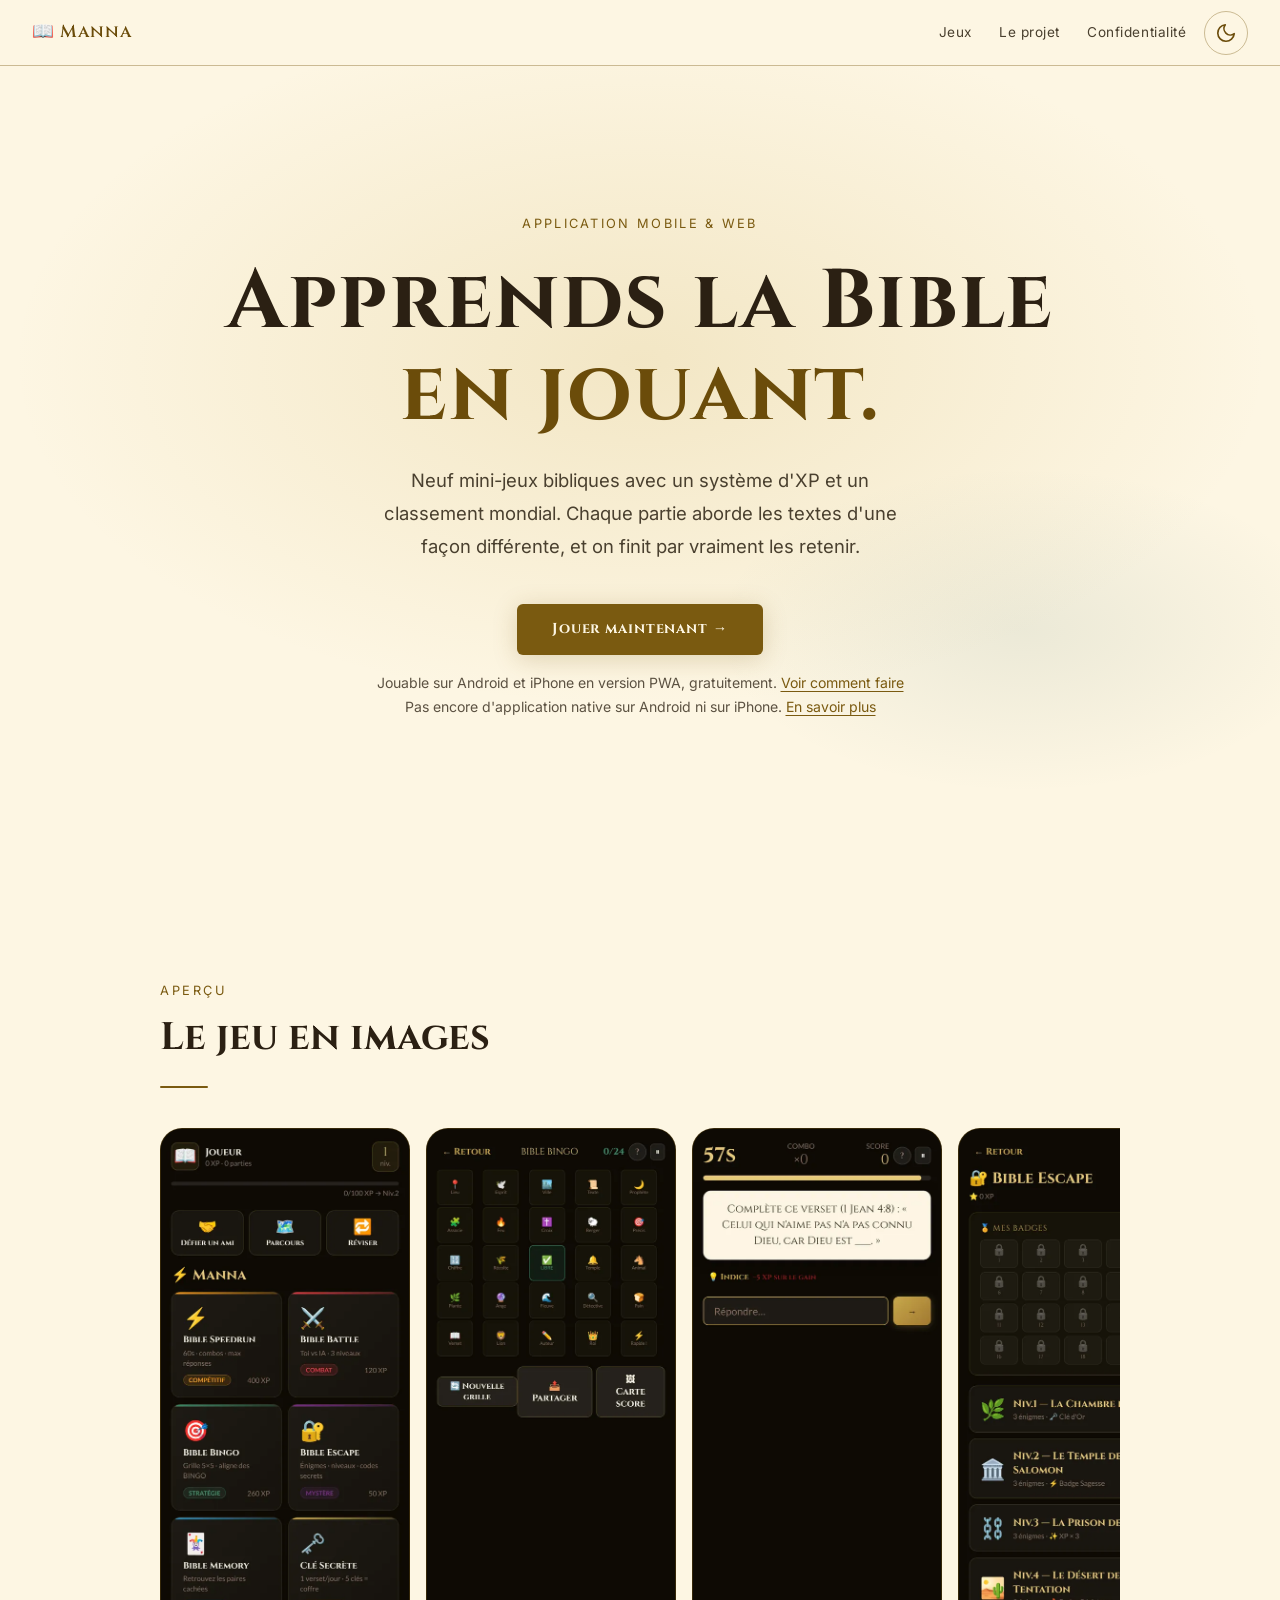
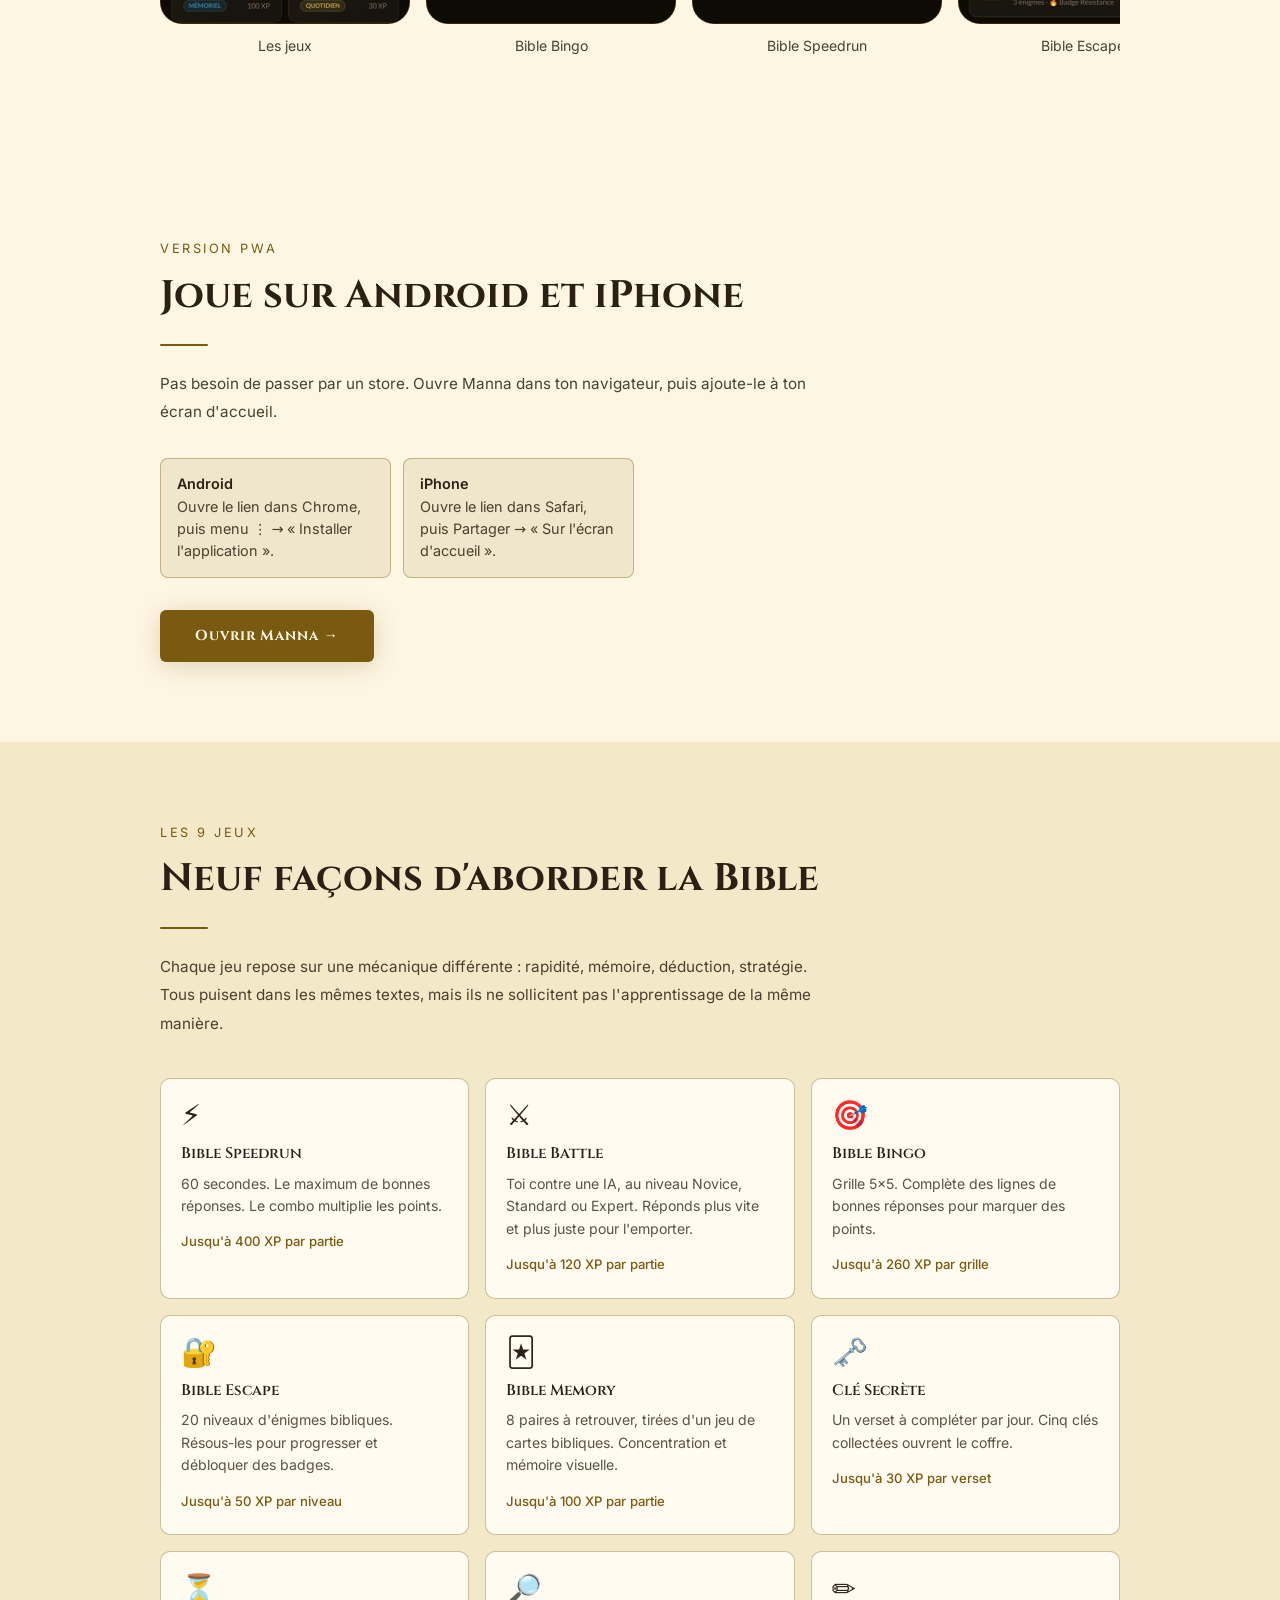
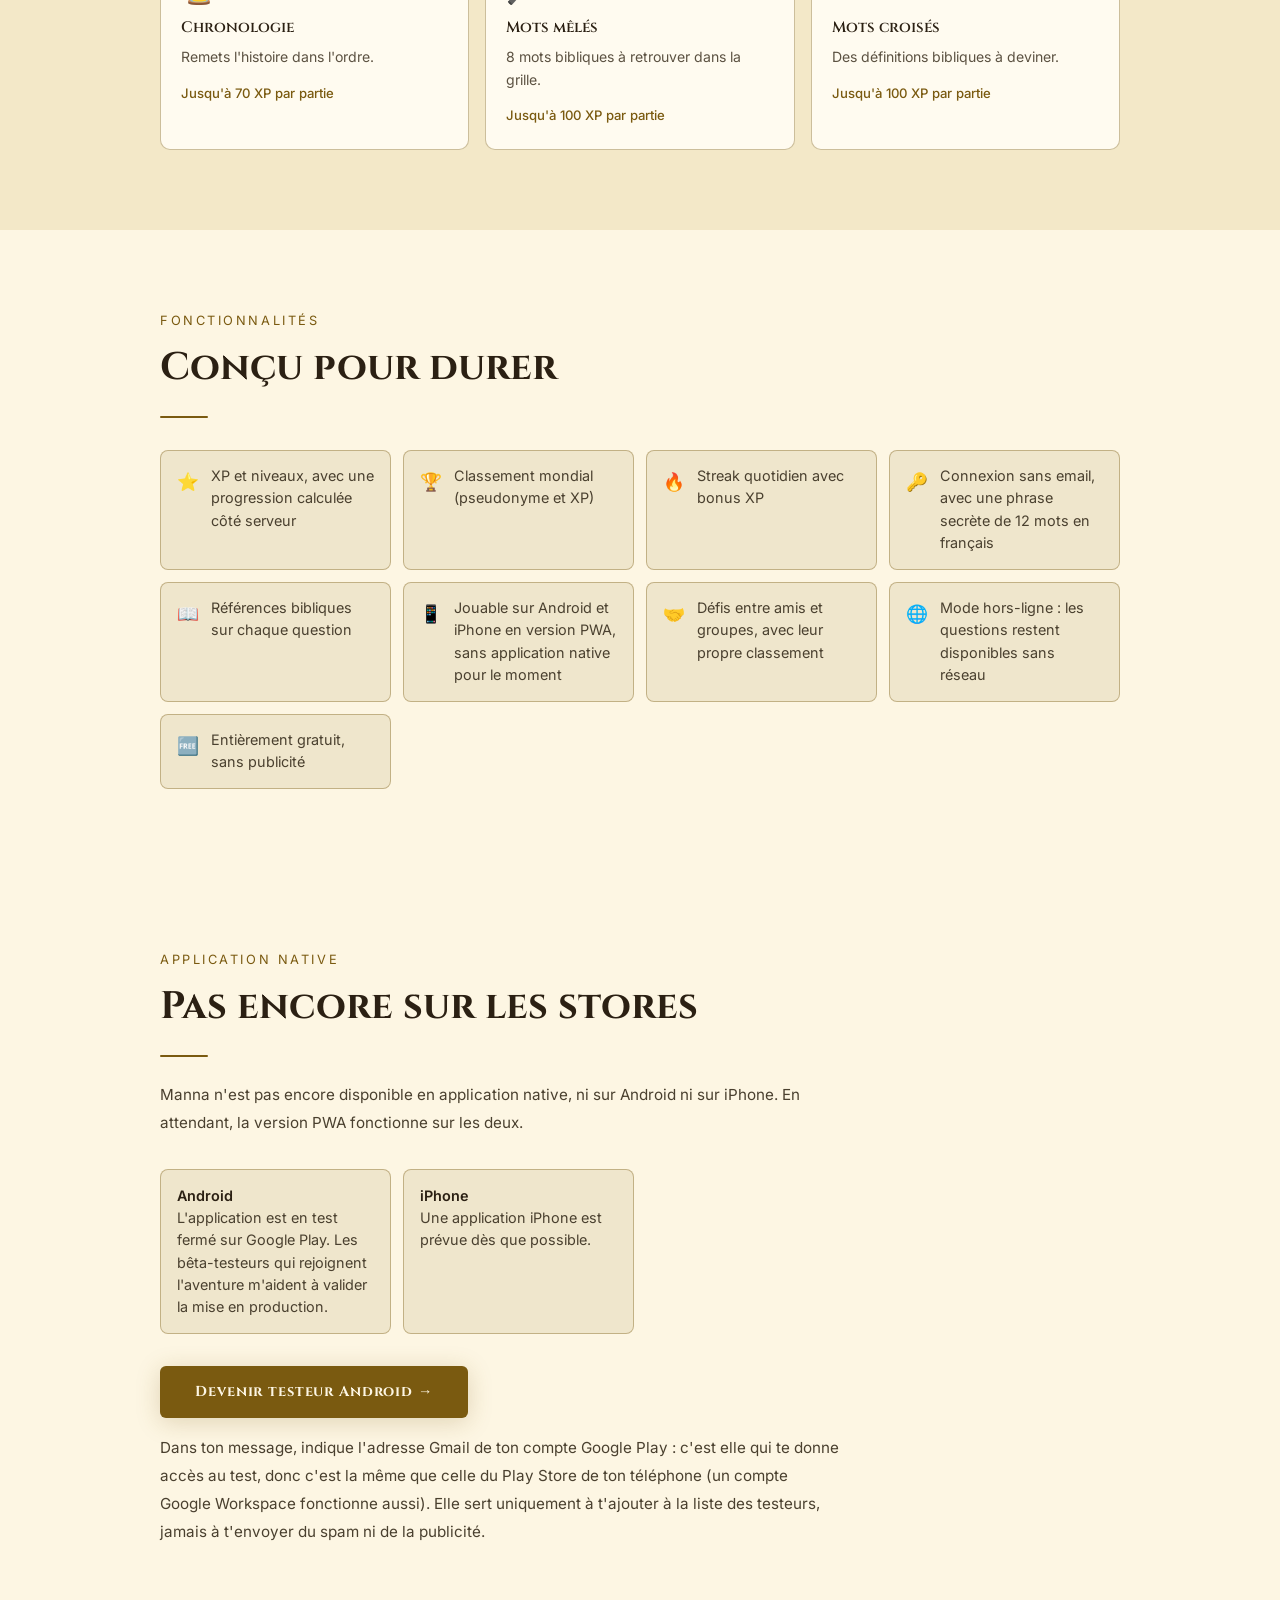
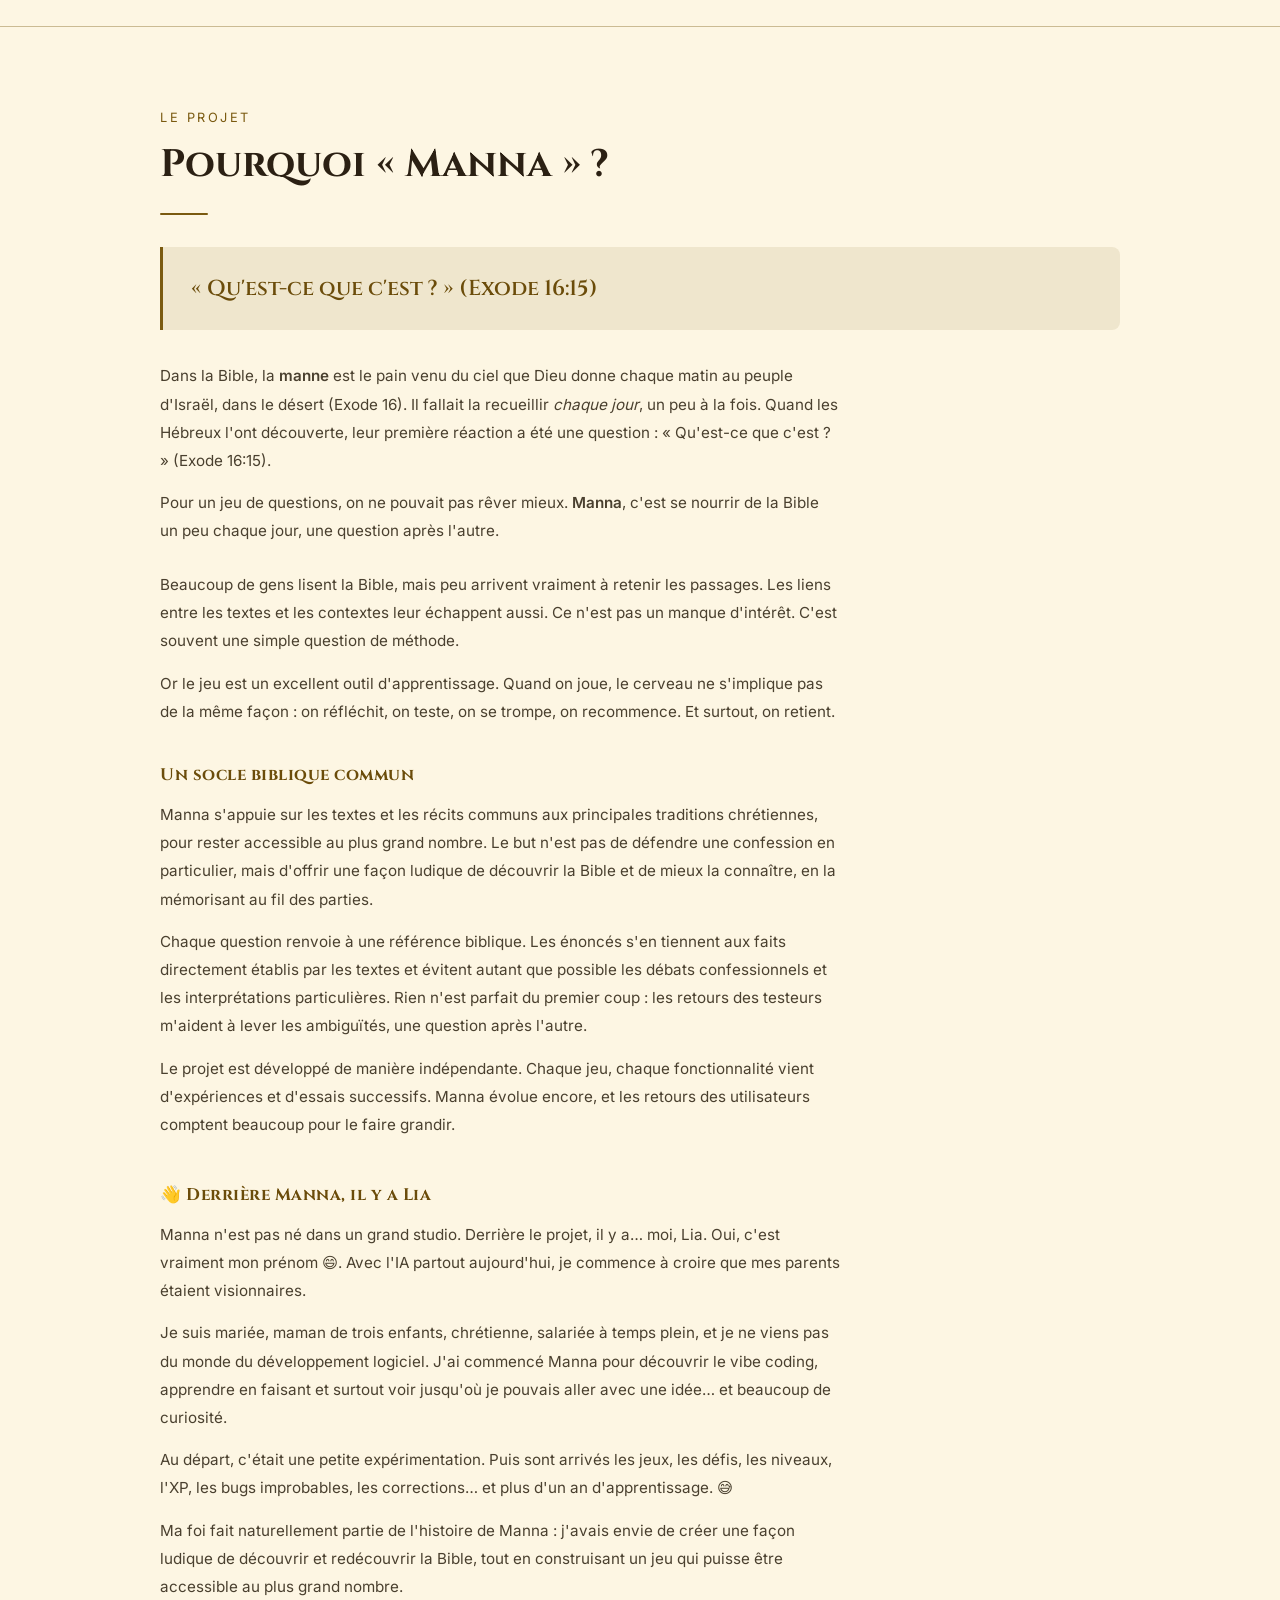
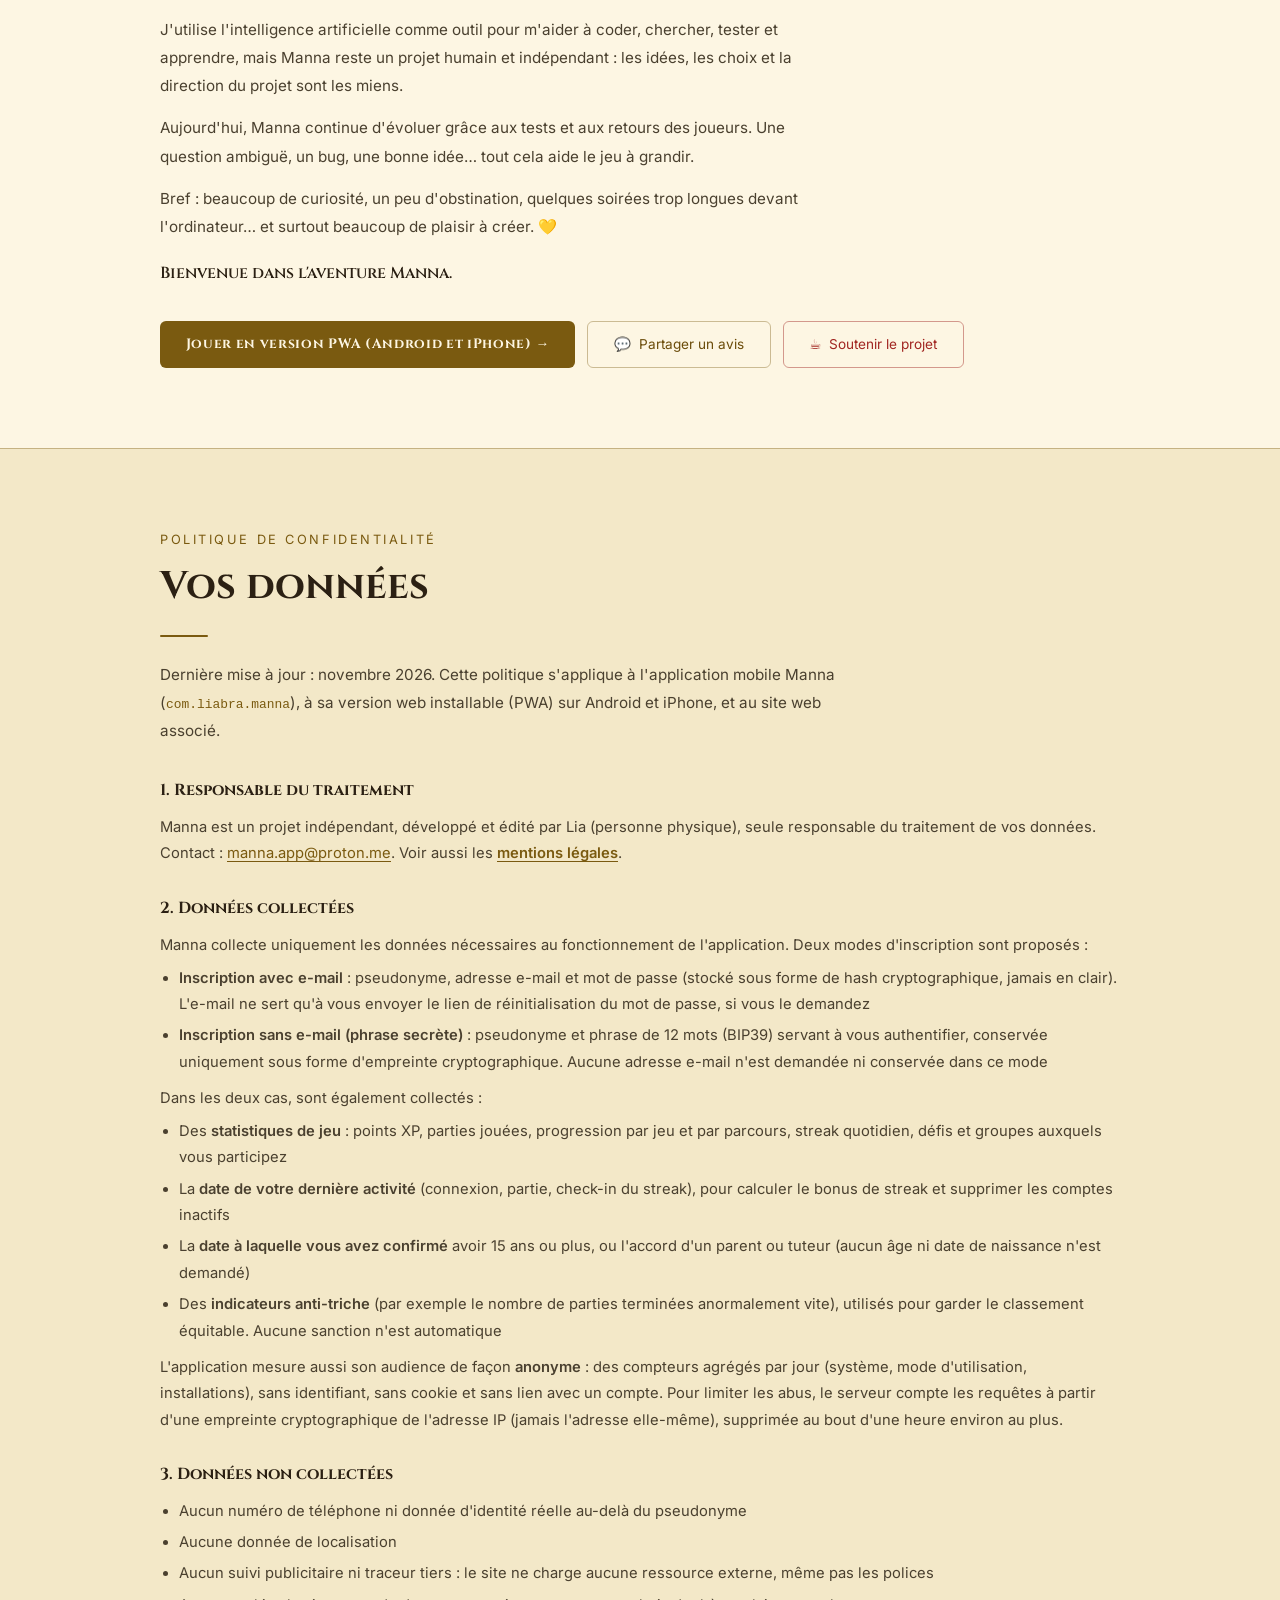
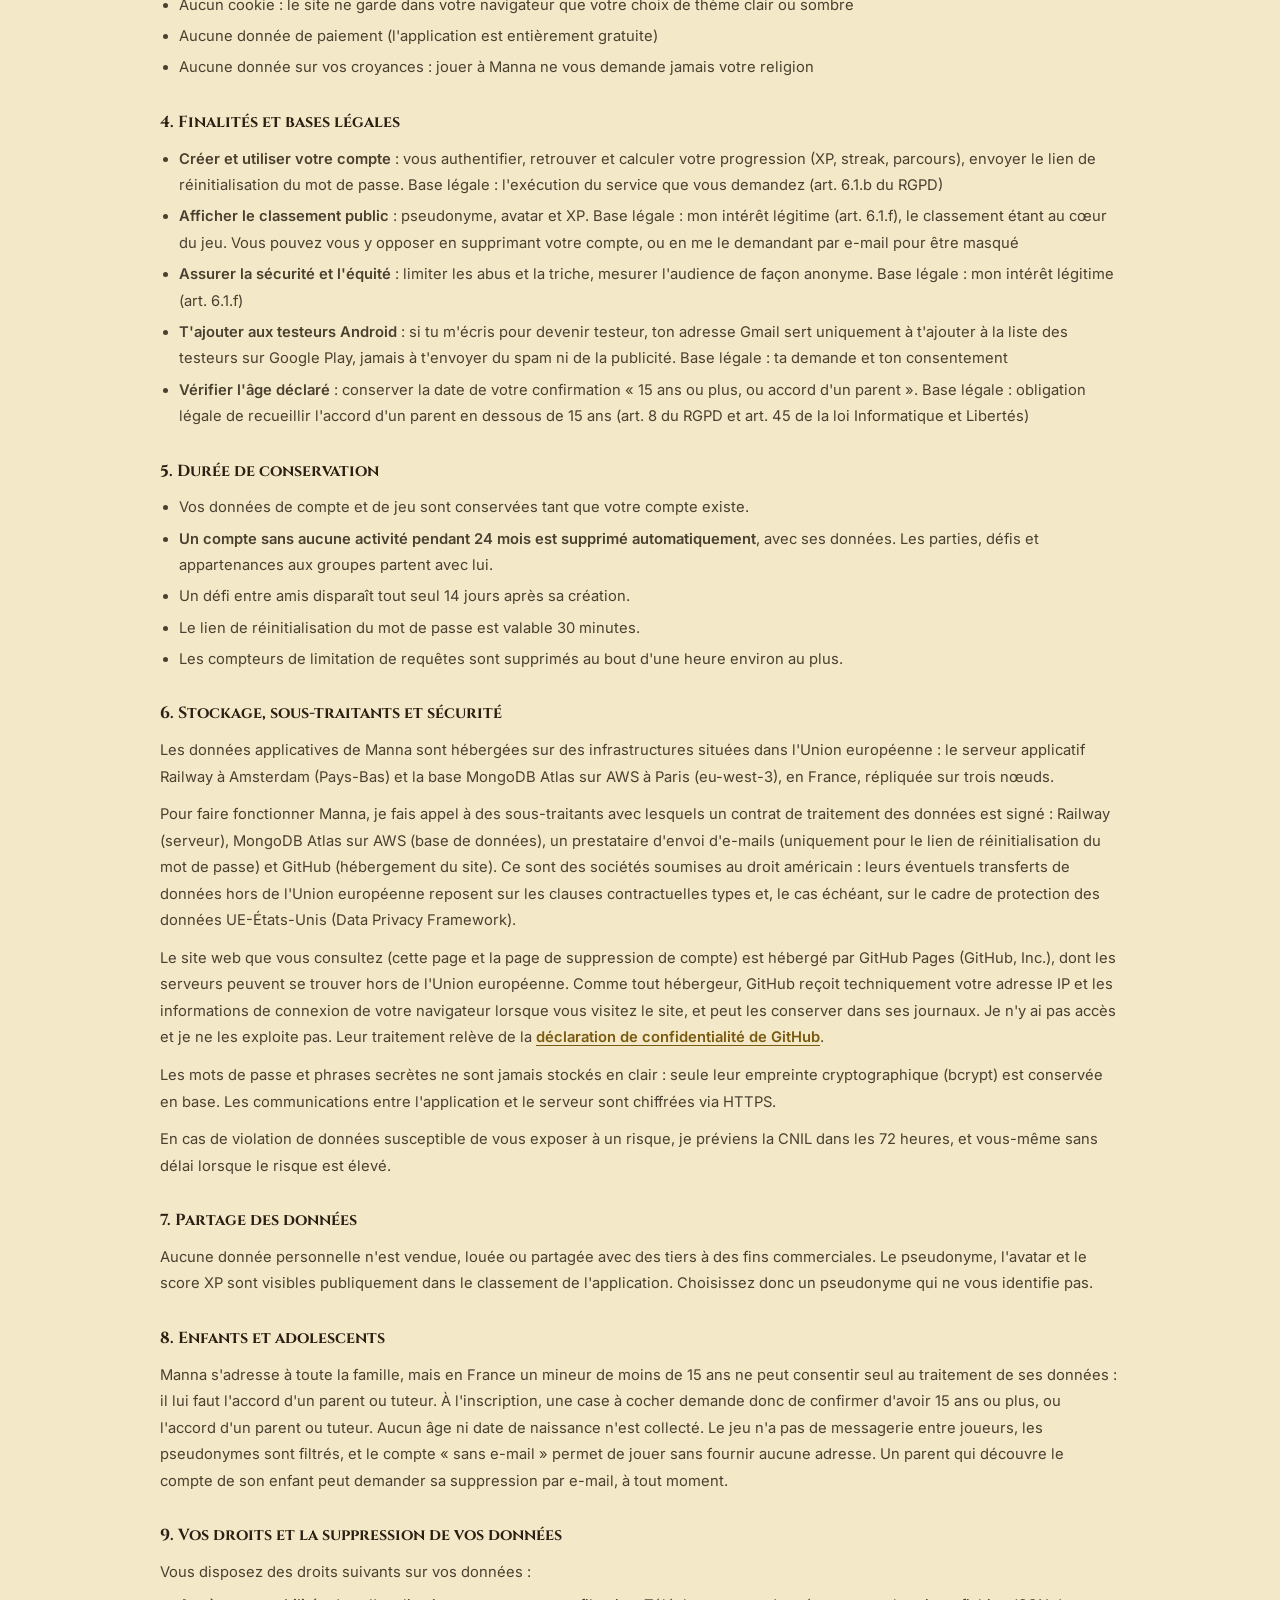
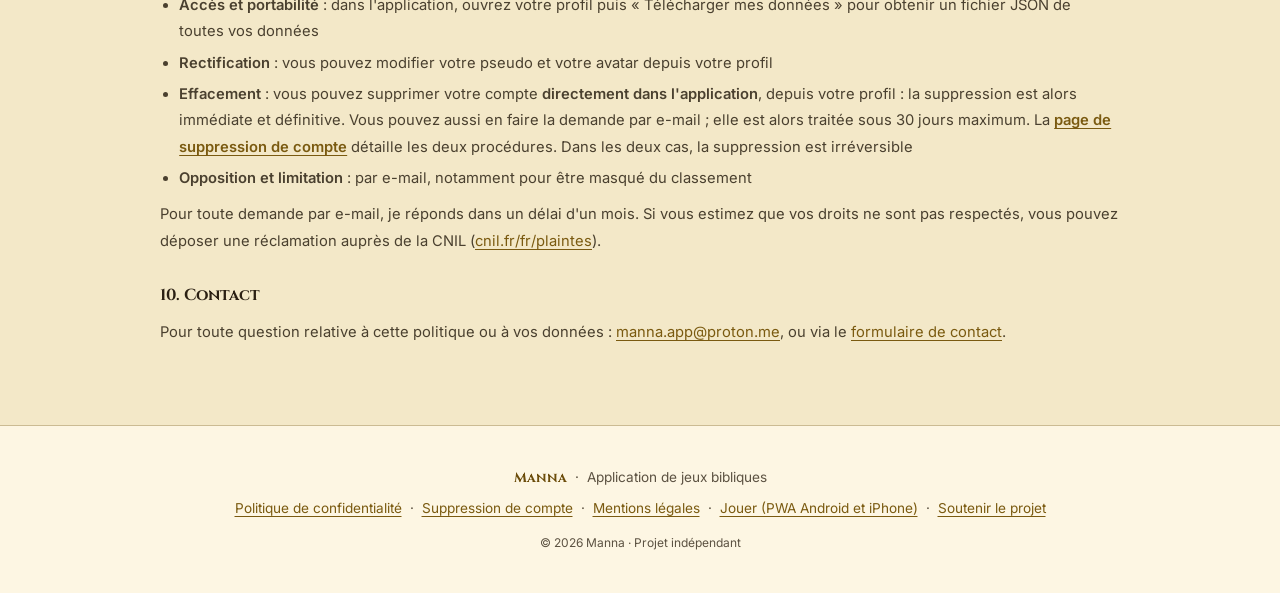
==== index.html @ a9ac5fd6 "docs(site): texte testeurs plus participatif, précision Gmail et engagement anti-spam" ====
<!DOCTYPE html>
<html lang="fr">
<head>
  <meta charset="UTF-8" />
  <meta name="viewport" content="width=device-width, initial-scale=1.0" />
  <!-- Aucune ressource externe n'est chargée : tout vient de ce site. -->
  <meta http-equiv="Content-Security-Policy" content="default-src 'none'; img-src 'self'; font-src 'self'; style-src 'self' 'unsafe-inline'; script-src 'self'; base-uri 'none'; form-action 'none'" />
  <title>Manna : Apprends la Bible en jouant</title>
  <meta name="description" content="Manna est une application de jeux bibliques : Bible Speedrun, Bible Battle, Bible Bingo, Bible Escape, Bible Memory, Clé Secrète, Chronologie, Mots mêlés, Mots croisés. XP, classement, progression. Jouable sur Android et iPhone en version PWA." />
  <meta name="color-scheme" content="dark light" />
  <meta name="theme-color" content="#2b2013" media="(prefers-color-scheme: dark)" />
  <meta name="theme-color" content="#FDF6E3" media="(prefers-color-scheme: light)" />
  <link rel="canonical" href="https://liabra.github.io/bibleduo-site/" />

  <link rel="icon" href="favicon.ico" sizes="any" />
  <link rel="icon" type="image/png" sizes="192x192" href="icon-192.png" />
  <link rel="apple-touch-icon" href="apple-touch-icon.png" />

  <!-- Aperçu lors du partage (WhatsApp, Telegram, Facebook…) : les URL d'image doivent être absolues. -->
  <meta property="og:type" content="website" />
  <meta property="og:site_name" content="Manna" />
  <meta property="og:locale" content="fr_FR" />
  <meta property="og:url" content="https://liabra.github.io/bibleduo-site/" />
  <meta property="og:title" content="Manna : apprends la Bible en jouant" />
  <meta property="og:description" content="Quiz, défis et jeux bibliques. Gratuit, jouable sur Android et iPhone sans passer par un store." />
  <meta property="og:image" content="https://liabra.github.io/bibleduo-site/og-image.jpg" />
  <meta property="og:image:type" content="image/jpeg" />
  <meta property="og:image:width" content="1200" />
  <meta property="og:image:height" content="630" />
  <meta property="og:image:alt" content="Manna, apprends la Bible en jouant : un livre ouvert et des cartes de quiz dorées" />
  <meta name="twitter:card" content="summary_large_image" />

  <link rel="preload" href="assets/fonts/cinzel-latin-700-normal.woff2" as="font" type="font/woff2" crossorigin />
  <link rel="preload" href="assets/fonts/inter-latin-400-normal.woff2" as="font" type="font/woff2" crossorigin />
  <link rel="stylesheet" href="assets/fonts.css" />
  <script src="assets/theme.js"></script>
  <style>
    *, *::before, *::after { box-sizing: border-box; margin: 0; padding: 0; }

    :root {
      color-scheme: dark;
      --gold: #C9A84C;
      --gold-light: #E8C96A;
      --gold-dim: rgba(201,168,76,.15);
      --gold-border: rgba(201,168,76,.25);
      --ink: #2b2013;
      --ink-mid: #3a2c1a;
      --ink-card: #33261a;
      --parch: #FDF6E3;
      --gray: #AEA494;
      --gray-light: #CFC6B7;
      --sage: #52796F;
      --nav-bg: rgba(43,32,19,.88);
      --glow: rgba(201,168,76,.10);
      --glow-2: rgba(82,121,111,.08);
      --kofi: #ff8a87;
      --kofi-border: rgba(255,94,91,.35);
      --focus: #E8C96A;
      --cta-shadow: rgba(201,168,76,.25);
    }
    :root[data-theme="light"] {
      color-scheme: light;
      --gold: #7A5A10;
      --gold-light: #6B4C0A;
      --gold-dim: rgba(122,90,16,.10);
      --gold-border: rgba(122,90,16,.38);
      --ink: #FDF6E3;
      --ink-mid: #F3E8C8;
      --ink-card: #FFFBF0;
      --parch: #2b2013;
      --gray: #5C5242;
      --gray-light: #4A402F;
      --sage: #2F5D52;
      --nav-bg: rgba(253,246,227,.92);
      --glow: rgba(201,168,76,.20);
      --glow-2: rgba(82,121,111,.10);
      --kofi: #A12622;
      --kofi-border: rgba(161,38,34,.45);
      --focus: #6B4C0A;
      --cta-shadow: rgba(122,90,16,.22);
    }
    @media (prefers-color-scheme: light) {
      :root:not([data-theme="dark"]) {
        color-scheme: light;
        --gold: #7A5A10;
        --gold-light: #6B4C0A;
        --gold-dim: rgba(122,90,16,.10);
        --gold-border: rgba(122,90,16,.38);
        --ink: #FDF6E3;
        --ink-mid: #F3E8C8;
        --ink-card: #FFFBF0;
        --parch: #2b2013;
        --gray: #5C5242;
        --gray-light: #4A402F;
        --sage: #2F5D52;
        --nav-bg: rgba(253,246,227,.92);
        --glow: rgba(201,168,76,.20);
        --glow-2: rgba(82,121,111,.10);
        --kofi: #A12622;
        --kofi-border: rgba(161,38,34,.45);
        --focus: #6B4C0A;
        --cta-shadow: rgba(122,90,16,.22);
      }
    }

    html { scroll-padding-top: 4.5rem; }
    @media (prefers-reduced-motion: no-preference) {
      html { scroll-behavior: smooth; }
    }

    body {
      font-family: 'Inter', system-ui, -apple-system, 'Segoe UI', sans-serif;
      background: var(--ink);
      color: var(--parch);
      line-height: 1.7;
      overflow-x: hidden;
    }

    /* ── ACCESSIBILITE ── */
    .skip-link {
      position: absolute; left: .75rem; top: -5rem; z-index: 300;
      background: var(--gold); color: var(--ink);
      font-weight: 600; font-size: .95rem;
      padding: .7rem 1.1rem; border-radius: 6px; text-decoration: none;
    }
    .skip-link:focus { top: .75rem; }
    :focus-visible { outline: 3px solid var(--focus); outline-offset: 3px; border-radius: 4px; }
    main:focus { outline: none; }
    .section-body a, .privacy-block a, .hero-note a { text-decoration: underline; text-underline-offset: .2em; }
    @media (prefers-reduced-motion: reduce) {
      *, *::before, *::after { transition-duration: .01ms !important; animation-duration: .01ms !important; }
      .game-card:hover, .hero-cta:hover { transform: none; }
    }

    /* ── NAV ── */
    nav {
      position: fixed; top: 0; left: 0; right: 0; z-index: 100;
      display: flex; align-items: center; justify-content: space-between;
      padding: .5rem 2rem;
      background: var(--nav-bg);
      -webkit-backdrop-filter: blur(12px);
      backdrop-filter: blur(12px);
      border-bottom: 1px solid var(--gold-border);
    }
    .nav-logo {
      font-family: 'Cinzel', Georgia, serif;
      font-size: 1.1rem; letter-spacing: .06em;
      color: var(--gold-light);
      text-decoration: none;
      display: inline-block; padding: .6rem 0; white-space: nowrap;
    }
    .nav-right { display: flex; align-items: center; gap: .75rem; }
    .nav-links { display: flex; gap: 1rem; }
    .nav-links a {
      display: inline-block; padding: .65rem .35rem; white-space: nowrap;
      font-size: .85rem; color: var(--gray-light);
      text-decoration: none; letter-spacing: .04em;
      transition: color .2s;
    }
    .nav-links a:hover { color: var(--gold-light); text-decoration: underline; text-underline-offset: .25em; }
    .theme-toggle {
      display: none; align-items: center; justify-content: center;
      width: 44px; height: 44px; border-radius: 50%;
      background: transparent; color: var(--gold-light);
      border: 1px solid var(--gold-border); cursor: pointer;
    }
    .theme-toggle:hover { background: var(--gold-dim); }
    .js .theme-toggle { display: inline-flex; }
    .theme-toggle svg { width: 22px; height: 22px; fill: none; stroke: currentColor; stroke-width: 1.8; stroke-linecap: round; stroke-linejoin: round; }
    .theme-toggle .icon-moon { display: none; }
    .theme-toggle[data-mode="light"] .icon-sun { display: none; }
    .theme-toggle[data-mode="light"] .icon-moon { display: block; }

    /* ── HERO ── */
    .hero {
      min-height: 100vh;
      display: flex; flex-direction: column;
      align-items: center; justify-content: center;
      text-align: center;
      padding: 6rem 1.5rem 4rem;
      position: relative;
      overflow: hidden;
    }
    .hero::before {
      content: '';
      position: absolute; inset: 0;
      background:
        radial-gradient(ellipse 70% 55% at 50% 40%, var(--glow) 0%, transparent 70%),
        radial-gradient(ellipse 40% 30% at 80% 70%, var(--glow-2) 0%, transparent 60%);
      pointer-events: none;
    }
    .hero > * { position: relative; }
    .hero-eyebrow {
      font-size: .8rem; letter-spacing: .18em; text-transform: uppercase;
      color: var(--gold); margin-bottom: 1.4rem;
    }
    .hero h1 {
      font-family: 'Cinzel', Georgia, serif;
      font-size: clamp(2.8rem, 7vw, 5.2rem);
      font-weight: 700; line-height: 1.1;
      letter-spacing: .02em;
      color: var(--parch);
      margin-bottom: 1.5rem;
    }
    .hero h1 span { color: var(--gold-light); }
    .hero-sub {
      font-size: clamp(.95rem, 2.2vw, 1.15rem);
      color: var(--gray-light); max-width: 560px;
      margin: 0 auto 2.5rem; line-height: 1.8;
    }
    .hero-cta {
      display: inline-flex; align-items: center; gap: .6rem;
      background: var(--gold); color: var(--ink);
      font-family: 'Cinzel', Georgia, serif; font-weight: 700;
      font-size: .9rem; letter-spacing: .06em;
      padding: .85rem 2.2rem; border-radius: 6px;
      text-decoration: none;
      transition: background .2s, transform .15s;
      box-shadow: 0 4px 24px var(--cta-shadow);
    }
    .hero-cta:hover { background: var(--gold-light); transform: translateY(-2px); }
    .actions { margin-top: 2rem; display: flex; gap: .75rem; flex-wrap: wrap; }
    .btn {
      display: inline-flex; align-items: center; justify-content: center; gap: .5rem;
      text-align: center; text-wrap: balance;
      font-size: .85rem; padding: .7rem 1.6rem; border-radius: 6px;
      text-decoration: none; min-height: 44px; box-sizing: border-box; max-width: 100%;
    }
    .btn-primary { background: var(--gold); color: var(--ink); font-family: 'Cinzel', serif; font-weight: 700; letter-spacing: .05em; }
    .btn-primary:hover { background: var(--gold-light); }
    .btn-ghost { background: transparent; color: var(--gold-light); border: 1px solid var(--gold-border); }
    .nowrap { white-space: nowrap; }
    .hero-note {
      margin-top: 1rem;
      font-size: .88rem; color: var(--gray);
    }

    /* ── SECTION BASE ── */
    section { padding: 5rem 1.5rem; }
    .container { max-width: 960px; margin: 0 auto; }
    .section-label {
      font-size: .8rem; letter-spacing: .2em; text-transform: uppercase;
      color: var(--gold); margin-bottom: .75rem;
    }
    .section-title {
      font-family: 'Cinzel', Georgia, serif;
      font-size: clamp(1.6rem, 3.5vw, 2.4rem);
      color: var(--parch); margin-bottom: 1rem; line-height: 1.25;
    }
    .section-body {
      color: var(--gray-light); font-size: .95rem; line-height: 1.85;
      max-width: 680px;
    }
    .section-body + .section-body { margin-top: .9rem; }

    /* ── DIVIDER ── */
    .divider {
      width: 48px; height: 2px;
      background: var(--gold);
      margin: 1.5rem 0;
      border-radius: 1px;
    }

    /* ── APERCU (captures) ── */
    .screens {
      display: flex; gap: 1rem; margin-top: 2rem;
      padding: .5rem .25rem 1.25rem;
      overflow-x: auto; scroll-snap-type: x proximity;
    }
    .screens figure { flex: 0 0 min(250px, 68vw); scroll-snap-align: start; }
    .screens img {
      display: block; width: 100%; height: auto;
      border-radius: 22px; border: 1px solid var(--gold-border);
      background: #0d0a05;
    }
    .screens figcaption { margin-top: .6rem; font-size: .88rem; color: var(--gray-light); text-align: center; }

    /* ── GAMES GRID ── */
    #jeux { background: var(--ink-mid); }
    .games-grid {
      display: grid;
      grid-template-columns: repeat(auto-fill, minmax(260px, 1fr));
      gap: 1rem; margin-top: 2.5rem;
    }
    .game-card {
      background: var(--ink-card);
      border: 1px solid var(--gold-border);
      border-radius: 10px; padding: 1.4rem 1.25rem;
      transition: border-color .2s, transform .15s;
    }
    .game-card:hover { border-color: var(--gold); transform: translateY(-3px); }
    .game-icon { font-size: 1.8rem; margin-bottom: .7rem; line-height: 1; }
    .game-name {
      font-family: 'Cinzel', Georgia, serif; font-size: .95rem; font-weight: 600;
      color: var(--parch); margin-bottom: .35rem;
    }
    .game-desc { font-size: .88rem; color: var(--gray); line-height: 1.6; }
    .game-xp {
      margin-top: .8rem; font-size: .82rem;
      color: var(--gold); font-weight: 500;
    }

    /* ── FEATURES ── */
    .features-list {
      display: grid;
      grid-template-columns: repeat(auto-fill, minmax(220px, 1fr));
      gap: .75rem; margin-top: 2rem;
    }
    .feature-item {
      display: flex; gap: .75rem; align-items: flex-start;
      padding: .9rem 1rem;
      background: var(--gold-dim);
      border: 1px solid var(--gold-border);
      border-radius: 8px;
    }
    .feature-icon { font-size: 1.1rem; flex-shrink: 0; margin-top: .1rem; }
    .feature-text { font-size: .9rem; color: var(--gray-light); line-height: 1.55; }

    /* ── PHILOSOPHY ── */
    #philosophie { border-top: 1px solid var(--gold-border); }
    .pull-quote {
      font-family: 'Cinzel', Georgia, serif;
      font-size: clamp(1.05rem, 2.2vw, 1.35rem);
      color: var(--gold-light);
      line-height: 1.65;
      padding: 1.5rem 1.75rem;
      border-left: 3px solid var(--gold);
      margin: 2rem 0;
      background: var(--gold-dim);
      border-radius: 0 8px 8px 0;
    }

    /* ── PRIVACY ── */
    #confidentialite {
      background: var(--ink-mid);
      border-top: 1px solid var(--gold-border);
    }
    .privacy-block { margin-top: 2rem; }
    .privacy-block h3 {
      font-family: 'Cinzel', Georgia, serif; font-size: 1rem;
      color: var(--parch); margin-bottom: .6rem;
    }
    .privacy-block p, .privacy-block li {
      font-size: .92rem; color: var(--gray-light); line-height: 1.8;
    }
    .privacy-block ul { padding-left: 1.2rem; margin-top: .4rem; }
    .privacy-block li { margin-bottom: .3rem; }
    .privacy-block + .privacy-block { margin-top: 1.75rem; }

    /* ── FOOTER ── */
    footer {
      text-align: center; padding: 2.5rem 1.5rem;
      border-top: 1px solid var(--gold-border);
      font-size: .85rem; color: var(--gray);
    }
    footer a { color: var(--gold); text-decoration: underline; text-underline-offset: .2em; }
    footer a:hover { color: var(--gold-light); }

    /* ── MOBILE ── */
    @media (max-width: 600px) {
      /* Deux lignes : logo + bouton de thème en haut, les trois liens en dessous, bien alignés. */
      nav {
        display: grid; grid-template-columns: 1fr auto;
        grid-template-areas: "logo toggle" "links links";
        align-items: center; padding: .25rem 1rem 0;
      }
      .nav-right { display: contents; }
      .nav-logo { grid-area: logo; }
      .theme-toggle { grid-area: toggle; }
      .nav-links {
        grid-area: links; justify-content: space-between; gap: .25rem;
        border-top: 1px solid var(--gold-border);
      }
      .nav-links a { flex: 1; text-align: center; }
      html { scroll-padding-top: 7.5rem; }
      .hero { padding-top: 8.5rem; }
      .btn { flex: 1 1 100%; }
      section { padding: 3.5rem 1.2rem; }
    }
    /* Sous ~380 px, logo + 3 liens + bouton de thème dépassaient la largeur de l'écran. */
    @media (max-width: 400px) {
      nav { padding: .35rem .7rem; }
      .nav-logo { font-size: .95rem; letter-spacing: .02em; }
      .nav-right { gap: .2rem; }
      .nav-links { gap: .1rem; }
      .nav-links a { font-size: .8rem; letter-spacing: 0; padding: .65rem .3rem; }
      .theme-toggle { width: 40px; height: 40px; }
    }
  </style>
</head>
<body>

<a class="skip-link" href="#contenu">Aller au contenu</a>

<!-- NAV -->
<header>
<nav aria-label="Navigation principale">
  <a href="#" class="nav-logo"><span aria-hidden="true">📖</span> Manna</a>
  <div class="nav-right">
    <div class="nav-links">
      <a href="#jeux">Jeux</a>
      <a href="#philosophie">Le projet</a>
      <a href="#confidentialite">Confidentialité</a>
    </div>
    <button type="button" class="theme-toggle" data-theme-toggle aria-label="Changer de thème" title="Changer de thème">
      <svg class="icon-sun" viewBox="0 0 24 24" aria-hidden="true" focusable="false"><circle cx="12" cy="12" r="4"/><path d="M12 2v2M12 20v2M4.9 4.9l1.4 1.4M17.7 17.7l1.4 1.4M2 12h2M20 12h2M4.9 19.1l1.4-1.4M17.7 6.3l1.4-1.4"/></svg>
      <svg class="icon-moon" viewBox="0 0 24 24" aria-hidden="true" focusable="false"><path d="M21 12.8A9 9 0 1 1 11.2 3a7 7 0 0 0 9.8 9.8z"/></svg>
    </button>
  </div>
</nav>
</header>

<main id="contenu" tabindex="-1">

<!-- HERO -->
<section class="hero" aria-labelledby="titre-accueil">
  <p class="hero-eyebrow">Application mobile &amp; web</p>
  <h1 id="titre-accueil">Apprends la Bible<br /><span>en jouant.</span></h1>
  <p class="hero-sub">
    Neuf mini-jeux bibliques avec un système d'XP et un classement mondial.
    Chaque partie aborde les textes d'une façon différente, et on finit par vraiment les retenir.
  </p>
  <a href="https://bibleduo-game-production.up.railway.app" target="_blank" rel="noopener" class="hero-cta">
    Jouer maintenant →
  </a>
  <p class="hero-note">
    Jouable sur Android et iPhone en version PWA, gratuitement.
    <a href="#installer" style="color:var(--gold);">Voir comment faire</a><br />
    Pas encore d'application native sur Android ni sur iPhone.
    <a href="#application" style="color:var(--gold);">En savoir plus</a>
  </p>
</section>

<!-- APERCU -->
<section id="apercu" aria-labelledby="titre-apercu">
  <div class="container">
    <p class="section-label">Aperçu</p>
    <h2 class="section-title" id="titre-apercu">Le jeu en images</h2>
    <div class="divider"></div>
    <div class="screens" role="region" aria-label="Captures d'écran du jeu" tabindex="0">
      <figure>
        <img src="assets/img/ecran-accueil.webp" width="520" height="1037" loading="lazy" decoding="async"
          alt="Écran d'accueil de Manna : le profil du joueur et la liste des jeux" />
        <figcaption>Les jeux</figcaption>
      </figure>
      <figure>
        <img src="assets/img/ecran-bingo.webp" width="520" height="1037" loading="lazy" decoding="async"
          alt="Bible Bingo : une grille de cinq cases par cinq" />
        <figcaption>Bible Bingo</figcaption>
      </figure>
      <figure>
        <img src="assets/img/ecran-speedrun.webp" width="520" height="1037" loading="lazy" decoding="async"
          alt="Bible Speedrun : un verset à compléter, avec le chrono, le combo et le score" />
        <figcaption>Bible Speedrun</figcaption>
      </figure>
      <figure>
        <img src="assets/img/ecran-escape.webp" width="520" height="1037" loading="lazy" decoding="async"
          alt="Bible Escape : les vingt badges à débloquer et la liste des niveaux" />
        <figcaption>Bible Escape</figcaption>
      </figure>
    </div>
  </div>
</section>

<!-- INSTALLER (PWA) -->
<section id="installer" aria-labelledby="titre-installer">
  <div class="container">
    <p class="section-label">Version PWA</p>
    <h2 class="section-title" id="titre-installer">Joue sur Android et iPhone</h2>
    <div class="divider"></div>
    <p class="section-body">
      Pas besoin de passer par un store. Ouvre Manna dans ton navigateur,
      puis ajoute-le à ton écran d'accueil.
    </p>
    <div class="features-list">
      <div class="feature-item">
        <span class="feature-text"><strong style="color:var(--parch);">Android</strong><br />
          Ouvre le lien dans Chrome, puis menu ⋮ → « Installer l'application ».</span>
      </div>
      <div class="feature-item">
        <span class="feature-text"><strong style="color:var(--parch);">iPhone</strong><br />
          Ouvre le lien dans Safari, puis Partager → « Sur l'écran d'accueil ».</span>
      </div>
    </div>
    <div style="margin-top:2rem;">
      <a href="https://bibleduo-game-production.up.railway.app" target="_blank" rel="noopener" class="hero-cta">
        Ouvrir Manna →
      </a>
    </div>
  </div>
</section>

<!-- JEUX -->
<section id="jeux" aria-labelledby="titre-jeux">
  <div class="container">
    <p class="section-label">Les 9 jeux</p>
    <h2 class="section-title" id="titre-jeux">Neuf façons d'aborder la Bible</h2>
    <div class="divider"></div>
    <p class="section-body">
      Chaque jeu repose sur une mécanique différente : rapidité, mémoire, déduction, stratégie.
      Tous puisent dans les mêmes textes, mais ils ne sollicitent pas l'apprentissage de la même manière.
    </p>

    <div class="games-grid">
      <div class="game-card">
        <div class="game-icon" aria-hidden="true">⚡</div>
        <h3 class="game-name">Bible Speedrun</h3>
        <div class="game-desc">60 secondes. Le maximum de bonnes réponses. Le combo multiplie les points.</div>
        <div class="game-xp">Jusqu'à 400 XP par partie</div>
      </div>
      <div class="game-card">
        <div class="game-icon" aria-hidden="true">⚔️</div>
        <h3 class="game-name">Bible Battle</h3>
        <div class="game-desc">Toi contre une IA, au niveau Novice, Standard ou Expert. Réponds plus vite et plus juste pour l'emporter.</div>
        <div class="game-xp">Jusqu'à 120 XP par partie</div>
      </div>
      <div class="game-card">
        <div class="game-icon" aria-hidden="true">🎯</div>
        <h3 class="game-name">Bible Bingo</h3>
        <div class="game-desc">Grille 5×5. Complète des lignes de bonnes réponses pour marquer des points.</div>
        <div class="game-xp">Jusqu'à 260 XP par grille</div>
      </div>
      <div class="game-card">
        <div class="game-icon" aria-hidden="true">🔐</div>
        <h3 class="game-name">Bible Escape</h3>
        <div class="game-desc">20 niveaux d'énigmes bibliques. Résous-les pour progresser et débloquer des badges.</div>
        <div class="game-xp">Jusqu'à 50 XP par niveau</div>
      </div>
      <div class="game-card">
        <div class="game-icon" aria-hidden="true">🃏</div>
        <h3 class="game-name">Bible Memory</h3>
        <div class="game-desc">8 paires à retrouver, tirées d'un jeu de cartes bibliques. Concentration et mémoire visuelle.</div>
        <div class="game-xp">Jusqu'à 100 XP par partie</div>
      </div>
      <div class="game-card">
        <div class="game-icon" aria-hidden="true">🗝️</div>
        <h3 class="game-name">Clé Secrète</h3>
        <div class="game-desc">Un verset à compléter par jour. Cinq clés collectées ouvrent le coffre.</div>
        <div class="game-xp">Jusqu'à 30 XP par verset</div>
      </div>
      <div class="game-card">
        <div class="game-icon" aria-hidden="true">⏳</div>
        <h3 class="game-name">Chronologie</h3>
        <div class="game-desc">Remets l'histoire dans l'ordre.</div>
        <div class="game-xp">Jusqu'à 70 XP par partie</div>
      </div>
      <div class="game-card">
        <div class="game-icon" aria-hidden="true">🔎</div>
        <h3 class="game-name">Mots mêlés</h3>
        <div class="game-desc">8 mots bibliques à retrouver dans la grille.</div>
        <div class="game-xp">Jusqu'à 100 XP par partie</div>
      </div>
      <div class="game-card">
        <div class="game-icon" aria-hidden="true">✏️</div>
        <h3 class="game-name">Mots croisés</h3>
        <div class="game-desc">Des définitions bibliques à deviner.</div>
        <div class="game-xp">Jusqu'à 100 XP par partie</div>
      </div>
    </div>
  </div>
</section>

<!-- FONCTIONNALITÉS -->
<section id="fonctionnalites" aria-labelledby="titre-fonctionnalites">
  <div class="container">
    <p class="section-label">Fonctionnalités</p>
    <h2 class="section-title" id="titre-fonctionnalites">Conçu pour durer</h2>
    <div class="divider"></div>
    <div class="features-list">
      <div class="feature-item">
        <span class="feature-icon" aria-hidden="true">⭐</span>
        <span class="feature-text">XP et niveaux, avec une progression calculée côté serveur</span>
      </div>
      <div class="feature-item">
        <span class="feature-icon" aria-hidden="true">🏆</span>
        <span class="feature-text">Classement mondial (pseudonyme et XP)</span>
      </div>
      <div class="feature-item">
        <span class="feature-icon" aria-hidden="true">🔥</span>
        <span class="feature-text">Streak quotidien avec bonus XP</span>
      </div>
      <div class="feature-item">
        <span class="feature-icon" aria-hidden="true">🔑</span>
        <span class="feature-text">Connexion sans email, avec une phrase secrète de 12 mots en français</span>
      </div>
      <div class="feature-item">
        <span class="feature-icon" aria-hidden="true">📖</span>
        <span class="feature-text">Références bibliques sur chaque question</span>
      </div>
      <div class="feature-item">
        <span class="feature-icon" aria-hidden="true">📱</span>
        <span class="feature-text">Jouable sur Android et iPhone en version PWA, sans application native pour le moment</span>
      </div>
      <div class="feature-item">
        <span class="feature-icon" aria-hidden="true">🤝</span>
        <span class="feature-text">Défis entre amis et groupes, avec leur propre classement</span>
      </div>
      <div class="feature-item">
        <span class="feature-icon" aria-hidden="true">🌐</span>
        <span class="feature-text">Mode hors-ligne : les questions restent disponibles sans réseau</span>
      </div>
      <div class="feature-item">
        <span class="feature-icon" aria-hidden="true">🆓</span>
        <span class="feature-text">Entièrement gratuit, sans publicité</span>
      </div>
    </div>
  </div>
</section>

<!-- APPLICATION NATIVE / TESTEURS -->
<section id="application" aria-labelledby="titre-application">
  <div class="container">
    <p class="section-label">Application native</p>
    <h2 class="section-title" id="titre-application">Pas encore sur les stores</h2>
    <div class="divider"></div>
    <p class="section-body">
      Manna n'est pas encore disponible en application native, ni sur Android ni sur iPhone.
      En attendant, la version PWA fonctionne sur les deux.
    </p>
    <div class="features-list">
      <div class="feature-item">
        <span class="feature-text"><strong style="color:var(--parch);">Android</strong><br />
          L'application est en test fermé sur Google Play. Les bêta-testeurs qui rejoignent l'aventure m'aident à valider la mise en production.</span>
      </div>
      <div class="feature-item">
        <span class="feature-text"><strong style="color:var(--parch);">iPhone</strong><br />
          Une application iPhone est prévue dès que possible.</span>
      </div>
    </div>
    <div style="margin-top:2rem;">
      <a href="mailto:manna.app@proton.me?subject=Devenir%20testeur%20Android%20Manna&amp;body=Bonjour%2C%0A%0AJe%20souhaite%20devenir%20testeur%20de%20Manna%20sur%20Android.%0A%0AAdresse%20Gmail%20de%20mon%20compte%20Google%20Play%20%3A%20" class="hero-cta">
        Devenir testeur Android →
      </a>
    </div>
    <p class="section-body" style="margin-top:1rem;">
      Dans ton message, indique l'adresse Gmail de ton compte Google Play : c'est elle qui te donne
      accès au test, donc c'est la même que celle du Play Store de ton téléphone (un compte Google
      Workspace fonctionne aussi). Elle sert uniquement à t'ajouter à la liste des testeurs, jamais à
      t'envoyer du spam ni de la publicité.
    </p>
  </div>
</section>

<!-- PHILOSOPHIE -->
<section id="philosophie" aria-labelledby="titre-philosophie">
  <div class="container">
    <p class="section-label">Le projet</p>
    <h2 class="section-title" id="titre-philosophie">Pourquoi « Manna » ?</h2>
    <div class="divider"></div>

    <div class="pull-quote">
      « Qu'est-ce que c'est ? » (Exode 16:15)
    </div>

    <p class="section-body">
      Dans la Bible, la <strong>manne</strong> est le pain venu du ciel que Dieu donne chaque
      matin au peuple d'Israël, dans le désert (Exode 16). Il fallait la recueillir
      <em>chaque jour</em>, un peu à la fois. Quand les Hébreux l'ont découverte, leur première
      réaction a été une question : « Qu'est-ce que c'est ? » (Exode 16:15).
    </p>
    <p class="section-body" style="margin-top:.9rem;">
      Pour un jeu de questions, on ne pouvait pas rêver mieux. <strong>Manna</strong>, c'est se
      nourrir de la Bible un peu chaque jour, une question après l'autre.
    </p>

    <p class="section-body" style="margin-top:1.6rem;">
      Beaucoup de gens lisent la Bible, mais peu arrivent vraiment à retenir les passages.
      Les liens entre les textes et les contextes leur échappent aussi.
      Ce n'est pas un manque d'intérêt. C'est souvent une simple question de méthode.
    </p>
    <p class="section-body">
      Or le jeu est un excellent outil d'apprentissage.
      Quand on joue, le cerveau ne s'implique pas de la même façon : on réfléchit, on teste,
      on se trompe, on recommence. Et surtout, on retient.
    </p>
    <h3 style="font-family:'Cinzel',serif;color:var(--gold-light);font-size:1.05rem;letter-spacing:.03em;margin-top:2.2rem;margin-bottom:.7rem;">
      Un socle biblique commun
    </h3>
    <p class="section-body">
      Manna s'appuie sur les textes et les récits communs aux principales traditions
      chrétiennes, pour rester accessible au plus grand nombre. Le but n'est pas de
      défendre une confession en particulier, mais d'offrir une façon ludique de
      découvrir la Bible et de mieux la connaître, en la mémorisant au fil des parties.
    </p>
    <p class="section-body" style="margin-top:.9rem;">
      Chaque question renvoie à une référence biblique. Les énoncés s'en tiennent aux
      faits directement établis par les textes et évitent autant que possible les
      débats confessionnels et les interprétations particulières. Rien n'est parfait du
      premier coup : les retours des testeurs m'aident à lever les ambiguïtés, une
      question après l'autre.
    </p>

    <p class="section-body" style="margin-top:.9rem;">
      Le projet est développé de manière indépendante. Chaque jeu, chaque fonctionnalité
      vient d'expériences et d'essais successifs. Manna évolue encore, et les retours
      des utilisateurs comptent beaucoup pour le faire grandir.
    </p>


    <!-- Presentation de la creatrice : information personnelle sur l'autrice,
         pas une regle editoriale. Le bloc « socle biblique commun » ci-dessus
         reste le positionnement du jeu. -->
    <h3 style="font-family:'Cinzel',serif;color:var(--gold-light);font-size:1.05rem;letter-spacing:.03em;margin-top:2.6rem;margin-bottom:.7rem;">
      👋 Derrière Manna, il y a Lia
    </h3>
    <p class="section-body">
      Manna n'est pas né dans un grand studio. Derrière le projet, il y a… moi, Lia.
      Oui, c'est vraiment mon prénom 😄. Avec l'IA partout aujourd'hui, je commence à
      croire que mes parents étaient visionnaires.
    </p>
    <p class="section-body">
      Je suis mariée, maman de trois enfants, chrétienne, salariée à temps plein, et je ne
      viens pas du monde du développement logiciel. J'ai commencé Manna pour découvrir le
      vibe coding, apprendre en faisant et surtout voir jusqu'où je pouvais aller avec une
      idée… et beaucoup de curiosité.
    </p>
    <p class="section-body">
      Au départ, c'était une petite expérimentation. Puis sont arrivés les jeux, les défis,
      les niveaux, l'XP, les bugs improbables, les corrections… et plus d'un an
      d'apprentissage. 😅
    </p>
    <p class="section-body">
      Ma foi fait naturellement partie de l'histoire de Manna : j'avais envie de créer une
      façon ludique de découvrir et redécouvrir la Bible, tout en construisant un jeu qui
      puisse être accessible au plus grand nombre.
    </p>
    <p class="section-body">
      J'utilise l'intelligence artificielle comme outil pour m'aider à coder, chercher,
      tester et apprendre, mais Manna reste un projet humain et indépendant : les idées,
      les choix et la direction du projet sont les miens.
    </p>
    <p class="section-body">
      Aujourd'hui, Manna continue d'évoluer grâce aux tests et aux retours des joueurs.
      Une question ambiguë, un bug, une bonne idée… tout cela aide le jeu à grandir.
    </p>
    <p class="section-body">
      Bref : beaucoup de curiosité, un peu d'obstination, quelques soirées trop longues
      devant l'ordinateur… et surtout beaucoup de plaisir à créer. 💛
    </p>
    <p class="section-body" style="margin-top:1.1rem;color:var(--parch);font-family:'Cinzel',serif;font-size:1rem;">
      Bienvenue dans l'aventure Manna.
    </p>

    <div class="actions">
      <a href="https://bibleduo-game-production.up.railway.app" target="_blank" rel="noopener" class="btn btn-primary">
        <span><span class="nowrap">Jouer en version PWA</span> <span class="nowrap">(Android et iPhone) →</span></span>
      </a>
      <a href="https://forms.gle/PLQSfC26NsA3Gn6d9" target="_blank" rel="noopener" class="btn btn-ghost">
        <span aria-hidden="true">💬</span> Partager un avis
      </a>
      <a href="https://ko-fi.com/liabalagnaranin" target="_blank" rel="noopener" class="btn btn-ghost"
        style="color:var(--kofi);border-color:var(--kofi-border);">
        <span aria-hidden="true">☕</span> Soutenir le projet
      </a>
    </div>
  </div>
</section>

<!-- CONFIDENTIALITÉ -->
<section id="confidentialite" aria-labelledby="titre-confidentialite">
  <div class="container">
    <p class="section-label">Politique de confidentialité</p>
    <h2 class="section-title" id="titre-confidentialite">Vos données</h2>
    <div class="divider"></div>
    <p class="section-body">
      Dernière mise à jour : novembre 2026. Cette politique s'applique à l'application mobile
      Manna (<code style="color:var(--gold);font-size:.85em;">com.liabra.manna</code>),
      à sa version web installable (PWA) sur Android et iPhone, et au site web associé.
    </p>

    <div class="privacy-block">
      <h3>1. Responsable du traitement</h3>
      <p>
        Manna est un projet indépendant, développé et édité par Lia (personne physique), seule
        responsable du traitement de vos données. Contact :
        <a href="mailto:manna.app@proton.me" style="color:var(--gold);">manna.app@proton.me</a>.
        Voir aussi les <a href="mentions-legales.html" style="color:var(--gold);font-weight:600;">mentions légales</a>.
      </p>
    </div>

    <div class="privacy-block">
      <h3>2. Données collectées</h3>
      <p>Manna collecte uniquement les données nécessaires au fonctionnement de l'application. Deux modes d'inscription sont proposés :</p>
      <ul>
        <li>
          <strong>Inscription avec e-mail</strong> : pseudonyme, adresse e-mail et mot de passe
          (stocké sous forme de hash cryptographique, jamais en clair). L'e-mail ne sert qu'à vous
          envoyer le lien de réinitialisation du mot de passe, si vous le demandez
        </li>
        <li>
          <strong>Inscription sans e-mail (phrase secrète)</strong> : pseudonyme et phrase de 12 mots (BIP39)
          servant à vous authentifier, conservée uniquement sous forme d'empreinte cryptographique. Aucune adresse e-mail n'est demandée ni conservée dans ce mode
        </li>
      </ul>
      <p style="margin-top:.6rem;">Dans les deux cas, sont également collectés :</p>
      <ul>
        <li>Des <strong>statistiques de jeu</strong> : points XP, parties jouées, progression par jeu et par parcours, streak quotidien, défis et groupes auxquels vous participez</li>
        <li>La <strong>date de votre dernière activité</strong> (connexion, partie, check-in du streak), pour calculer le bonus de streak et supprimer les comptes inactifs</li>
        <li>La <strong>date à laquelle vous avez confirmé</strong> avoir 15 ans ou plus, ou l'accord d'un parent ou tuteur (aucun âge ni date de naissance n'est demandé)</li>
        <li>Des <strong>indicateurs anti-triche</strong> (par exemple le nombre de parties terminées anormalement vite), utilisés pour garder le classement équitable. Aucune sanction n'est automatique</li>
      </ul>
      <p style="margin-top:.6rem;">
        L'application mesure aussi son audience de façon <strong>anonyme</strong> : des compteurs agrégés par jour
        (système, mode d'utilisation, installations), sans identifiant, sans cookie et sans lien avec un compte.
        Pour limiter les abus, le serveur compte les requêtes à partir d'une empreinte cryptographique de
        l'adresse IP (jamais l'adresse elle-même), supprimée au bout d'une heure environ au plus.
      </p>
    </div>

    <div class="privacy-block">
      <h3>3. Données non collectées</h3>
      <ul>
        <li>Aucun numéro de téléphone ni donnée d'identité réelle au-delà du pseudonyme</li>
        <li>Aucune donnée de localisation</li>
        <li>Aucun suivi publicitaire ni traceur tiers : le site ne charge aucune ressource externe, même pas les polices</li>
        <li>Aucun cookie : le site ne garde dans votre navigateur que votre choix de thème clair ou sombre</li>
        <li>Aucune donnée de paiement (l'application est entièrement gratuite)</li>
        <li>Aucune donnée sur vos croyances : jouer à Manna ne vous demande jamais votre religion</li>
      </ul>
    </div>

    <div class="privacy-block">
      <h3>4. Finalités et bases légales</h3>
      <ul>
        <li>
          <strong>Créer et utiliser votre compte</strong> : vous authentifier, retrouver et calculer votre
          progression (XP, streak, parcours), envoyer le lien de réinitialisation du mot de passe.
          Base légale : l'exécution du service que vous demandez (art. 6.1.b du RGPD)
        </li>
        <li>
          <strong>Afficher le classement public</strong> : pseudonyme, avatar et XP. Base légale :
          mon intérêt légitime (art. 6.1.f), le classement étant au cœur du jeu. Vous pouvez vous y
          opposer en supprimant votre compte, ou en me le demandant par e-mail pour être masqué
        </li>
        <li>
          <strong>Assurer la sécurité et l'équité</strong> : limiter les abus et la triche, mesurer l'audience
          de façon anonyme. Base légale : mon intérêt légitime (art. 6.1.f)
        </li>
        <li>
          <strong>T'ajouter aux testeurs Android</strong> : si tu m'écris pour devenir testeur, ton adresse
          Gmail sert uniquement à t'ajouter à la liste des testeurs sur Google Play, jamais à t'envoyer du
          spam ni de la publicité. Base légale : ta demande et ton consentement
        </li>
        <li>
          <strong>Vérifier l'âge déclaré</strong> : conserver la date de votre confirmation « 15 ans ou plus,
          ou accord d'un parent ». Base légale : obligation légale de recueillir l'accord d'un parent en
          dessous de 15 ans (art. 8 du RGPD et art. 45 de la loi Informatique et Libertés)
        </li>
      </ul>
    </div>

    <div class="privacy-block">
      <h3>5. Durée de conservation</h3>
      <ul>
        <li>Vos données de compte et de jeu sont conservées tant que votre compte existe.</li>
        <li>
          <strong>Un compte sans aucune activité pendant 24 mois est supprimé automatiquement</strong>,
          avec ses données. Les parties, défis et appartenances aux groupes partent avec lui.
        </li>
        <li>Un défi entre amis disparaît tout seul 14 jours après sa création.</li>
        <li>Le lien de réinitialisation du mot de passe est valable 30 minutes.</li>
        <li>Les compteurs de limitation de requêtes sont supprimés au bout d'une heure environ au plus.</li>
      </ul>
    </div>

    <div class="privacy-block">
      <h3>6. Stockage, sous-traitants et sécurité</h3>
      <p>
        Les données applicatives de Manna sont hébergées sur des infrastructures situées
        dans l'Union européenne : le serveur applicatif Railway à Amsterdam (Pays-Bas)
        et la base MongoDB Atlas sur AWS à Paris (eu-west-3), en France, répliquée sur
        trois nœuds.
      </p>
      <p style="margin-top:.7rem;">
        Pour faire fonctionner Manna, je fais appel à des sous-traitants avec lesquels un contrat de
        traitement des données est signé : Railway (serveur), MongoDB Atlas sur AWS (base de données),
        un prestataire d'envoi d'e-mails (uniquement pour le lien de réinitialisation du mot de passe) et
        GitHub (hébergement du site). Ce sont des sociétés soumises au droit américain : leurs éventuels
        transferts de données hors de l'Union européenne reposent sur les clauses contractuelles types
        et, le cas échéant, sur le cadre de protection des données UE-États-Unis (Data Privacy Framework).
      </p>
      <p style="margin-top:.7rem;">
        Le site web que vous consultez (cette page et la page de suppression de compte) est
        hébergé par GitHub Pages (GitHub, Inc.), dont les serveurs peuvent se trouver hors de
        l'Union européenne. Comme tout hébergeur, GitHub reçoit techniquement votre adresse IP
        et les informations de connexion de votre navigateur lorsque vous visitez le site, et
        peut les conserver dans ses journaux. Je n'y ai pas accès et je ne les exploite pas.
        Leur traitement relève de la
        <a href="https://docs.github.com/fr/site-policy/privacy-policies/github-general-privacy-statement" rel="noopener noreferrer" style="color:var(--gold);font-weight:600;">déclaration de confidentialité de GitHub</a>.
      </p>
      <p style="margin-top:.7rem;">
        Les mots de passe et phrases secrètes ne sont jamais stockés en clair : seule leur empreinte cryptographique (bcrypt) est conservée en base. Les communications entre l'application et le serveur sont chiffrées via HTTPS.
      </p>
      <p style="margin-top:.7rem;">
        En cas de violation de données susceptible de vous exposer à un risque, je préviens la CNIL
        dans les 72 heures, et vous-même sans délai lorsque le risque est élevé.
      </p>
    </div>

    <div class="privacy-block">
      <h3>7. Partage des données</h3>
      <p>
        Aucune donnée personnelle n'est vendue, louée ou partagée avec des tiers à des fins commerciales.
        Le pseudonyme, l'avatar et le score XP sont visibles publiquement dans le classement de l'application.
        Choisissez donc un pseudonyme qui ne vous identifie pas.
      </p>
    </div>

    <div class="privacy-block">
      <h3>8. Enfants et adolescents</h3>
      <p>
        Manna s'adresse à toute la famille, mais en France un mineur de moins de 15 ans ne peut
        consentir seul au traitement de ses données : il lui faut l'accord d'un parent ou tuteur.
        À l'inscription, une case à cocher demande donc de confirmer d'avoir 15 ans ou plus, ou
        l'accord d'un parent ou tuteur. Aucun âge ni date de naissance n'est collecté. Le jeu n'a
        pas de messagerie entre joueurs, les pseudonymes sont filtrés, et le compte « sans e-mail »
        permet de jouer sans fournir aucune adresse. Un parent qui découvre le compte de son enfant
        peut demander sa suppression par e-mail, à tout moment.
      </p>
    </div>

    <div class="privacy-block">
      <h3>9. Vos droits et la suppression de vos données</h3>
      <p>Vous disposez des droits suivants sur vos données :</p>
      <ul>
        <li>
          <strong>Accès et portabilité</strong> : dans l'application, ouvrez votre profil puis
          « Télécharger mes données » pour obtenir un fichier JSON de toutes vos données
        </li>
        <li><strong>Rectification</strong> : vous pouvez modifier votre pseudo et votre avatar depuis votre profil</li>
        <li>
          <strong>Effacement</strong> : vous pouvez supprimer votre compte <strong>directement dans l'application</strong>,
          depuis votre profil : la suppression est alors immédiate et définitive. Vous pouvez
          aussi en faire la demande par e-mail ; elle est alors traitée sous 30 jours maximum.
          La <a href="suppression-compte.html" style="color:var(--gold);font-weight:600;">page de suppression de compte</a>
          détaille les deux procédures. Dans les deux cas, la suppression est irréversible
        </li>
        <li><strong>Opposition et limitation</strong> : par e-mail, notamment pour être masqué du classement</li>
      </ul>
      <p style="margin-top:.6rem;">
        Pour toute demande par e-mail, je réponds dans un délai d'un mois. Si vous estimez que vos
        droits ne sont pas respectés, vous pouvez déposer une réclamation auprès de la CNIL
        (<a href="https://www.cnil.fr/fr/plaintes" target="_blank" rel="noopener noreferrer" style="color:var(--gold);">cnil.fr/fr/plaintes</a>).
      </p>
    </div>

    <div class="privacy-block">
      <h3>10. Contact</h3>
      <p>
        Pour toute question relative à cette politique ou à vos données :
        <a href="mailto:manna.app@proton.me" style="color:var(--gold);">manna.app@proton.me</a>,
        ou via le
        <a href="https://forms.gle/PLQSfC26NsA3Gn6d9" target="_blank" rel="noopener"
          style="color:var(--gold);">formulaire de contact</a>.
      </p>
    </div>
  </div>
</section>

</main>

<!-- FOOTER -->
<footer>
  <p style="margin-bottom:.4rem;">
    <strong style="font-family:'Cinzel',serif;color:var(--gold-light);">Manna</strong>
    &nbsp;·&nbsp; Application de jeux bibliques
  </p>
  <p>
    <a href="#confidentialite">Politique de confidentialité</a>
    &nbsp;·&nbsp;
    <a href="suppression-compte.html">Suppression de compte</a>
    &nbsp;·&nbsp;
    <a href="mentions-legales.html">Mentions légales</a>
    &nbsp;·&nbsp;
    <a href="https://bibleduo-game-production.up.railway.app" target="_blank" rel="noopener">Jouer (PWA Android et iPhone)</a>
    &nbsp;·&nbsp;
    <a href="https://ko-fi.com/liabalagnaranin" target="_blank" rel="noopener">Soutenir le projet</a>
  </p>
  <p style="margin-top:.8rem;font-size:.75rem;color:var(--gray);">
    © 2026 Manna · Projet indépendant
  </p>
</footer>

</body>
</html>
---- assets/fonts.css ----
/* Polices hébergées sur le site (aucune requête vers Google Fonts).
   Cinzel et Inter : licence SIL Open Font License, voir les fichiers LICENSE dans assets/fonts/. */

@font-face {
  font-family: 'Cinzel';
  font-style: normal;
  font-weight: 600;
  font-display: swap;
  src: url('fonts/cinzel-latin-600-normal.woff2') format('woff2');
  unicode-range: U+0000-00FF, U+0131, U+0152-0153, U+02BB-02BC, U+02C6, U+02DA, U+02DC, U+0304, U+0308, U+0329, U+2000-206F, U+20AC, U+2122, U+2191, U+2193, U+2212, U+2215, U+FEFF, U+FFFD;
}

@font-face {
  font-family: 'Cinzel';
  font-style: normal;
  font-weight: 700;
  font-display: swap;
  src: url('fonts/cinzel-latin-700-normal.woff2') format('woff2');
  unicode-range: U+0000-00FF, U+0131, U+0152-0153, U+02BB-02BC, U+02C6, U+02DA, U+02DC, U+0304, U+0308, U+0329, U+2000-206F, U+20AC, U+2122, U+2191, U+2193, U+2212, U+2215, U+FEFF, U+FFFD;
}

@font-face {
  font-family: 'Inter';
  font-style: normal;
  font-weight: 400;
  font-display: swap;
  src: url('fonts/inter-latin-400-normal.woff2') format('woff2');
  unicode-range: U+0000-00FF, U+0131, U+0152-0153, U+02BB-02BC, U+02C6, U+02DA, U+02DC, U+0304, U+0308, U+0329, U+2000-206F, U+20AC, U+2122, U+2191, U+2193, U+2212, U+2215, U+FEFF, U+FFFD;
}

@font-face {
  font-family: 'Inter';
  font-style: normal;
  font-weight: 500;
  font-display: swap;
  src: url('fonts/inter-latin-500-normal.woff2') format('woff2');
  unicode-range: U+0000-00FF, U+0131, U+0152-0153, U+02BB-02BC, U+02C6, U+02DA, U+02DC, U+0304, U+0308, U+0329, U+2000-206F, U+20AC, U+2122, U+2191, U+2193, U+2212, U+2215, U+FEFF, U+FFFD;
}

@font-face {
  font-family: 'Inter';
  font-style: normal;
  font-weight: 600;
  font-display: swap;
  src: url('fonts/inter-latin-600-normal.woff2') format('woff2');
  unicode-range: U+0000-00FF, U+0131, U+0152-0153, U+02BB-02BC, U+02C6, U+02DA, U+02DC, U+0304, U+0308, U+0329, U+2000-206F, U+20AC, U+2122, U+2191, U+2193, U+2212, U+2215, U+FEFF, U+FFFD;
}
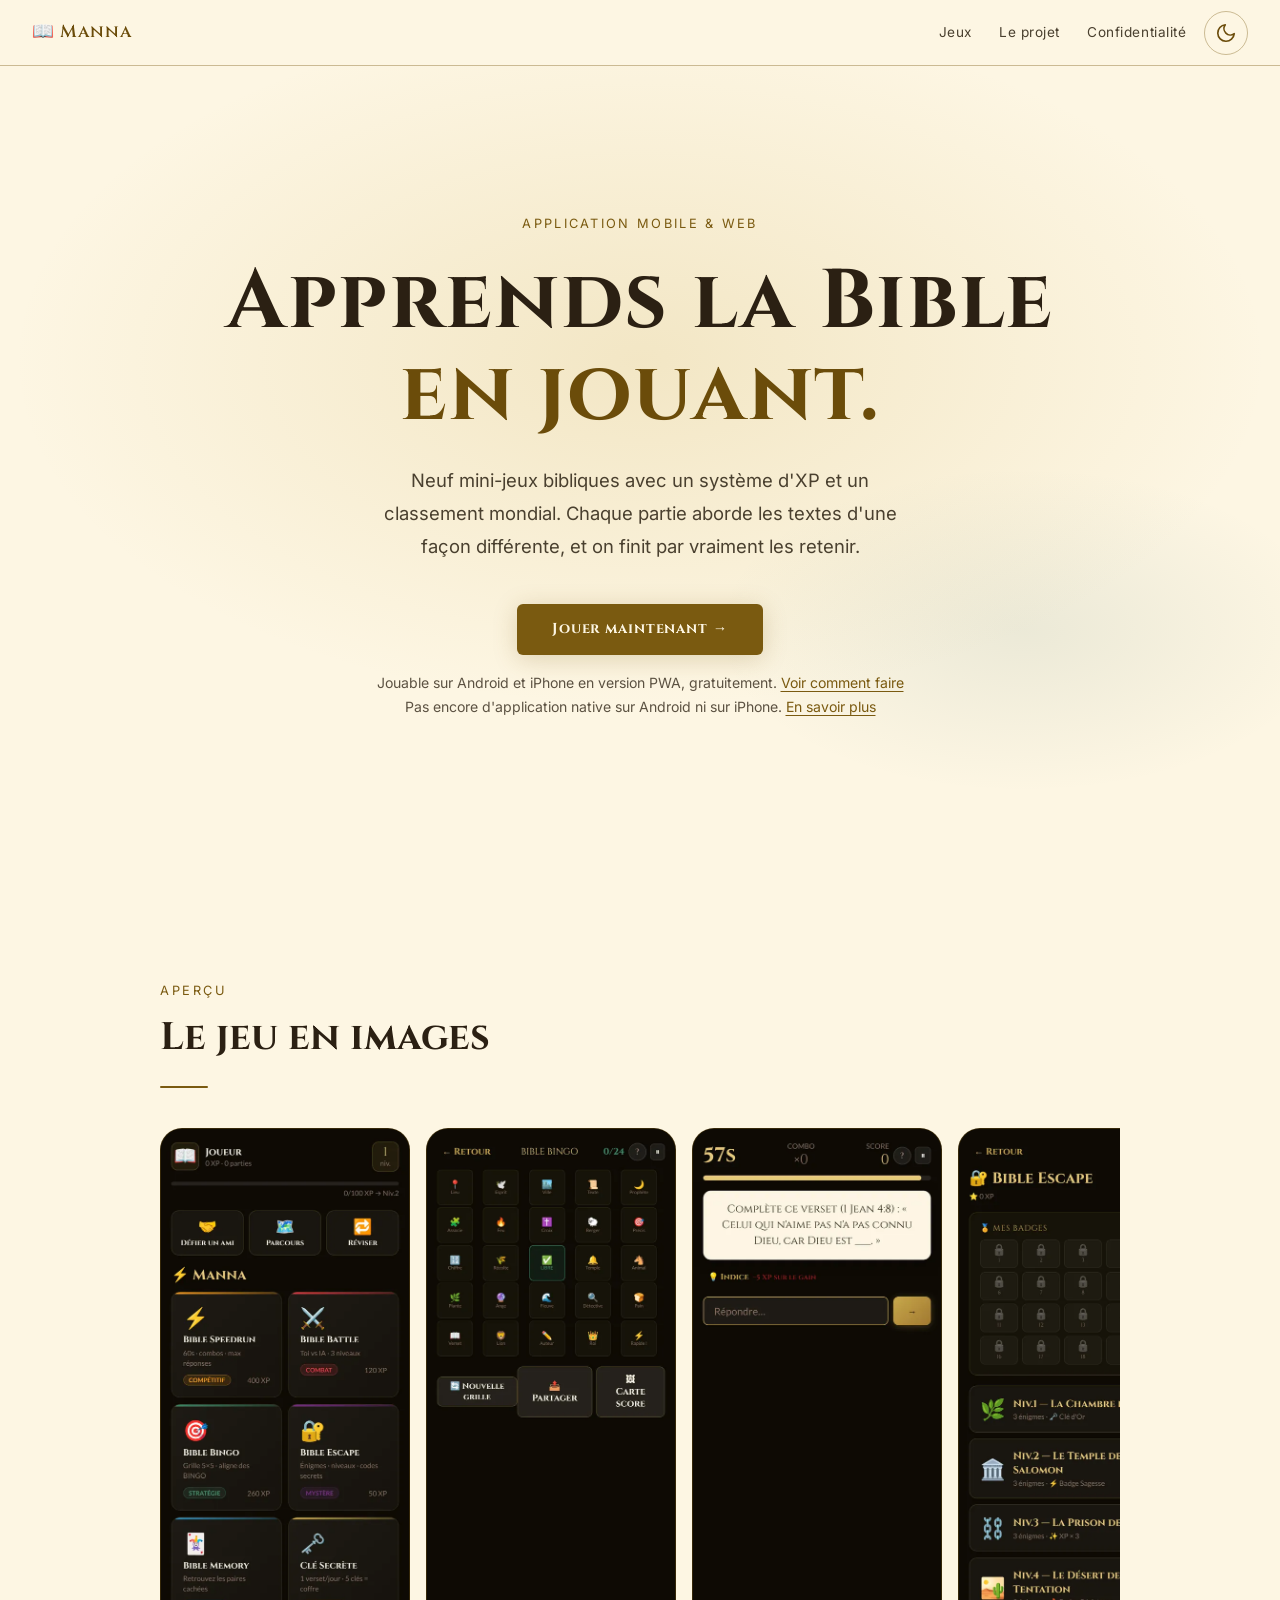
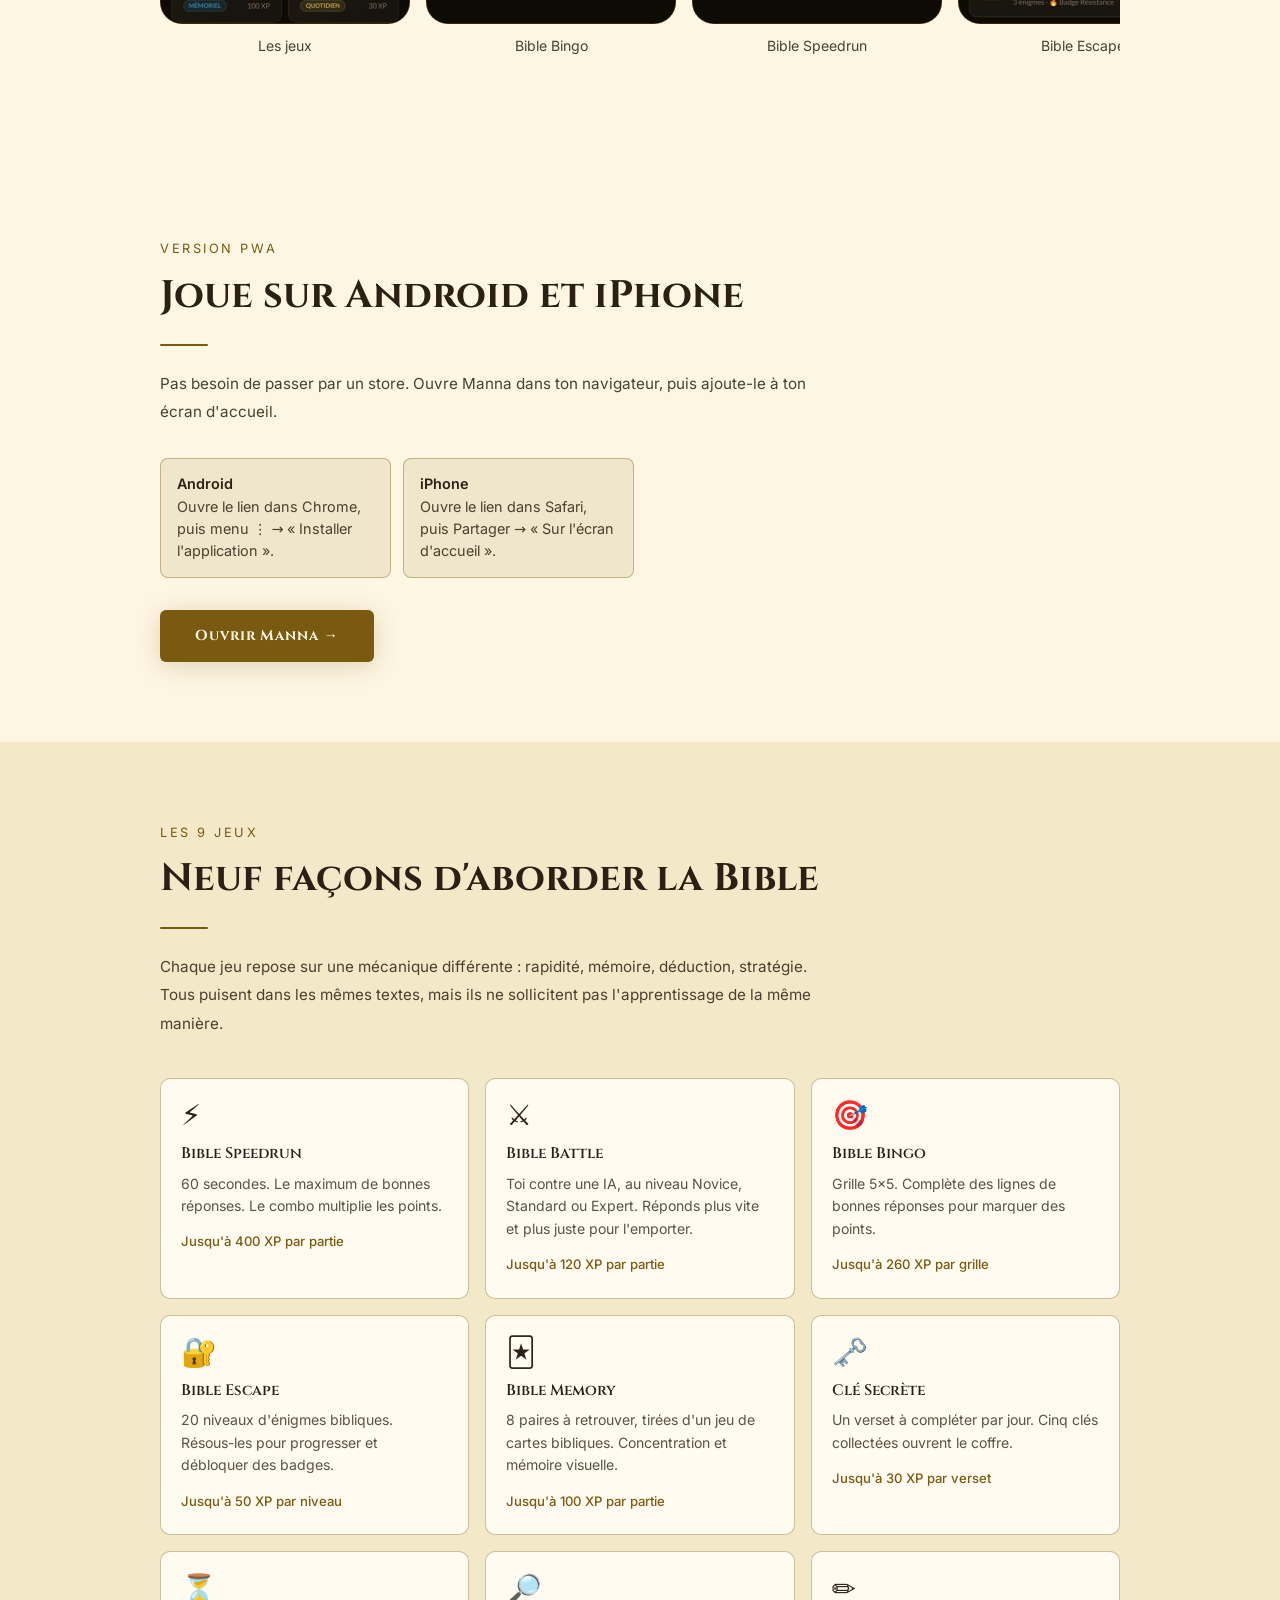
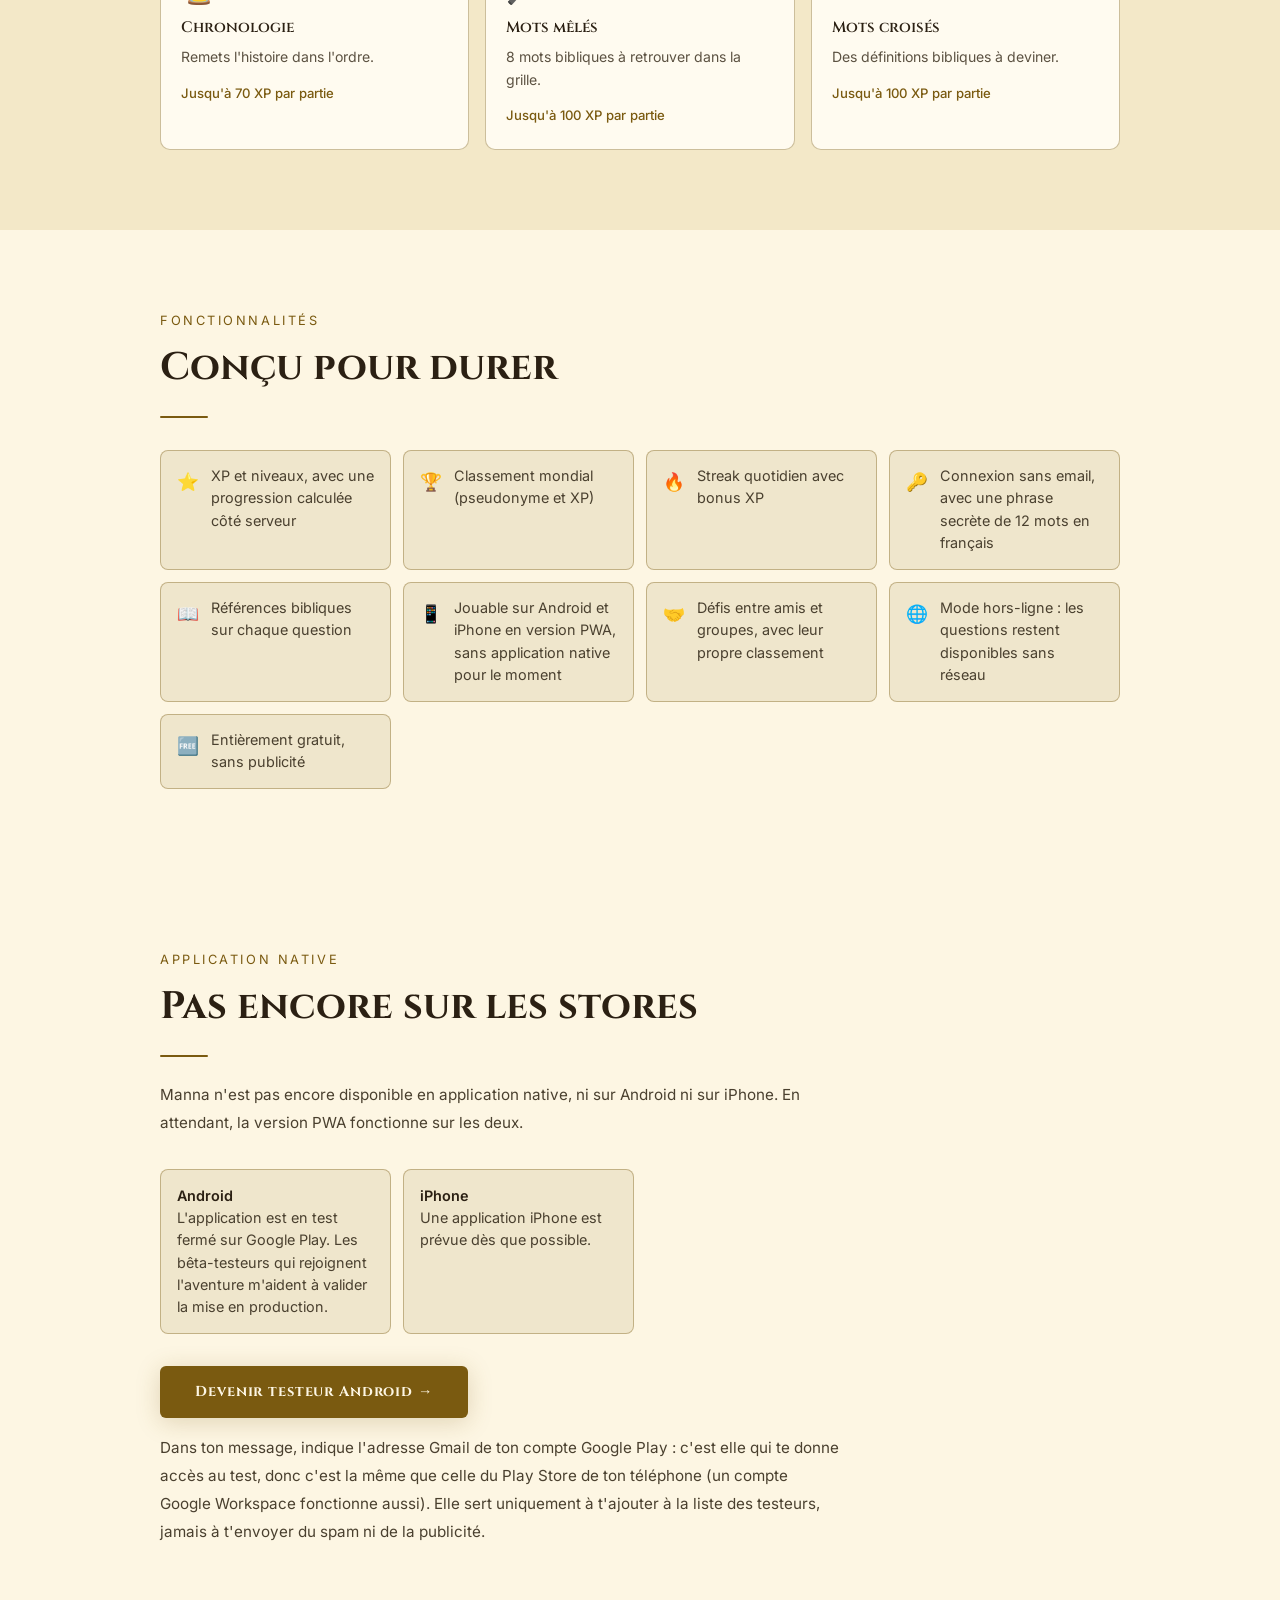
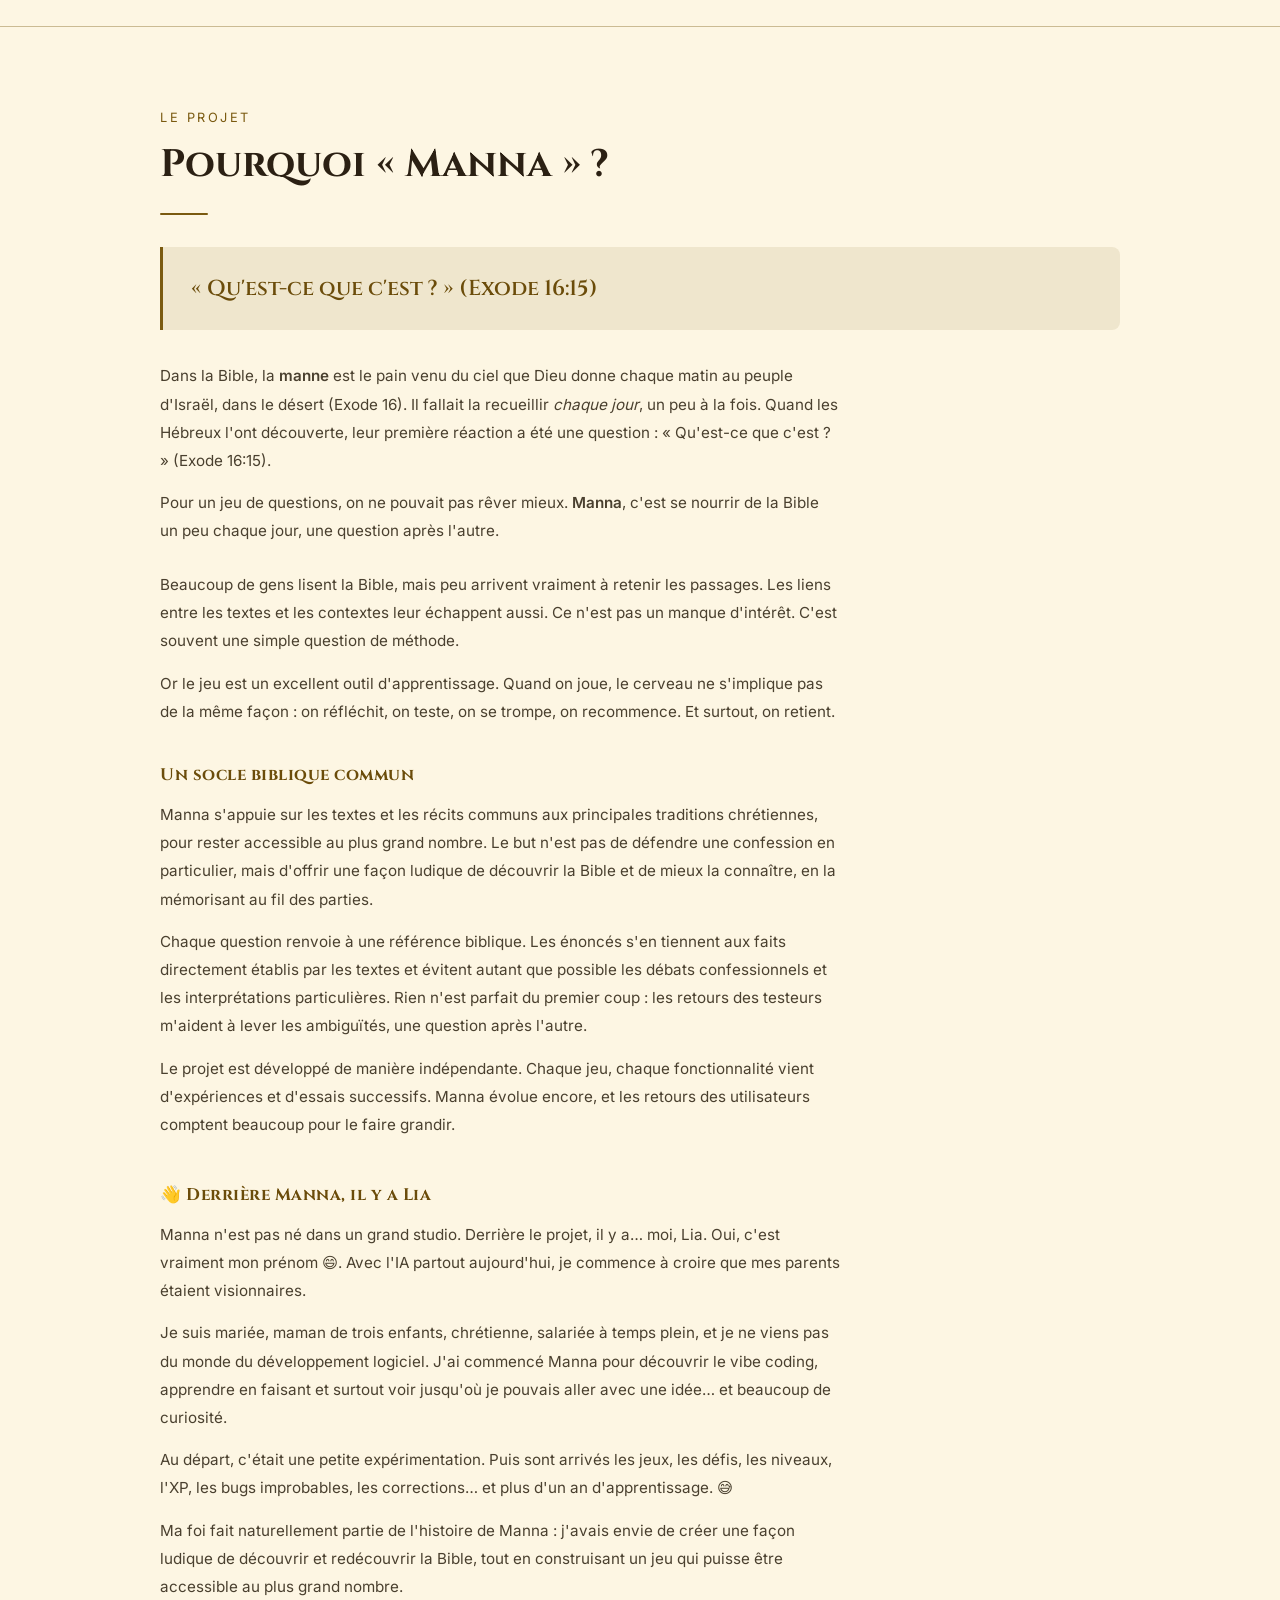
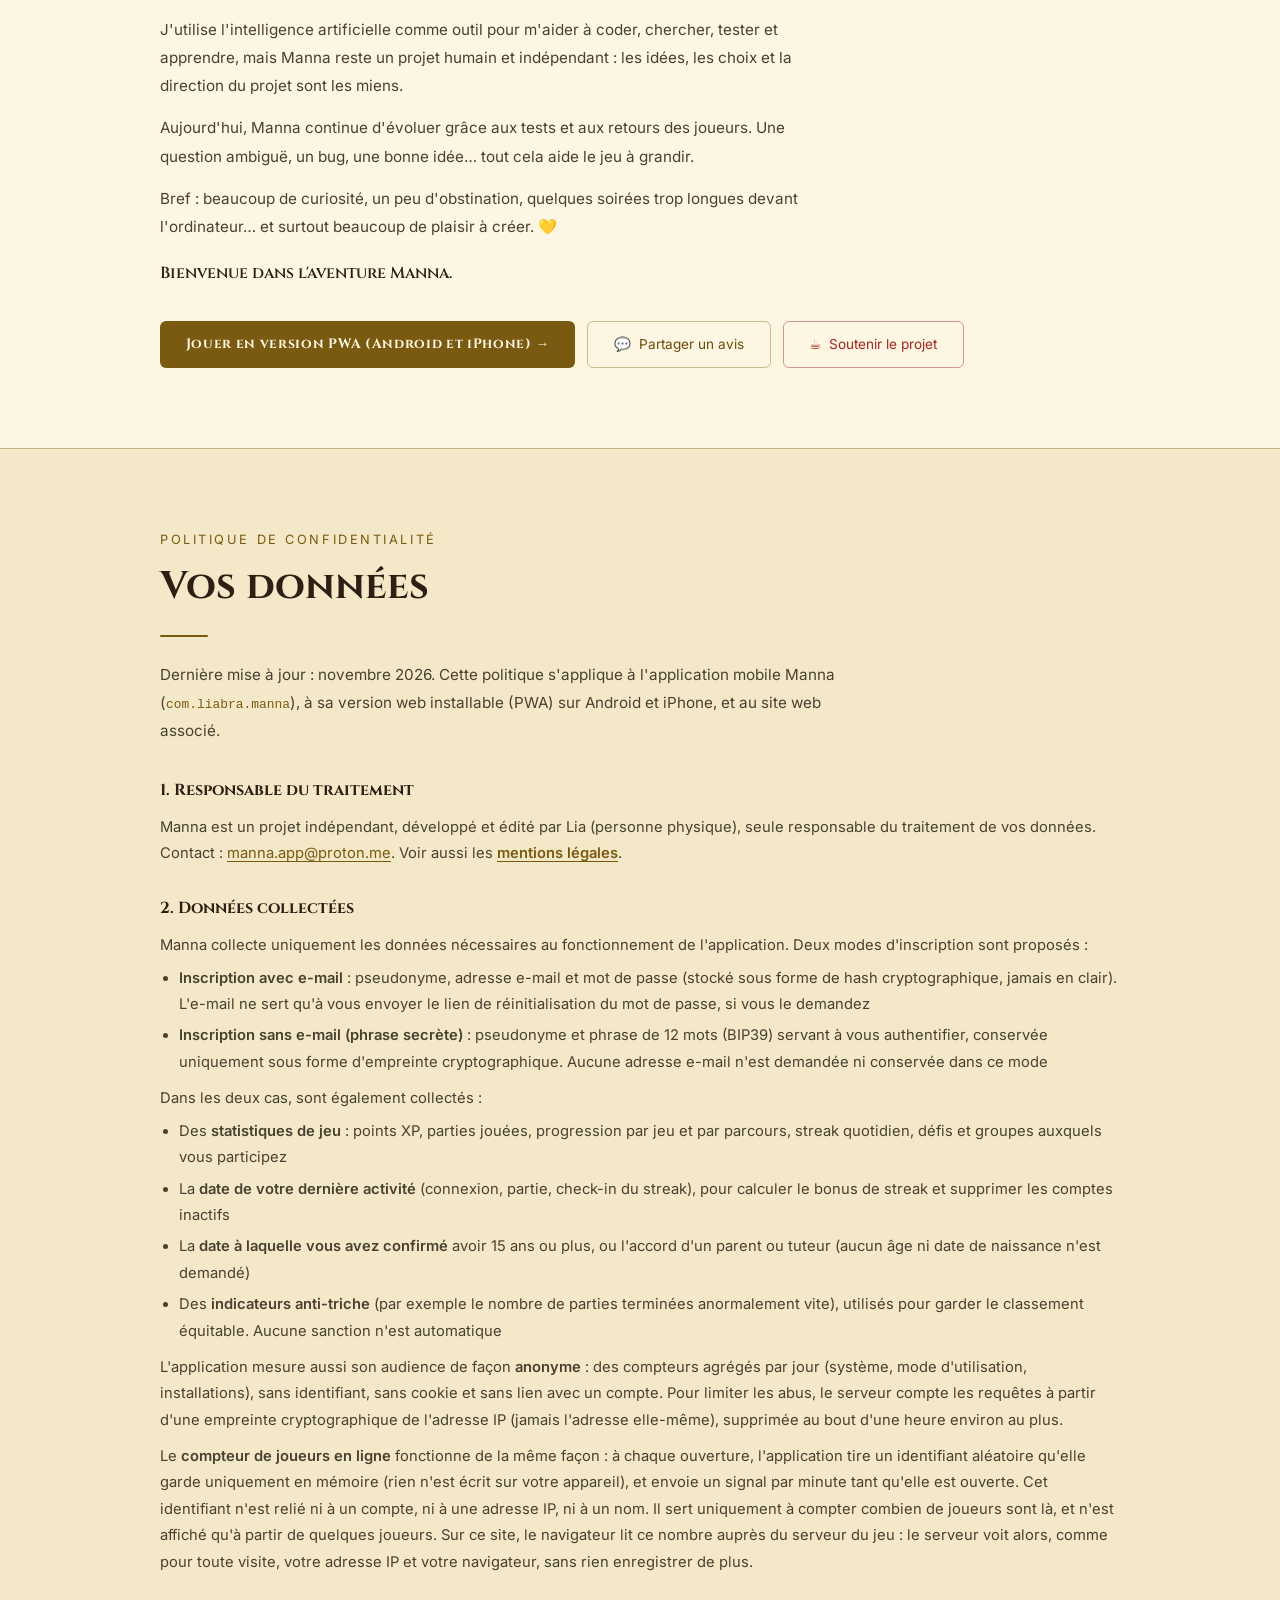
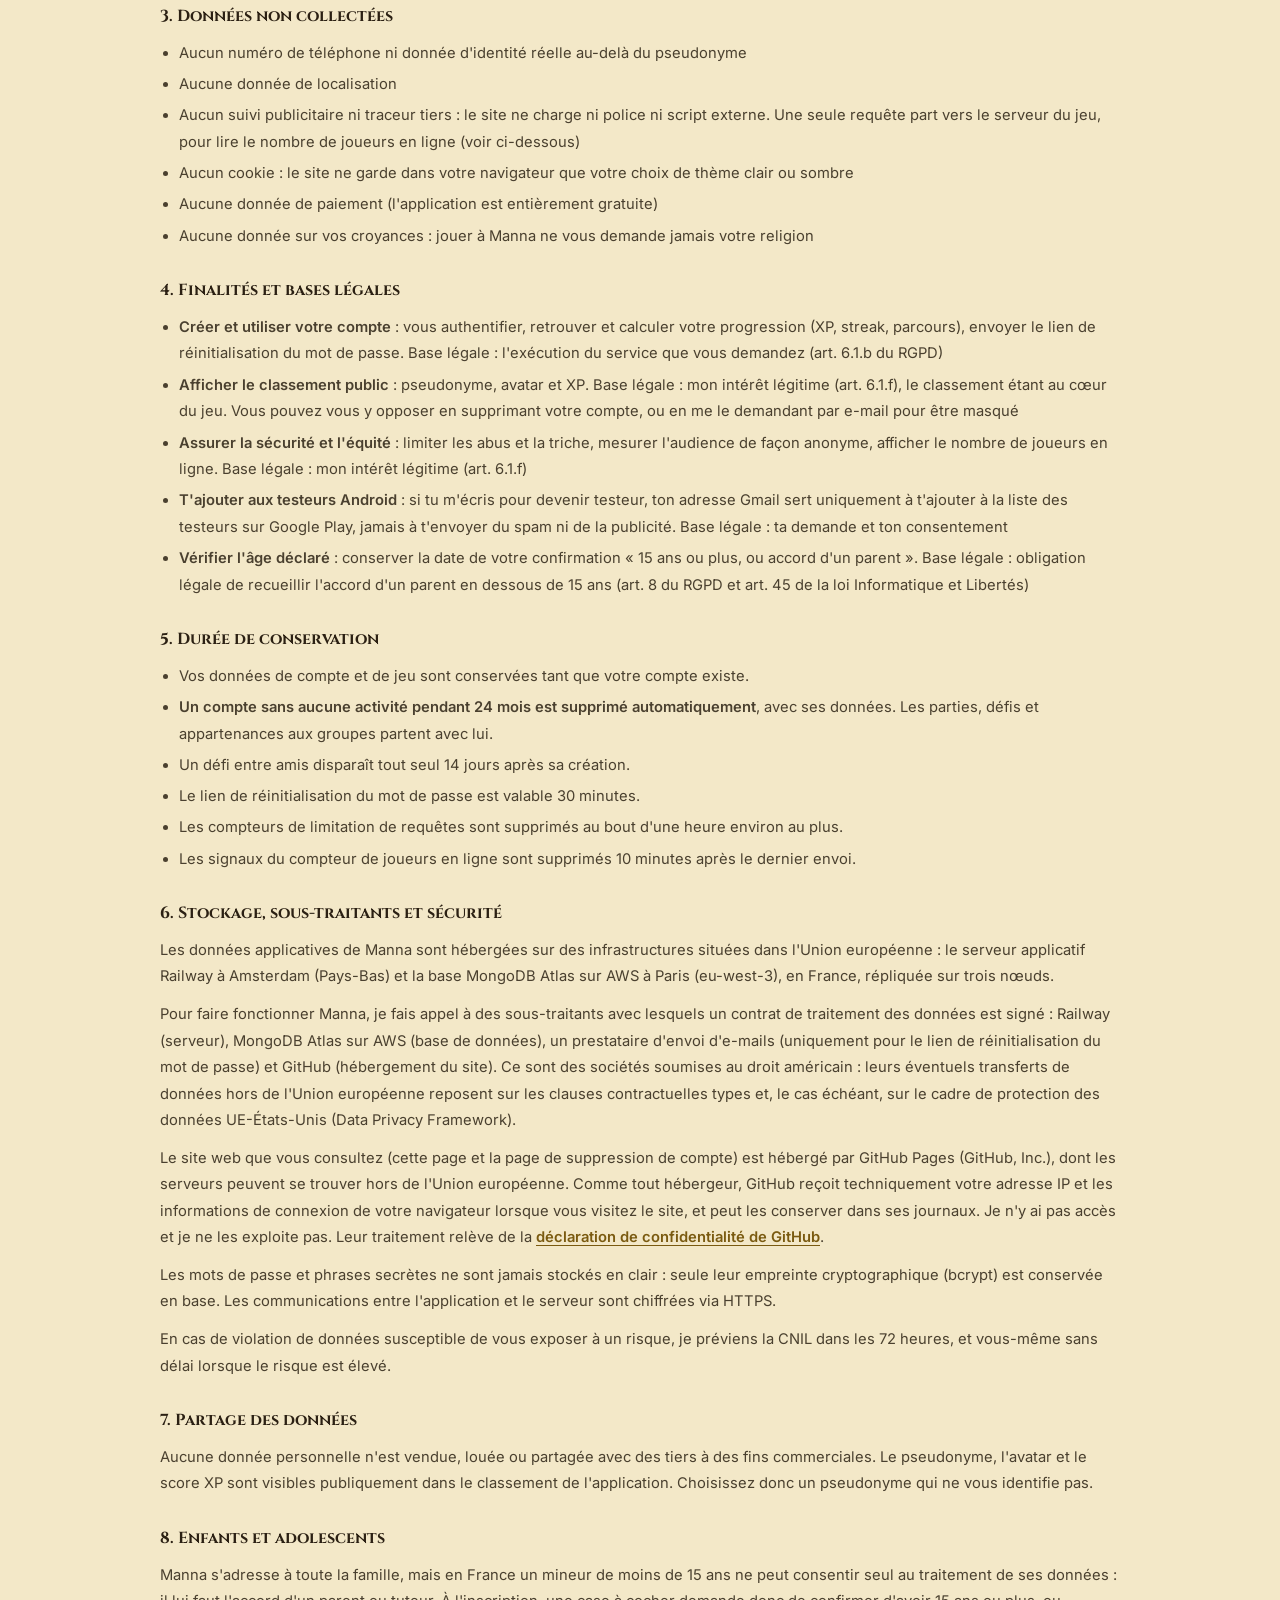
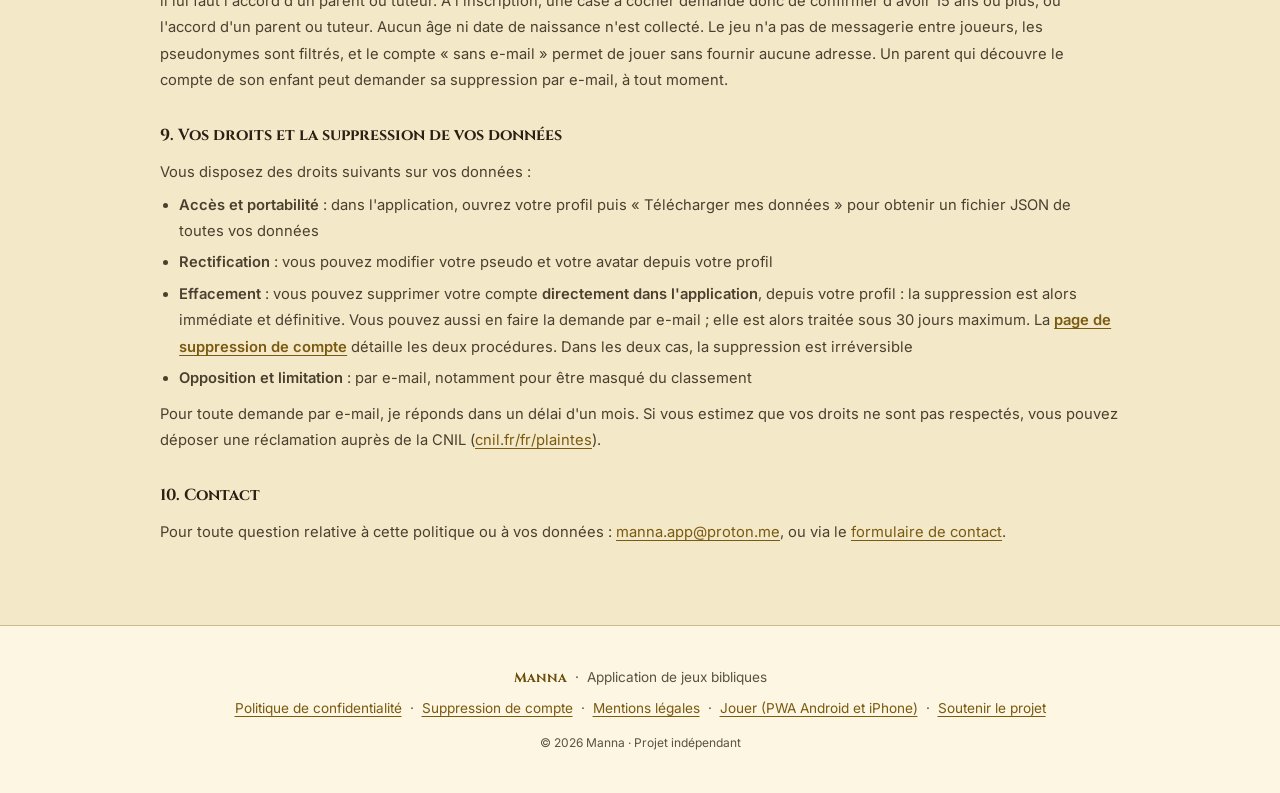
==== commit 65ec011a: "feat: compteur « N joueurs sont en train de jouer, et vous ? » sur l'accueil - assets/live.js : lit " ====
--- a/index.html
+++ b/index.html
@@ -3,8 +3,8 @@
 <head>
   <meta charset="UTF-8" />
   <meta name="viewport" content="width=device-width, initial-scale=1.0" />
-  <!-- Aucune ressource externe n'est chargée : tout vient de ce site. -->
-  <meta http-equiv="Content-Security-Policy" content="default-src 'none'; img-src 'self'; font-src 'self'; style-src 'self' 'unsafe-inline'; script-src 'self'; base-uri 'none'; form-action 'none'" />
+  <!-- Aucune ressource externe n'est chargée. Seule exception : le compteur de joueurs lit un nombre sur le serveur du jeu (assets/live.js). -->
+  <meta http-equiv="Content-Security-Policy" content="default-src 'none'; img-src 'self'; font-src 'self'; style-src 'self' 'unsafe-inline'; script-src 'self'; connect-src https://bibleduo-game-production.up.railway.app; base-uri 'none'; form-action 'none'" />
   <title>Manna : Apprends la Bible en jouant</title>
   <meta name="description" content="Manna est une application de jeux bibliques : Bible Speedrun, Bible Battle, Bible Bingo, Bible Escape, Bible Memory, Clé Secrète, Chronologie, Mots mêlés, Mots croisés. XP, classement, progression. Jouable sur Android et iPhone en version PWA." />
   <meta name="color-scheme" content="dark light" />
@@ -34,6 +34,7 @@
   <link rel="preload" href="assets/fonts/inter-latin-400-normal.woff2" as="font" type="font/woff2" crossorigin />
   <link rel="stylesheet" href="assets/fonts.css" />
   <script src="assets/theme.js"></script>
+  <script src="assets/live.js" defer></script>
   <style>
     *, *::before, *::after { box-sizing: border-box; margin: 0; padding: 0; }
 
@@ -230,6 +231,9 @@
     .btn-primary:hover { background: var(--gold-light); }
     .btn-ghost { background: transparent; color: var(--gold-light); border: 1px solid var(--gold-border); }
     .nowrap { white-space: nowrap; }
+    .live-note { display:flex; width:fit-content; max-width:92%; align-items:center; justify-content:center; gap:.55rem; margin:1.1rem auto 0; padding:.45rem 1rem; border-radius:999px; border:1px solid var(--gold); font-size:.9rem; line-height:1.35; text-align:left; }
+    .live-note[hidden] { display:none; }
+    .live-dot { width:8px; height:8px; border-radius:50%; background:#22c55e; box-shadow:0 0 6px #22c55e; flex:none; }
     .hero-note {
       margin-top: 1rem;
       font-size: .88rem; color: var(--gray);
@@ -423,6 +427,7 @@
   <a href="https://bibleduo-game-production.up.railway.app" target="_blank" rel="noopener" class="hero-cta">
     Jouer maintenant →
   </a>
+  <p class="live-note" id="live-count" role="status" hidden><span class="live-dot" aria-hidden="true"></span><span data-live-text></span></p>
   <p class="hero-note">
     Jouable sur Android et iPhone en version PWA, gratuitement.
     <a href="#installer" style="color:var(--gold);">Voir comment faire</a><br />
@@ -805,6 +810,14 @@
         Pour limiter les abus, le serveur compte les requêtes à partir d'une empreinte cryptographique de
         l'adresse IP (jamais l'adresse elle-même), supprimée au bout d'une heure environ au plus.
       </p>
+      <p style="margin-top:.6rem;">
+        Le <strong>compteur de joueurs en ligne</strong> fonctionne de la même façon : à chaque ouverture, l'application tire un
+        identifiant aléatoire qu'elle garde uniquement en mémoire (rien n'est écrit sur votre appareil), et envoie un signal
+        par minute tant qu'elle est ouverte. Cet identifiant n'est relié ni à un compte, ni à une adresse IP, ni à un nom.
+        Il sert uniquement à compter combien de joueurs sont là, et n'est affiché qu'à partir de quelques joueurs.
+        Sur ce site, le navigateur lit ce nombre auprès du serveur du jeu : le serveur voit alors, comme pour toute visite,
+        votre adresse IP et votre navigateur, sans rien enregistrer de plus.
+      </p>
     </div>
 
     <div class="privacy-block">
@@ -812,7 +825,7 @@
       <ul>
         <li>Aucun numéro de téléphone ni donnée d'identité réelle au-delà du pseudonyme</li>
         <li>Aucune donnée de localisation</li>
-        <li>Aucun suivi publicitaire ni traceur tiers : le site ne charge aucune ressource externe, même pas les polices</li>
+        <li>Aucun suivi publicitaire ni traceur tiers : le site ne charge ni police ni script externe. Une seule requête part vers le serveur du jeu, pour lire le nombre de joueurs en ligne (voir ci-dessous)</li>
         <li>Aucun cookie : le site ne garde dans votre navigateur que votre choix de thème clair ou sombre</li>
         <li>Aucune donnée de paiement (l'application est entièrement gratuite)</li>
         <li>Aucune donnée sur vos croyances : jouer à Manna ne vous demande jamais votre religion</li>
@@ -834,7 +847,7 @@
         </li>
         <li>
           <strong>Assurer la sécurité et l'équité</strong> : limiter les abus et la triche, mesurer l'audience
-          de façon anonyme. Base légale : mon intérêt légitime (art. 6.1.f)
+          de façon anonyme, afficher le nombre de joueurs en ligne. Base légale : mon intérêt légitime (art. 6.1.f)
         </li>
         <li>
           <strong>T'ajouter aux testeurs Android</strong> : si tu m'écris pour devenir testeur, ton adresse
@@ -860,6 +873,7 @@
         <li>Un défi entre amis disparaît tout seul 14 jours après sa création.</li>
         <li>Le lien de réinitialisation du mot de passe est valable 30 minutes.</li>
         <li>Les compteurs de limitation de requêtes sont supprimés au bout d'une heure environ au plus.</li>
+        <li>Les signaux du compteur de joueurs en ligne sont supprimés 10 minutes après le dernier envoi.</li>
       </ul>
     </div>
 
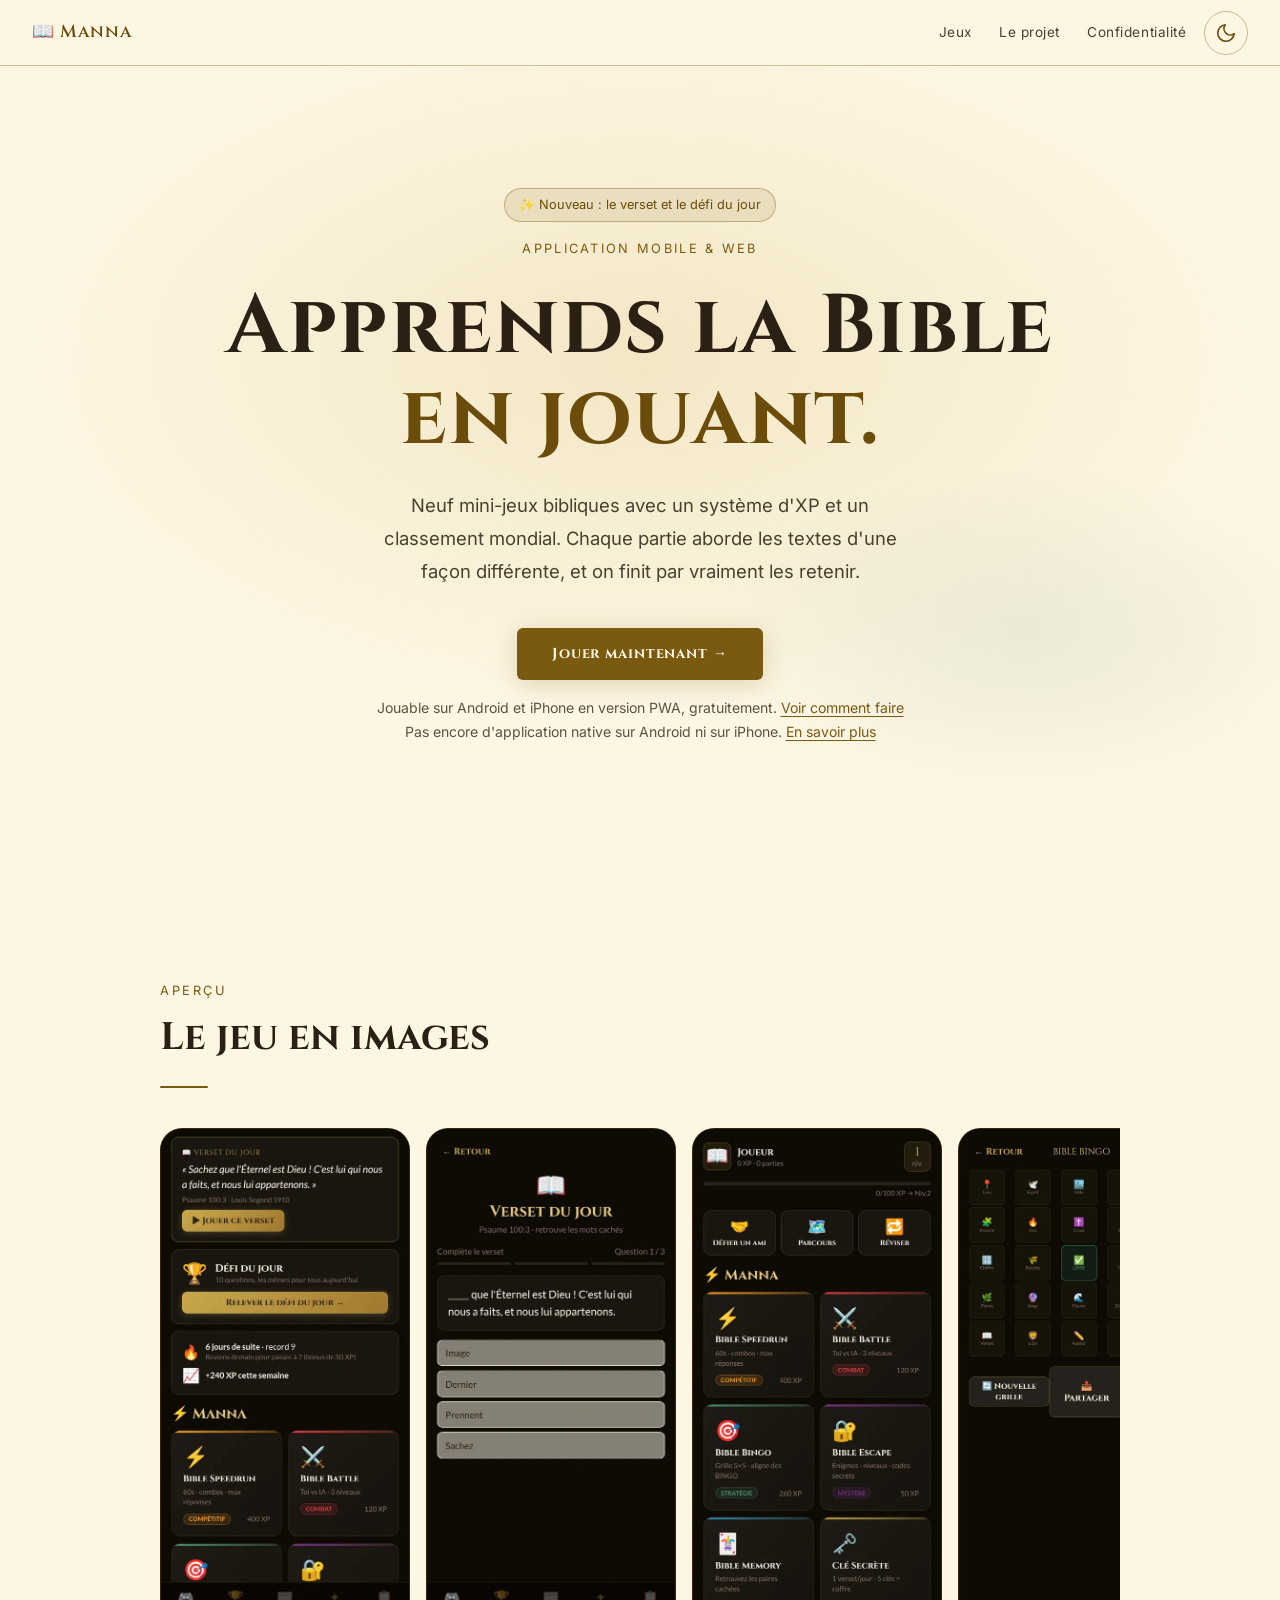
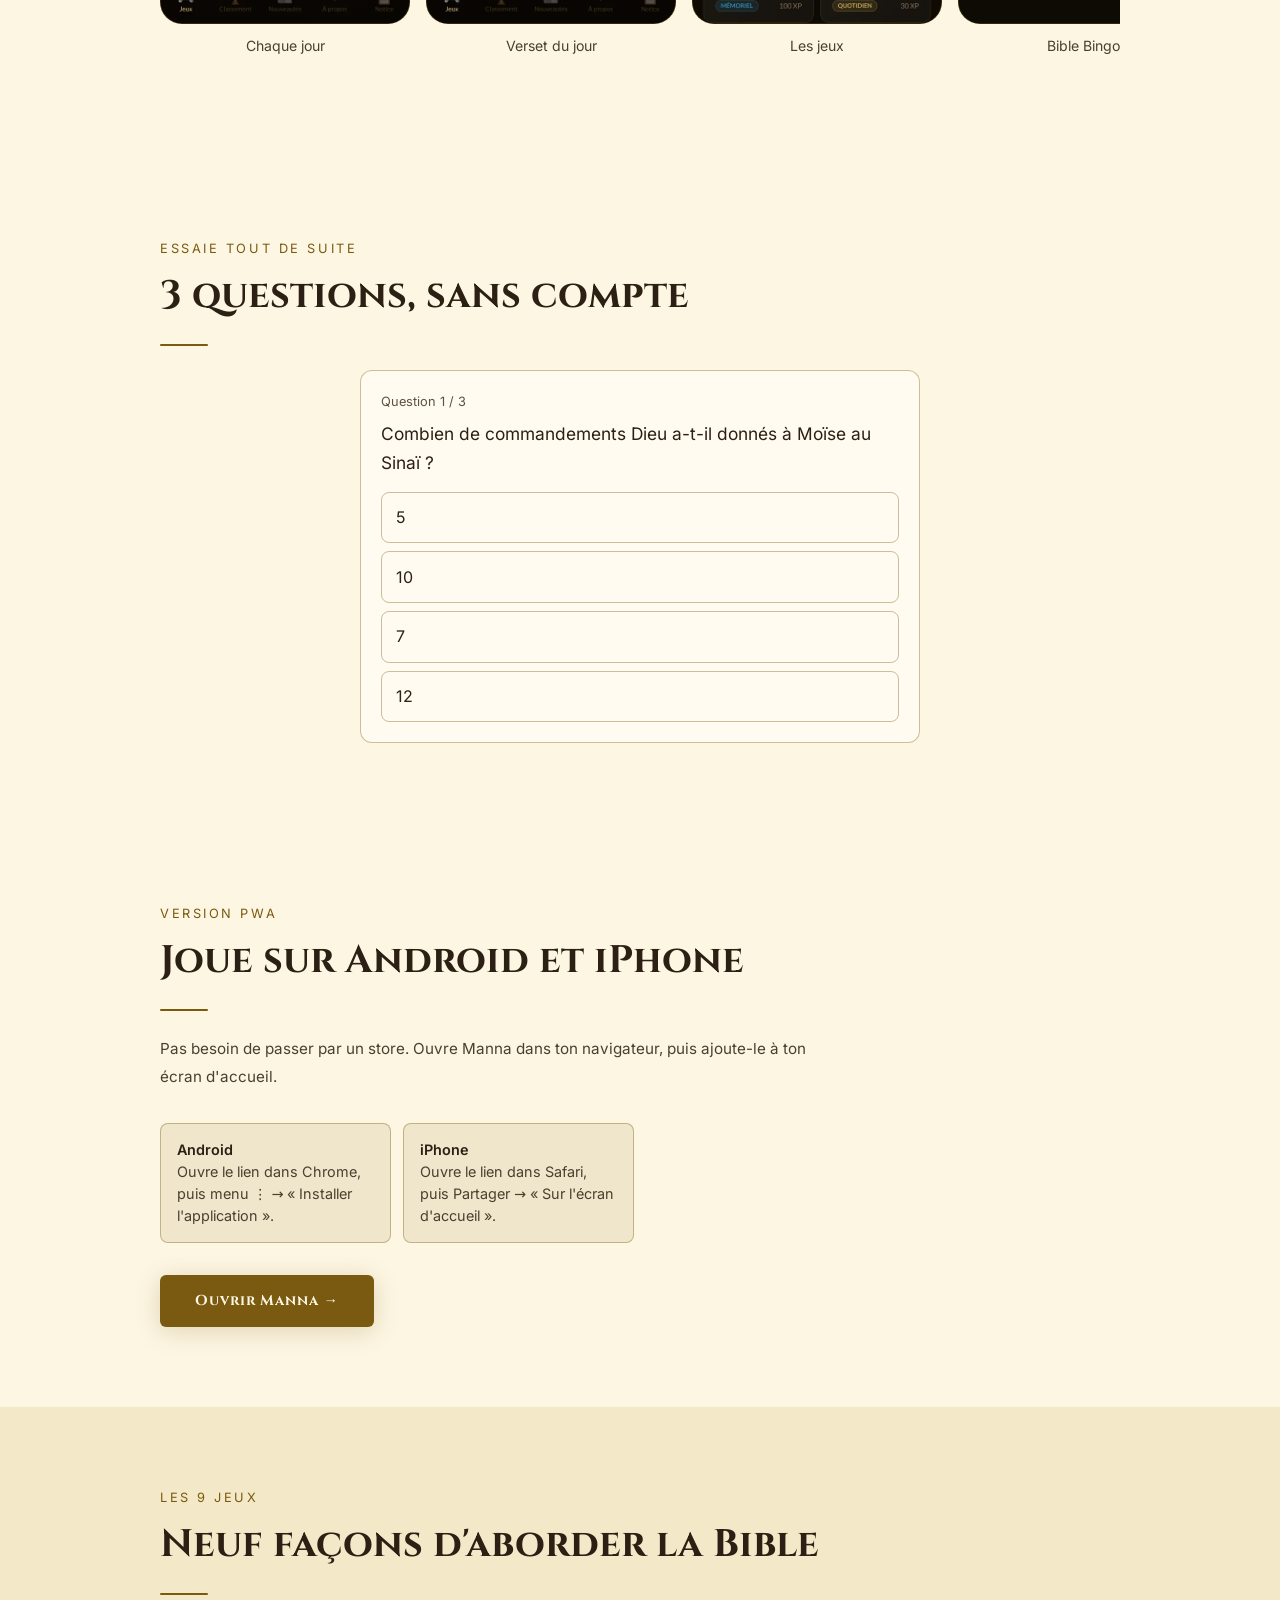
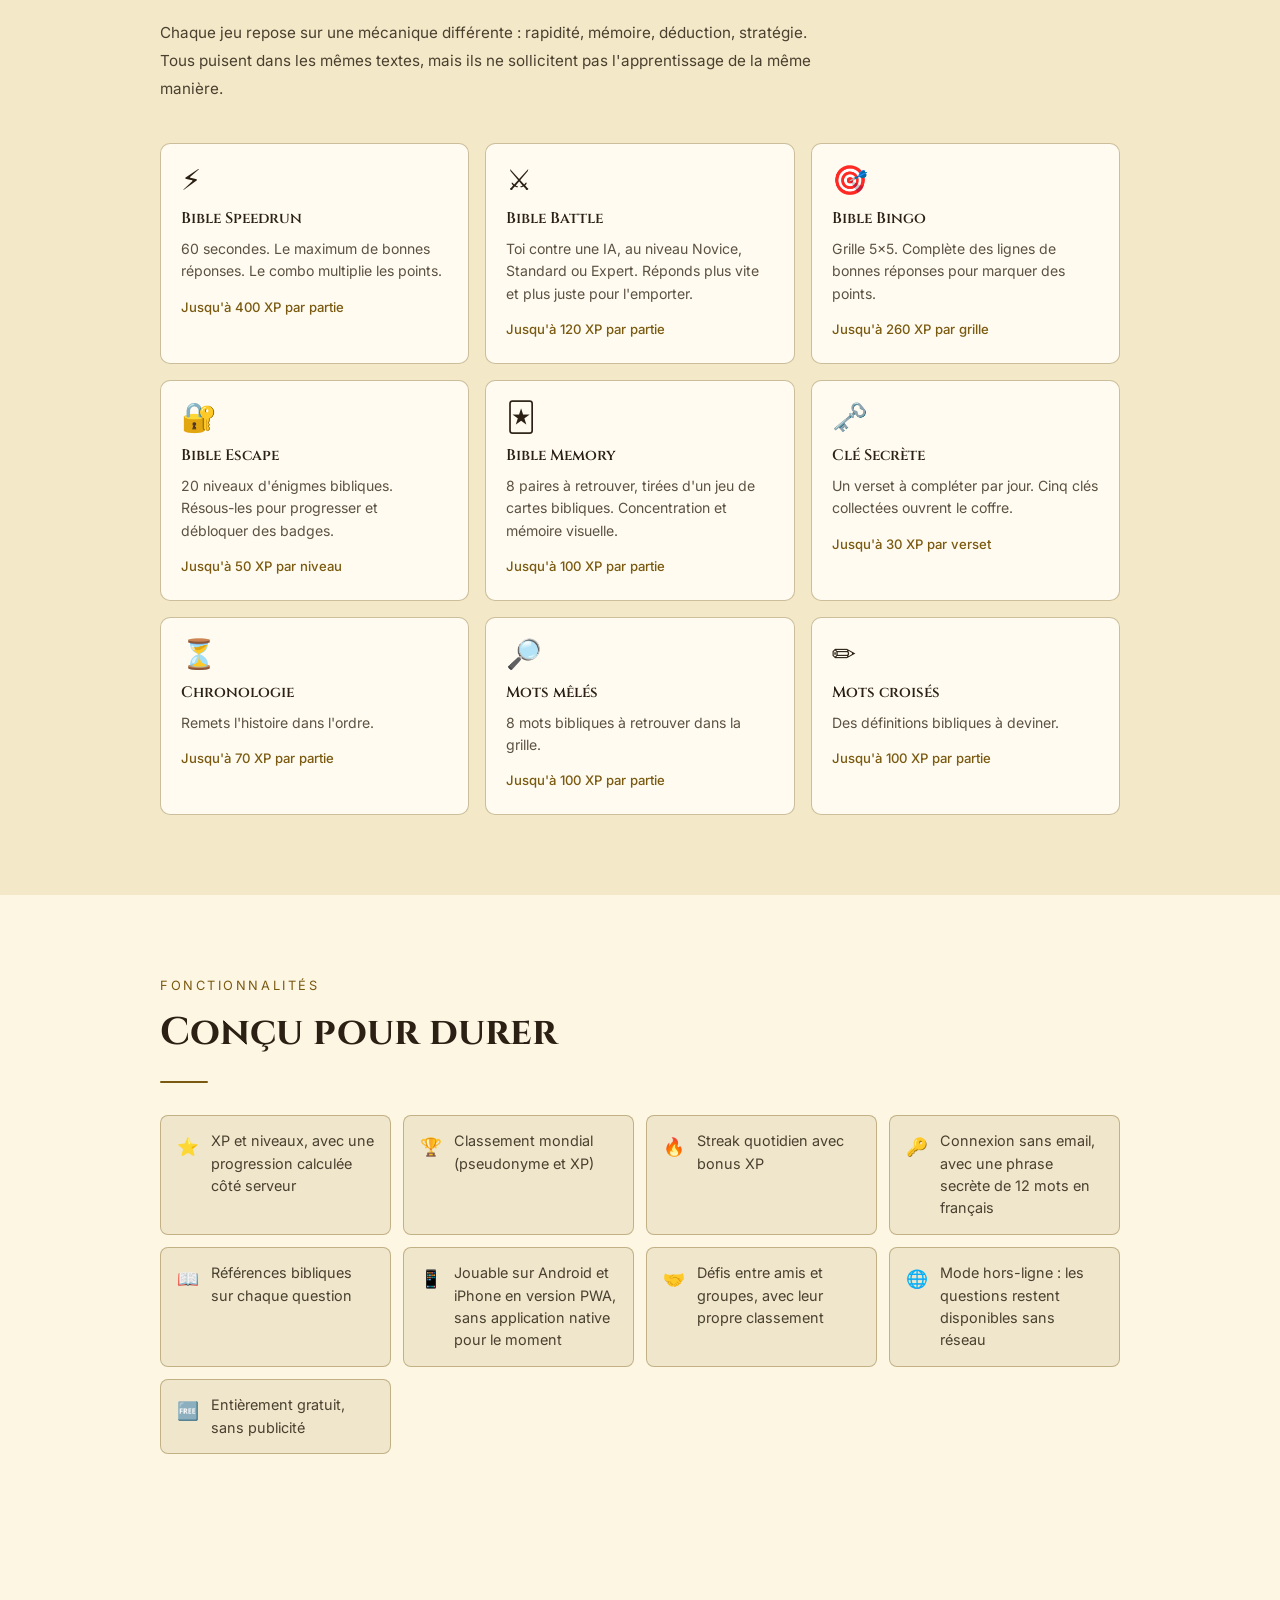
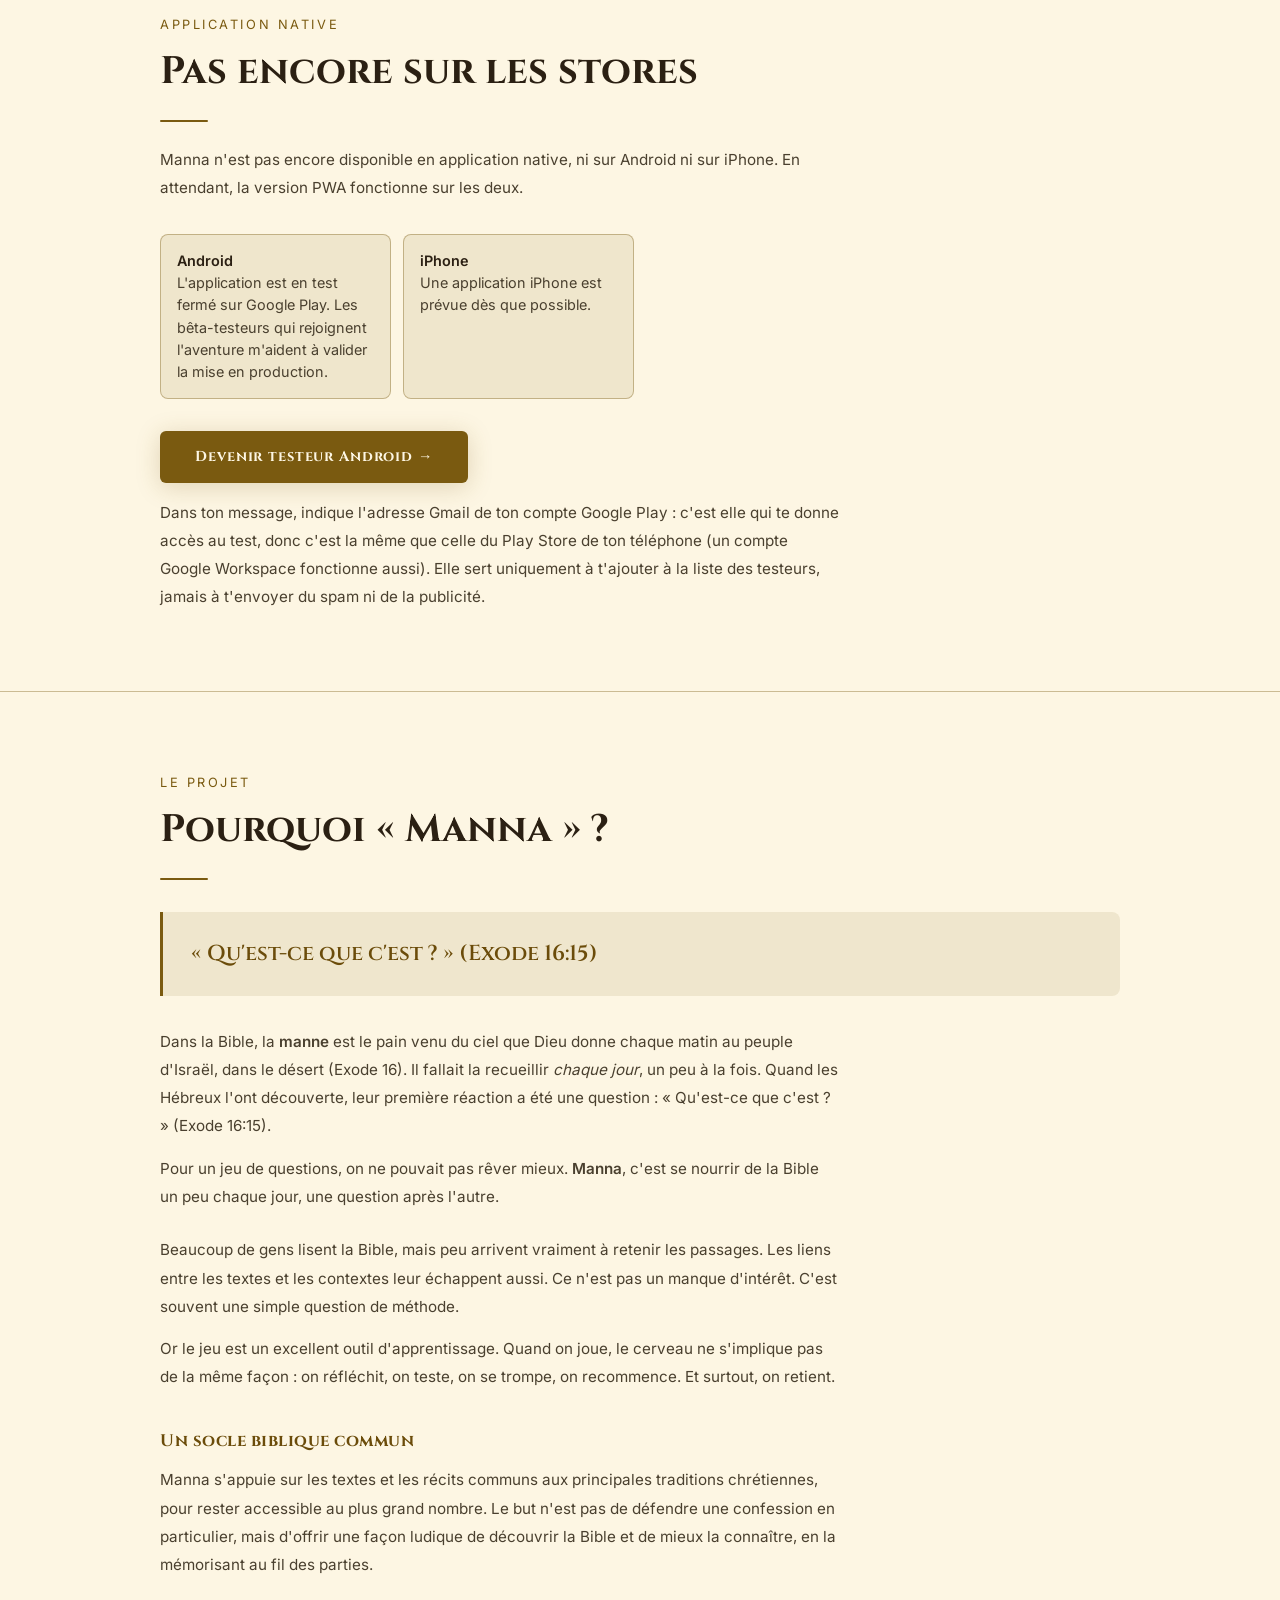
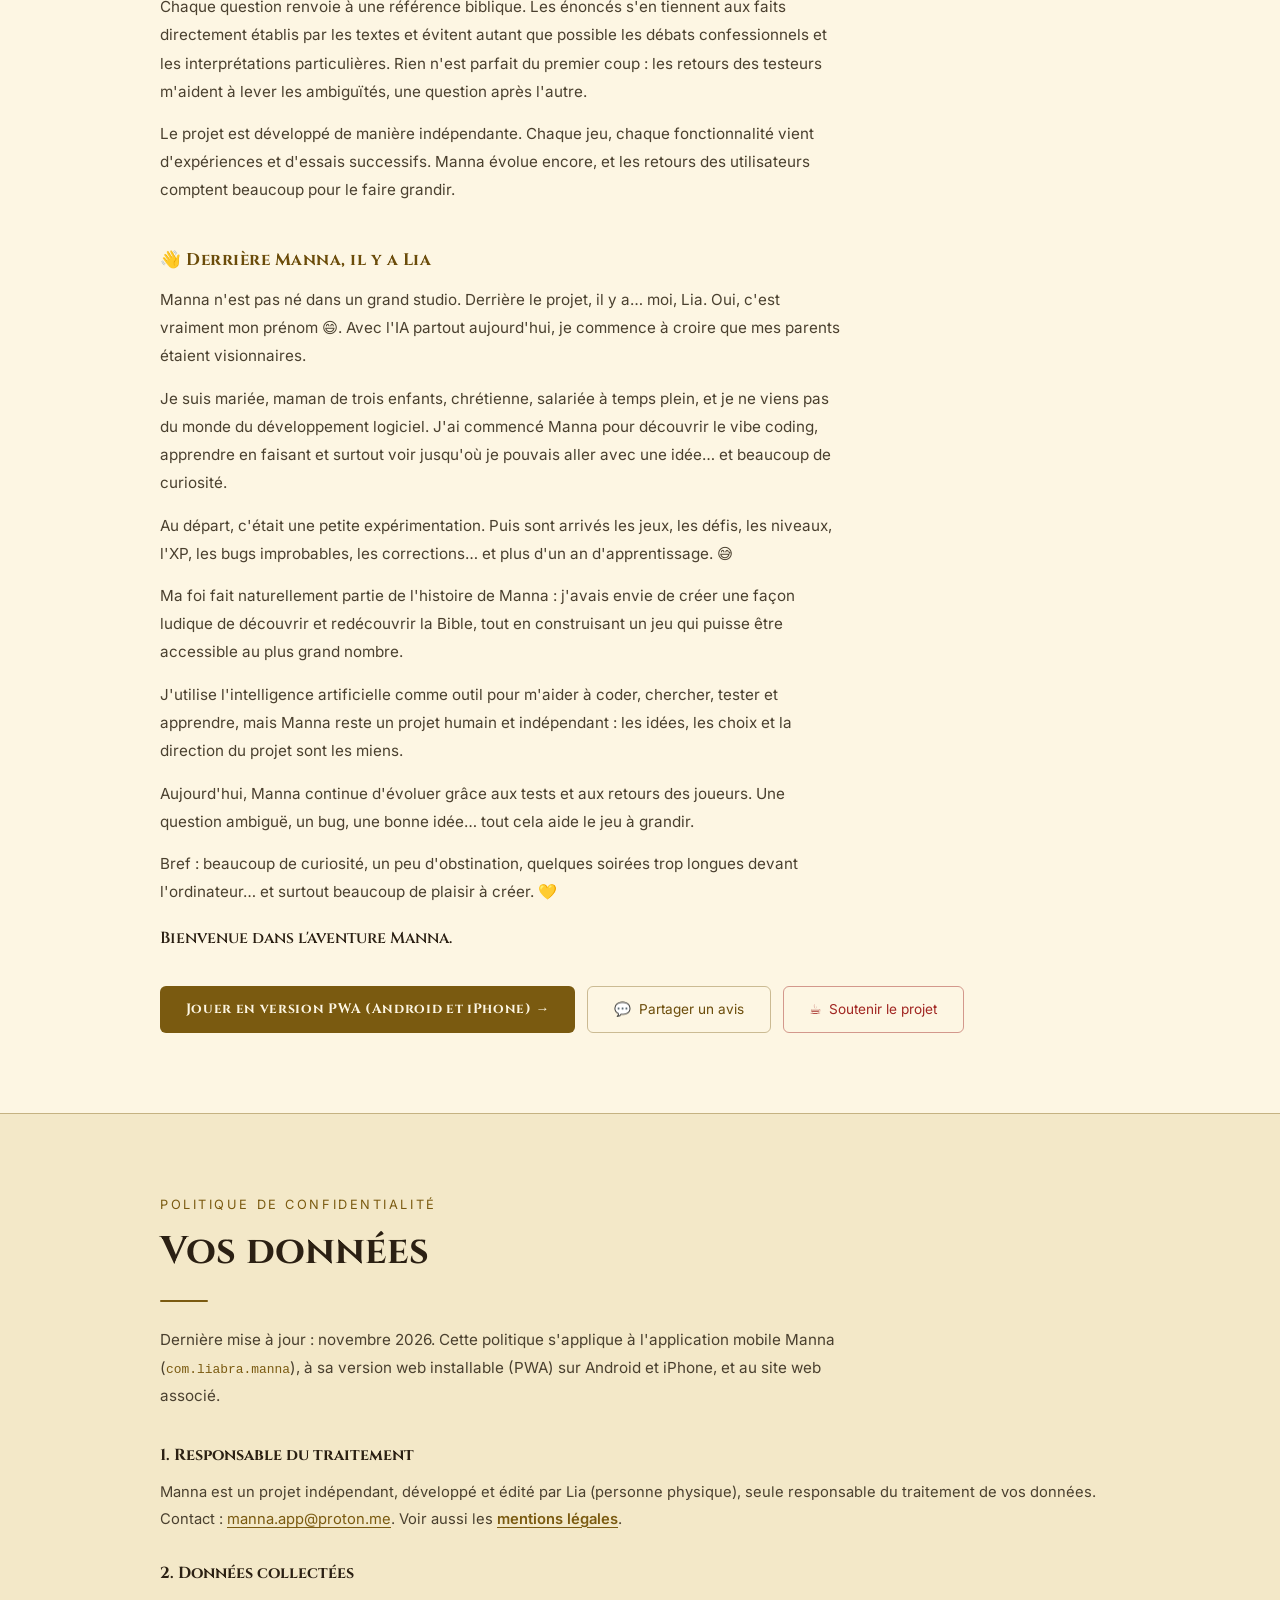
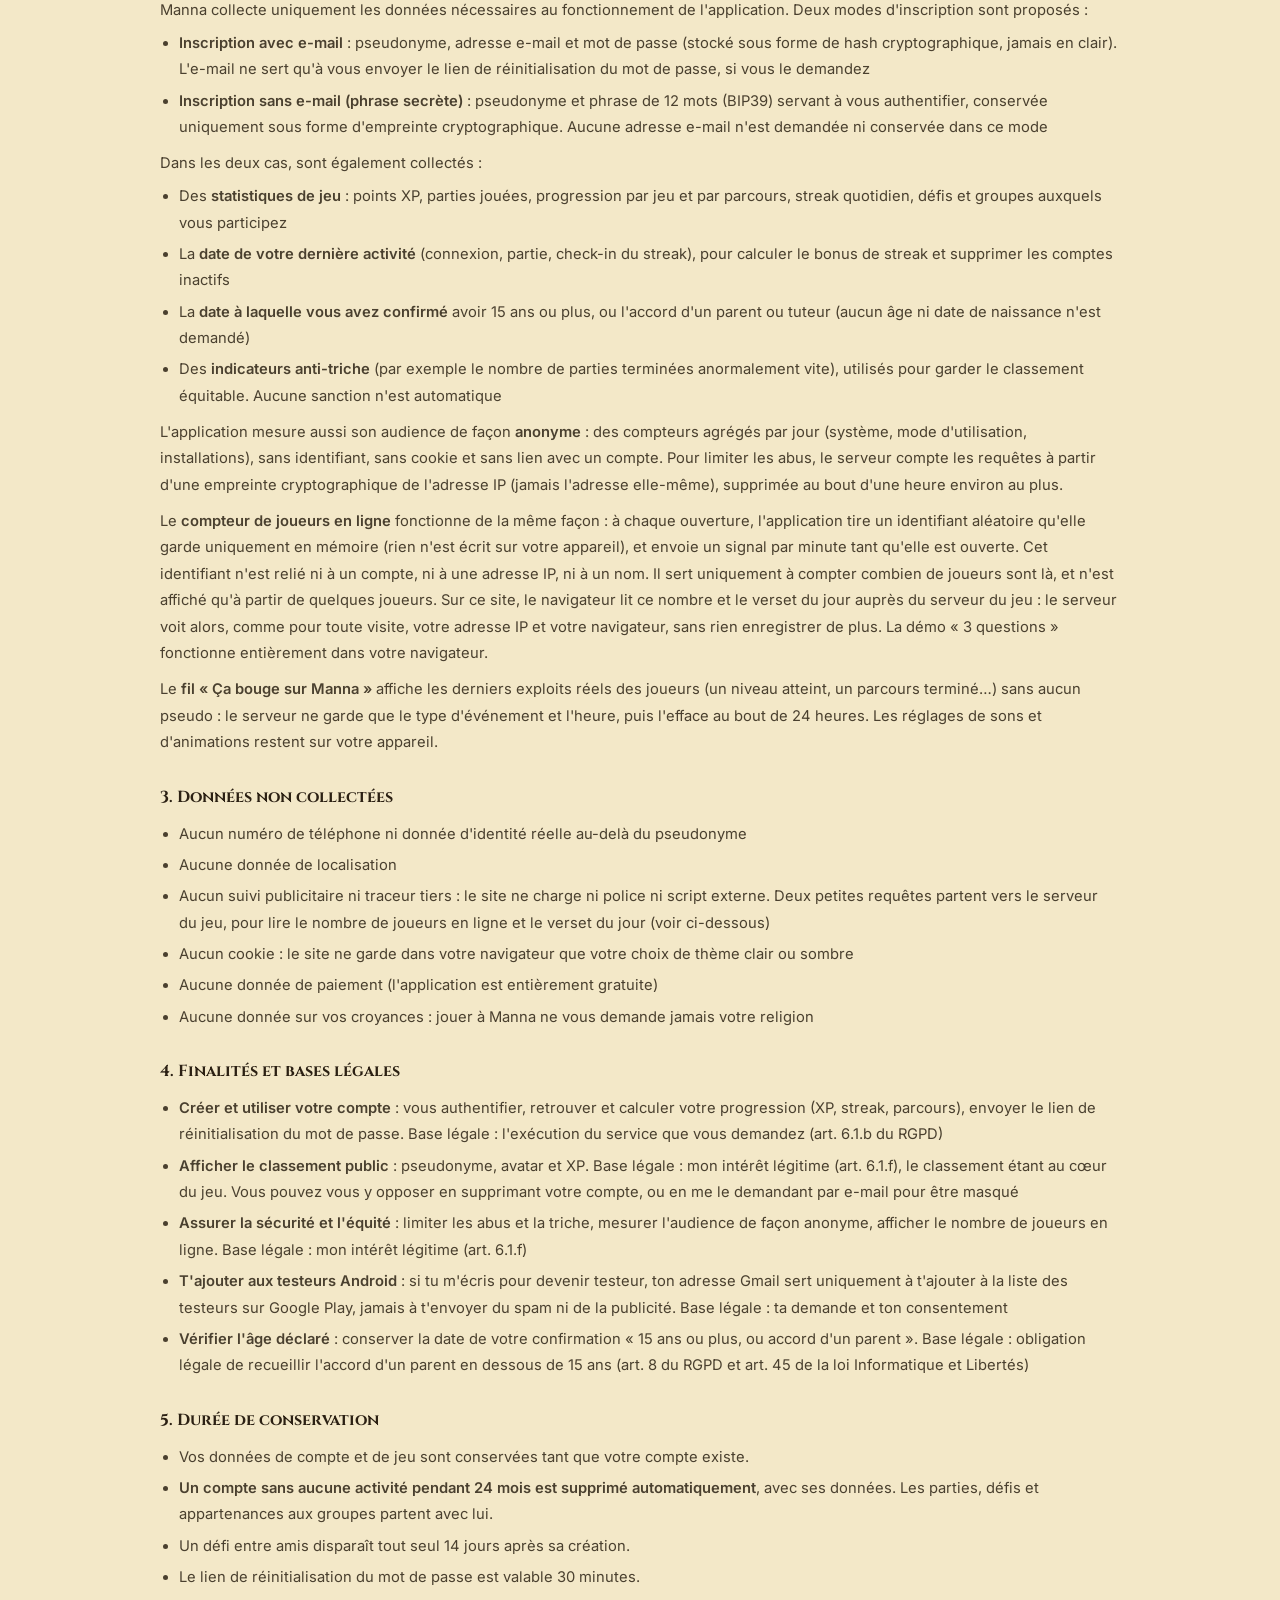
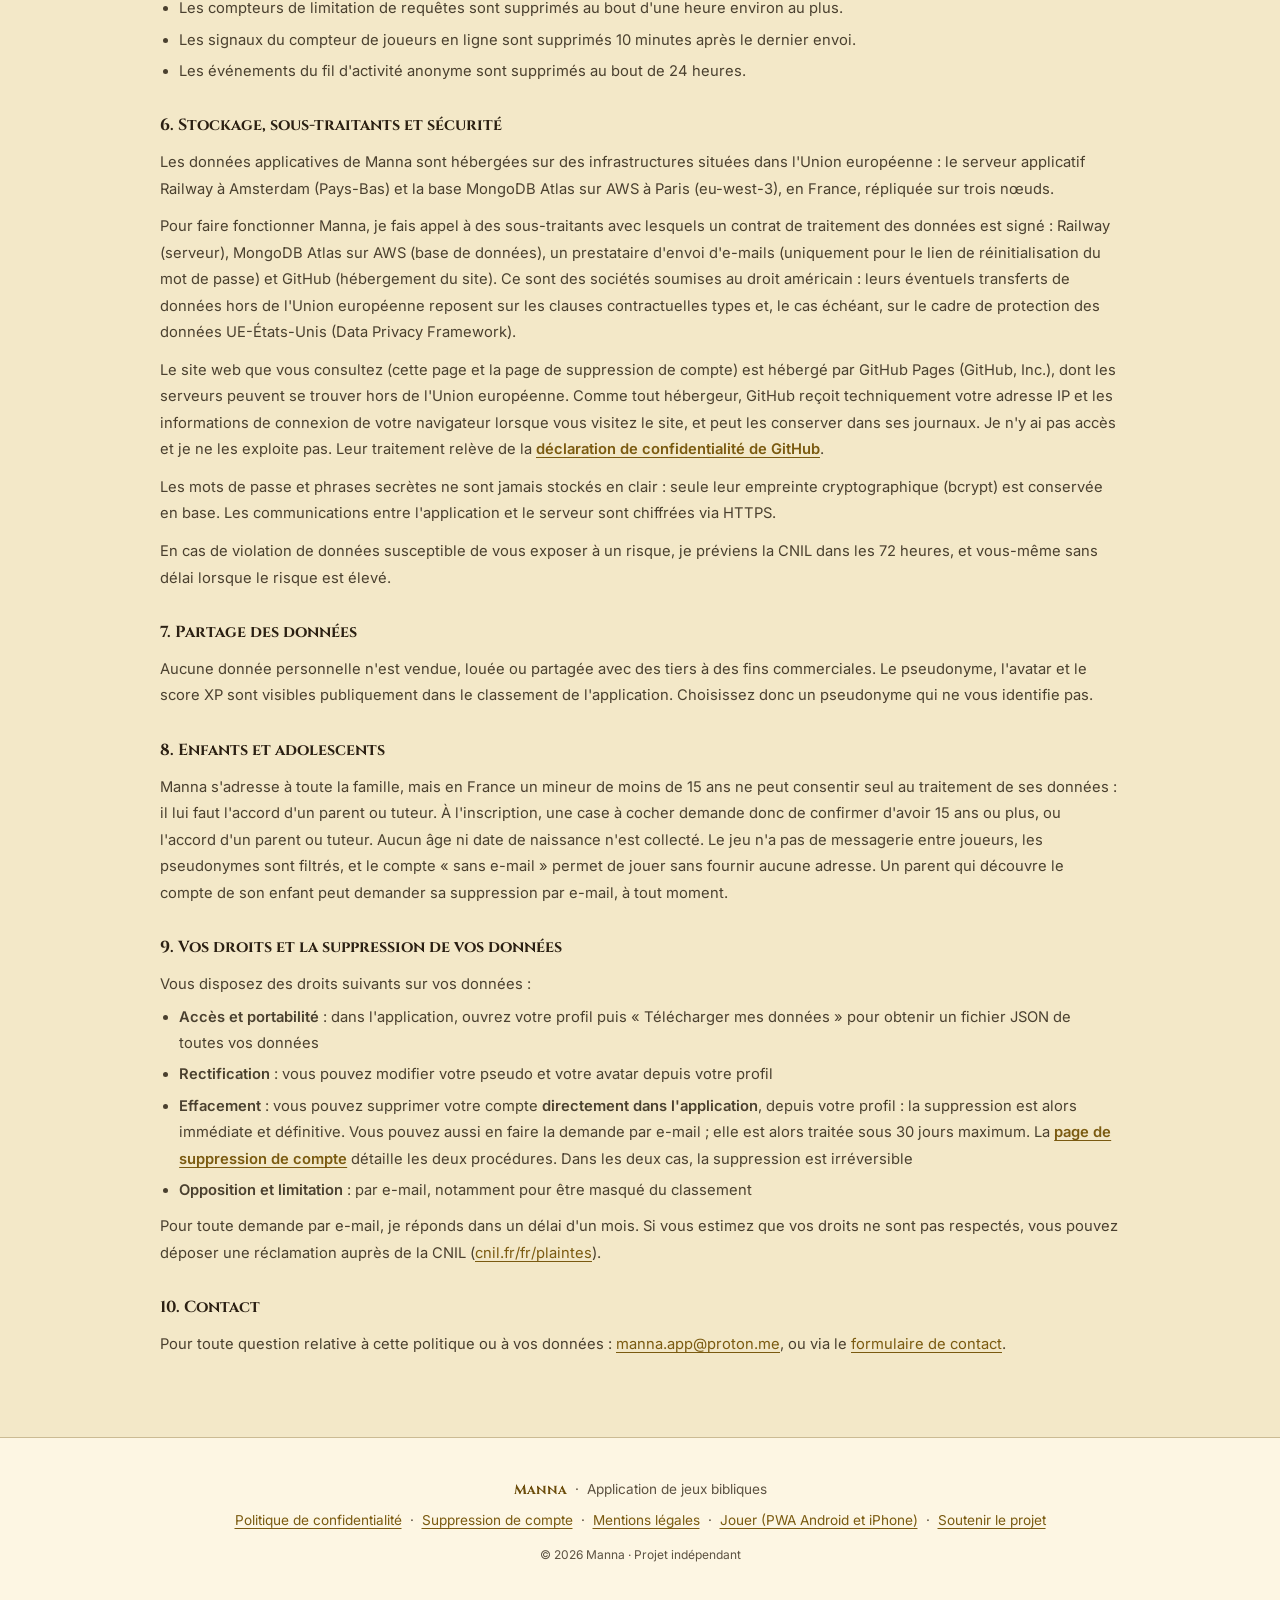
==== commit d0a926b1: "feat: site plus vivant (verset du jour, démo 3 questions sans compte, captures, bandeau nouveautés) " ====
--- a/index.html
+++ b/index.html
@@ -3,7 +3,7 @@
 <head>
   <meta charset="UTF-8" />
   <meta name="viewport" content="width=device-width, initial-scale=1.0" />
-  <!-- Aucune ressource externe n'est chargée. Seule exception : le compteur de joueurs lit un nombre sur le serveur du jeu (assets/live.js). -->
+  <!-- Aucune ressource externe n'est chargée. Seule exception : le compteur de joueurs et le verset du jour sont lus sur le serveur du jeu (assets/live.js, assets/verse.js). -->
   <meta http-equiv="Content-Security-Policy" content="default-src 'none'; img-src 'self'; font-src 'self'; style-src 'self' 'unsafe-inline'; script-src 'self'; connect-src https://bibleduo-game-production.up.railway.app; base-uri 'none'; form-action 'none'" />
   <title>Manna : Apprends la Bible en jouant</title>
   <meta name="description" content="Manna est une application de jeux bibliques : Bible Speedrun, Bible Battle, Bible Bingo, Bible Escape, Bible Memory, Clé Secrète, Chronologie, Mots mêlés, Mots croisés. XP, classement, progression. Jouable sur Android et iPhone en version PWA." />
@@ -35,6 +35,8 @@
   <link rel="stylesheet" href="assets/fonts.css" />
   <script src="assets/theme.js"></script>
   <script src="assets/live.js" defer></script>
+  <script src="assets/verse.js" defer></script>
+  <script src="assets/demo.js" defer></script>
   <style>
     *, *::before, *::after { box-sizing: border-box; margin: 0; padding: 0; }
 
@@ -233,6 +235,28 @@
     .nowrap { white-space: nowrap; }
     .live-note { display:flex; width:fit-content; max-width:92%; align-items:center; justify-content:center; gap:.55rem; margin:1.1rem auto 0; padding:.45rem 1rem; border-radius:999px; border:1px solid var(--gold); font-size:.9rem; line-height:1.35; text-align:left; }
     .live-note[hidden] { display:none; }
+    .news-pill { display:inline-block; margin:0 auto 1rem; padding:.3rem .85rem; border-radius:999px; border:1px solid var(--gold-border); background:var(--gold-dim); color:var(--gold-light); font-size:.8rem; text-decoration:none; }
+    .news-pill:hover { border-color:var(--gold); }
+    #verset { padding-top:0; padding-bottom:1rem; }
+    #verset[hidden], #demo[hidden] { display:none; }
+    .verse-card { max-width:620px; margin:0 auto; text-align:center; background:var(--ink-card); border:1px solid var(--gold-border); border-radius:12px; padding:1.25rem 1.2rem; }
+    .verse-label { font-size:.75rem; letter-spacing:.12em; color:var(--gold); font-family:'Cinzel', serif; margin:0 0 .5rem; }
+    .verse-text { font-style:italic; font-size:1.08rem; line-height:1.6; color:var(--parch); margin:0 0 .4rem; }
+    .verse-ref { font-size:.8rem; color:var(--gray); margin:0 0 .9rem; }
+    .demo-box { max-width:560px; margin:0 auto; background:var(--ink-card); border:1px solid var(--gold-border); border-radius:12px; padding:1.25rem; }
+    .demo-count { font-size:.8rem; color:var(--gray); margin:0 0 .4rem; }
+    .demo-q { font-size:1.08rem; color:var(--parch); margin:0 0 .9rem; }
+    .demo-opts { display:grid; gap:.5rem; }
+    .demo-opt { font:inherit; text-align:left; padding:.7rem .9rem; min-height:44px; border-radius:8px; border:1px solid var(--gold-border); background:transparent; color:var(--parch); cursor:pointer; }
+    .demo-opt:hover:not(:disabled) { border-color:var(--gold); background:var(--gold-dim); }
+    .demo-opt:disabled { cursor:default; }
+    .demo-opt.ok { border-color:#22c55e; background:rgba(34,197,94,.14); }
+    .demo-opt.ko { border-color:#ef4444; background:rgba(239,68,68,.12); }
+    .demo-fb { margin-top:.9rem; }
+    .demo-fb p { margin:.35rem 0 .8rem; color:var(--gray-light); font-size:.92rem; }
+    .demo-end { text-align:center; }
+    .demo-score { font-family:'Cinzel', serif; font-size:2rem; color:var(--gold-light); margin:0; }
+    .demo-actions { display:flex; gap:.6rem; justify-content:center; flex-wrap:wrap; margin-top:.8rem; }
     .live-dot { width:8px; height:8px; border-radius:50%; background:#22c55e; box-shadow:0 0 6px #22c55e; flex:none; }
     .hero-note {
       margin-top: 1rem;
@@ -418,6 +442,7 @@
 
 <!-- HERO -->
 <section class="hero" aria-labelledby="titre-accueil">
+  <a class="news-pill" href="#apercu">✨ Nouveau : le verset et le défi du jour</a>
   <p class="hero-eyebrow">Application mobile &amp; web</p>
   <h1 id="titre-accueil">Apprends la Bible<br /><span>en jouant.</span></h1>
   <p class="hero-sub">
@@ -437,12 +462,33 @@
 </section>
 
 <!-- APERCU -->
+<section id="verset" aria-label="Verset du jour" hidden>
+  <div class="container">
+    <div class="verse-card">
+      <p class="verse-label">📖 VERSET DU JOUR</p>
+      <p class="verse-text" data-verse-text></p>
+      <p class="verse-ref" data-verse-ref></p>
+      <a href="https://bibleduo-game-production.up.railway.app" target="_blank" rel="noopener" class="btn btn-primary">Jouer ce verset →</a>
+    </div>
+  </div>
+</section>
+
 <section id="apercu" aria-labelledby="titre-apercu">
   <div class="container">
     <p class="section-label">Aperçu</p>
     <h2 class="section-title" id="titre-apercu">Le jeu en images</h2>
     <div class="divider"></div>
     <div class="screens" role="region" aria-label="Captures d'écran du jeu" tabindex="0">
+      <figure>
+        <img src="assets/img/ecran-aujourdhui.webp" width="520" height="1037" loading="lazy" decoding="async"
+          alt="Écran Jeux : le verset du jour, le défi du jour, la série de jours et l'XP de la semaine" />
+        <figcaption>Chaque jour</figcaption>
+      </figure>
+      <figure>
+        <img src="assets/img/ecran-verset.webp" width="520" height="1037" loading="lazy" decoding="async"
+          alt="Verset du jour : un mot caché à retrouver parmi quatre propositions" />
+        <figcaption>Verset du jour</figcaption>
+      </figure>
       <figure>
         <img src="assets/img/ecran-accueil.webp" width="520" height="1037" loading="lazy" decoding="async"
           alt="Écran d'accueil de Manna : le profil du joueur et la liste des jeux" />
@@ -464,6 +510,16 @@
         <figcaption>Bible Escape</figcaption>
       </figure>
     </div>
+  </div>
+</section>
+
+<!-- DÉMO (affichée seulement si JavaScript est actif) -->
+<section id="demo" aria-labelledby="titre-demo" hidden>
+  <div class="container">
+    <p class="section-label">Essaie tout de suite</p>
+    <h2 class="section-title" id="titre-demo">3 questions, sans compte</h2>
+    <div class="divider"></div>
+    <div class="demo-box" data-demo aria-live="polite"></div>
   </div>
 </section>
 
@@ -815,8 +871,13 @@
         identifiant aléatoire qu'elle garde uniquement en mémoire (rien n'est écrit sur votre appareil), et envoie un signal
         par minute tant qu'elle est ouverte. Cet identifiant n'est relié ni à un compte, ni à une adresse IP, ni à un nom.
         Il sert uniquement à compter combien de joueurs sont là, et n'est affiché qu'à partir de quelques joueurs.
-        Sur ce site, le navigateur lit ce nombre auprès du serveur du jeu : le serveur voit alors, comme pour toute visite,
-        votre adresse IP et votre navigateur, sans rien enregistrer de plus.
+        Sur ce site, le navigateur lit ce nombre et le verset du jour auprès du serveur du jeu : le serveur voit alors, comme pour toute visite,
+        votre adresse IP et votre navigateur, sans rien enregistrer de plus. La démo « 3 questions » fonctionne entièrement dans votre navigateur.
+      </p>
+      <p style="margin-top:.6rem;">
+        Le <strong>fil « Ça bouge sur Manna »</strong> affiche les derniers exploits réels des joueurs (un niveau atteint,
+        un parcours terminé…) sans aucun pseudo : le serveur ne garde que le type d'événement et l'heure, puis l'efface
+        au bout de 24 heures. Les réglages de sons et d'animations restent sur votre appareil.
       </p>
     </div>
 
@@ -825,7 +886,7 @@
       <ul>
         <li>Aucun numéro de téléphone ni donnée d'identité réelle au-delà du pseudonyme</li>
         <li>Aucune donnée de localisation</li>
-        <li>Aucun suivi publicitaire ni traceur tiers : le site ne charge ni police ni script externe. Une seule requête part vers le serveur du jeu, pour lire le nombre de joueurs en ligne (voir ci-dessous)</li>
+        <li>Aucun suivi publicitaire ni traceur tiers : le site ne charge ni police ni script externe. Deux petites requêtes partent vers le serveur du jeu, pour lire le nombre de joueurs en ligne et le verset du jour (voir ci-dessous)</li>
         <li>Aucun cookie : le site ne garde dans votre navigateur que votre choix de thème clair ou sombre</li>
         <li>Aucune donnée de paiement (l'application est entièrement gratuite)</li>
         <li>Aucune donnée sur vos croyances : jouer à Manna ne vous demande jamais votre religion</li>
@@ -874,6 +935,7 @@
         <li>Le lien de réinitialisation du mot de passe est valable 30 minutes.</li>
         <li>Les compteurs de limitation de requêtes sont supprimés au bout d'une heure environ au plus.</li>
         <li>Les signaux du compteur de joueurs en ligne sont supprimés 10 minutes après le dernier envoi.</li>
+        <li>Les événements du fil d'activité anonyme sont supprimés au bout de 24 heures.</li>
       </ul>
     </div>
 
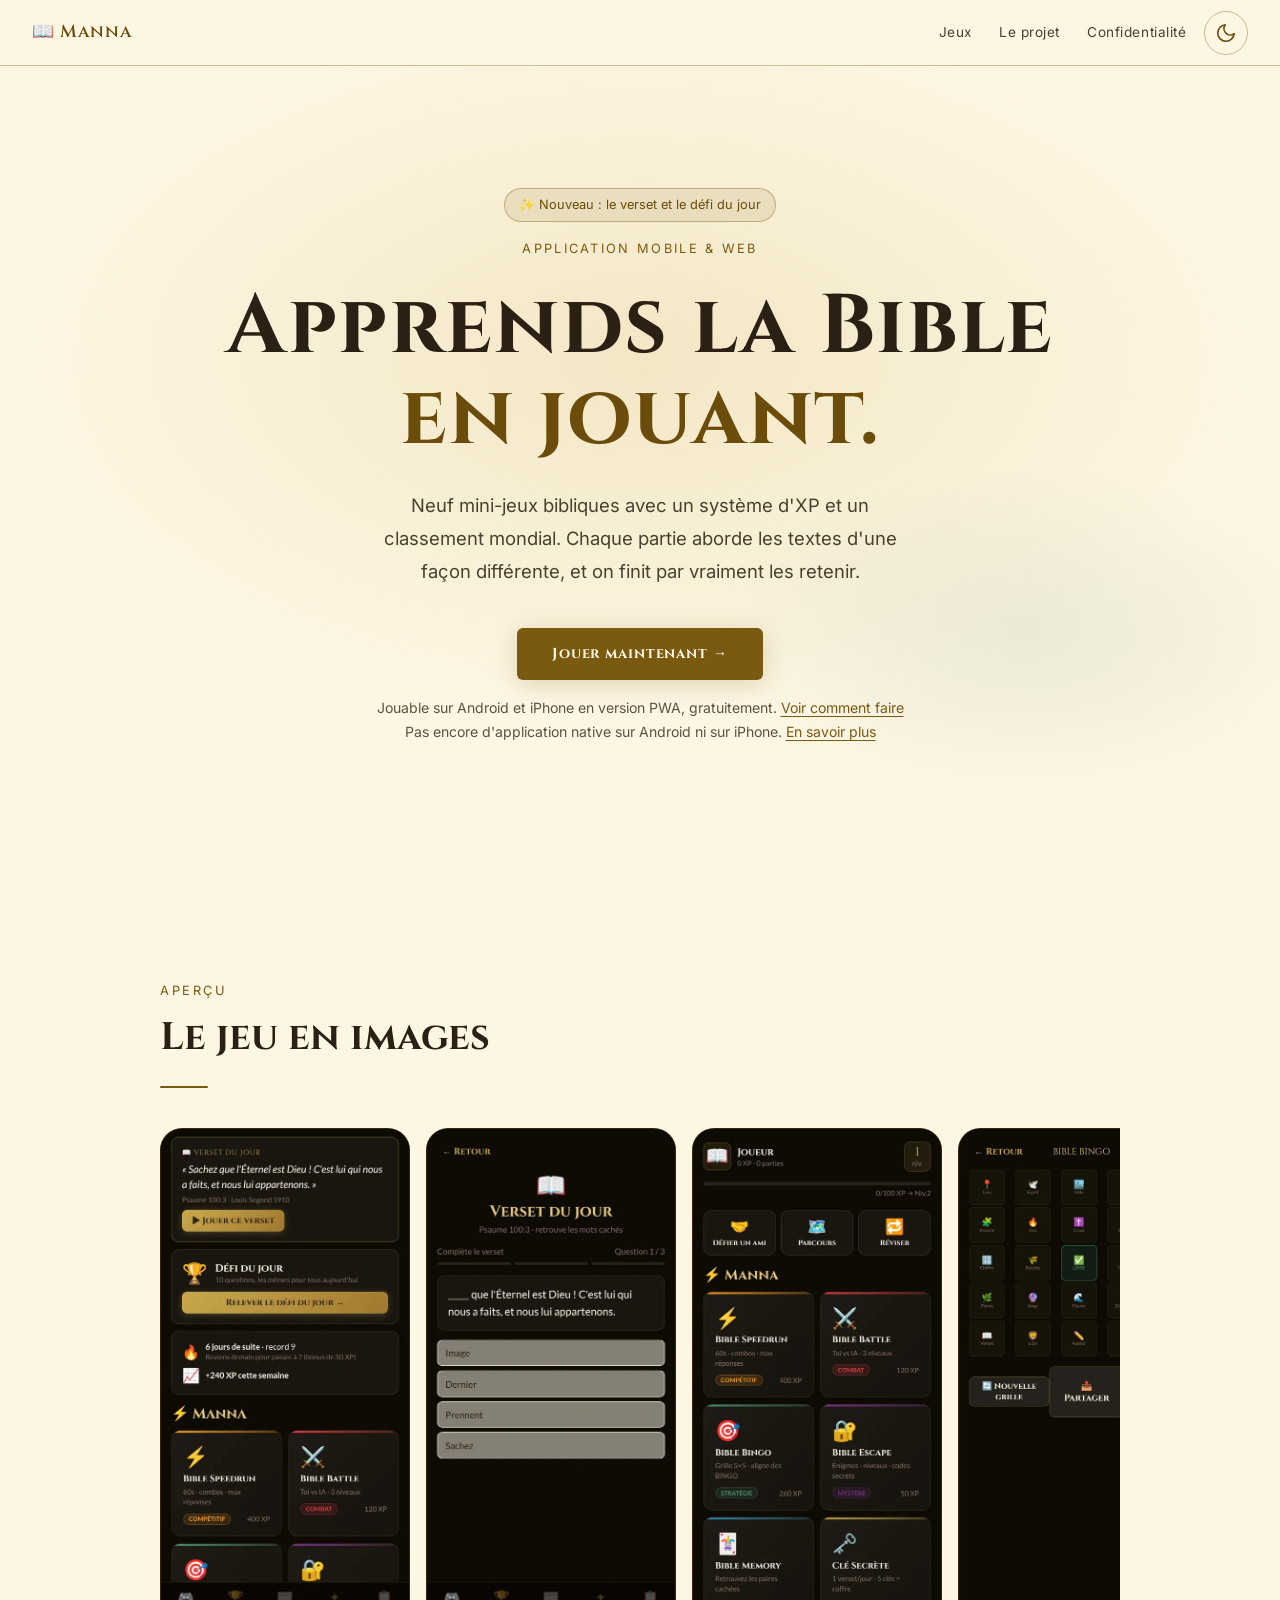
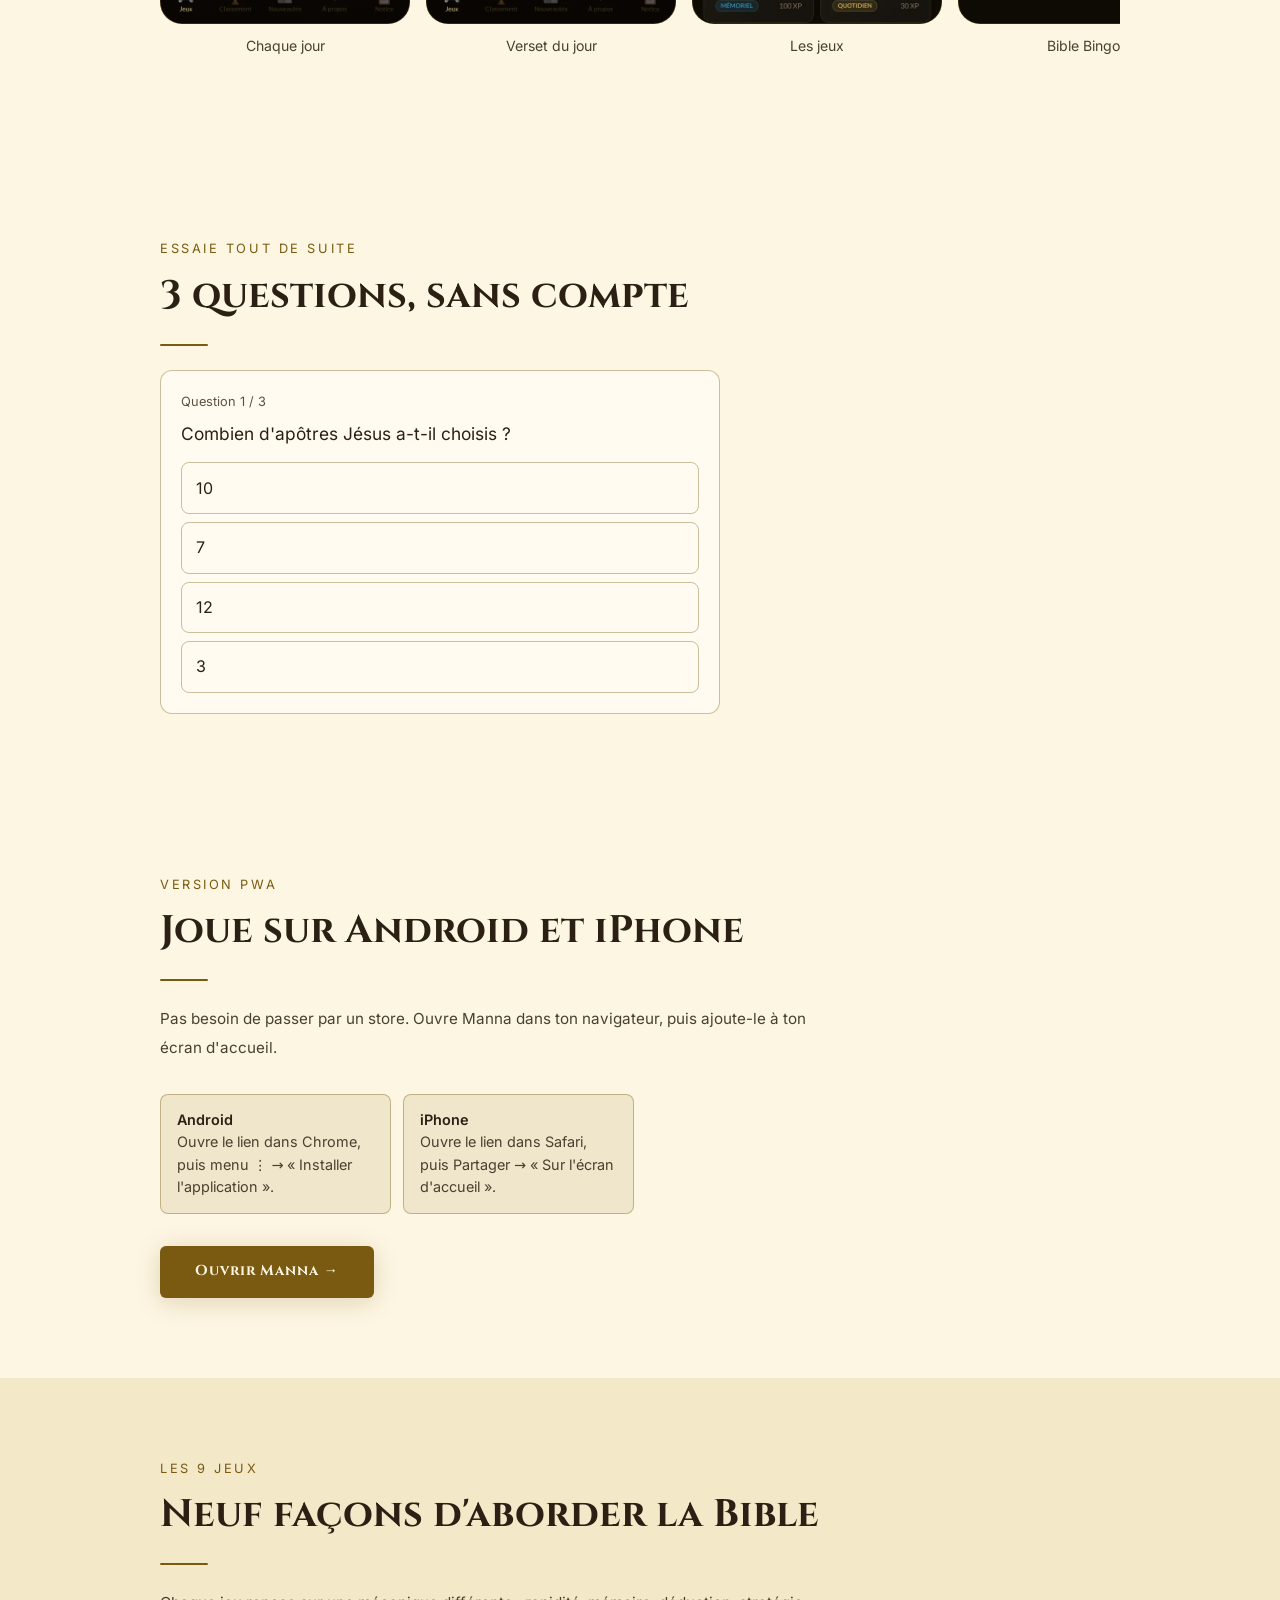
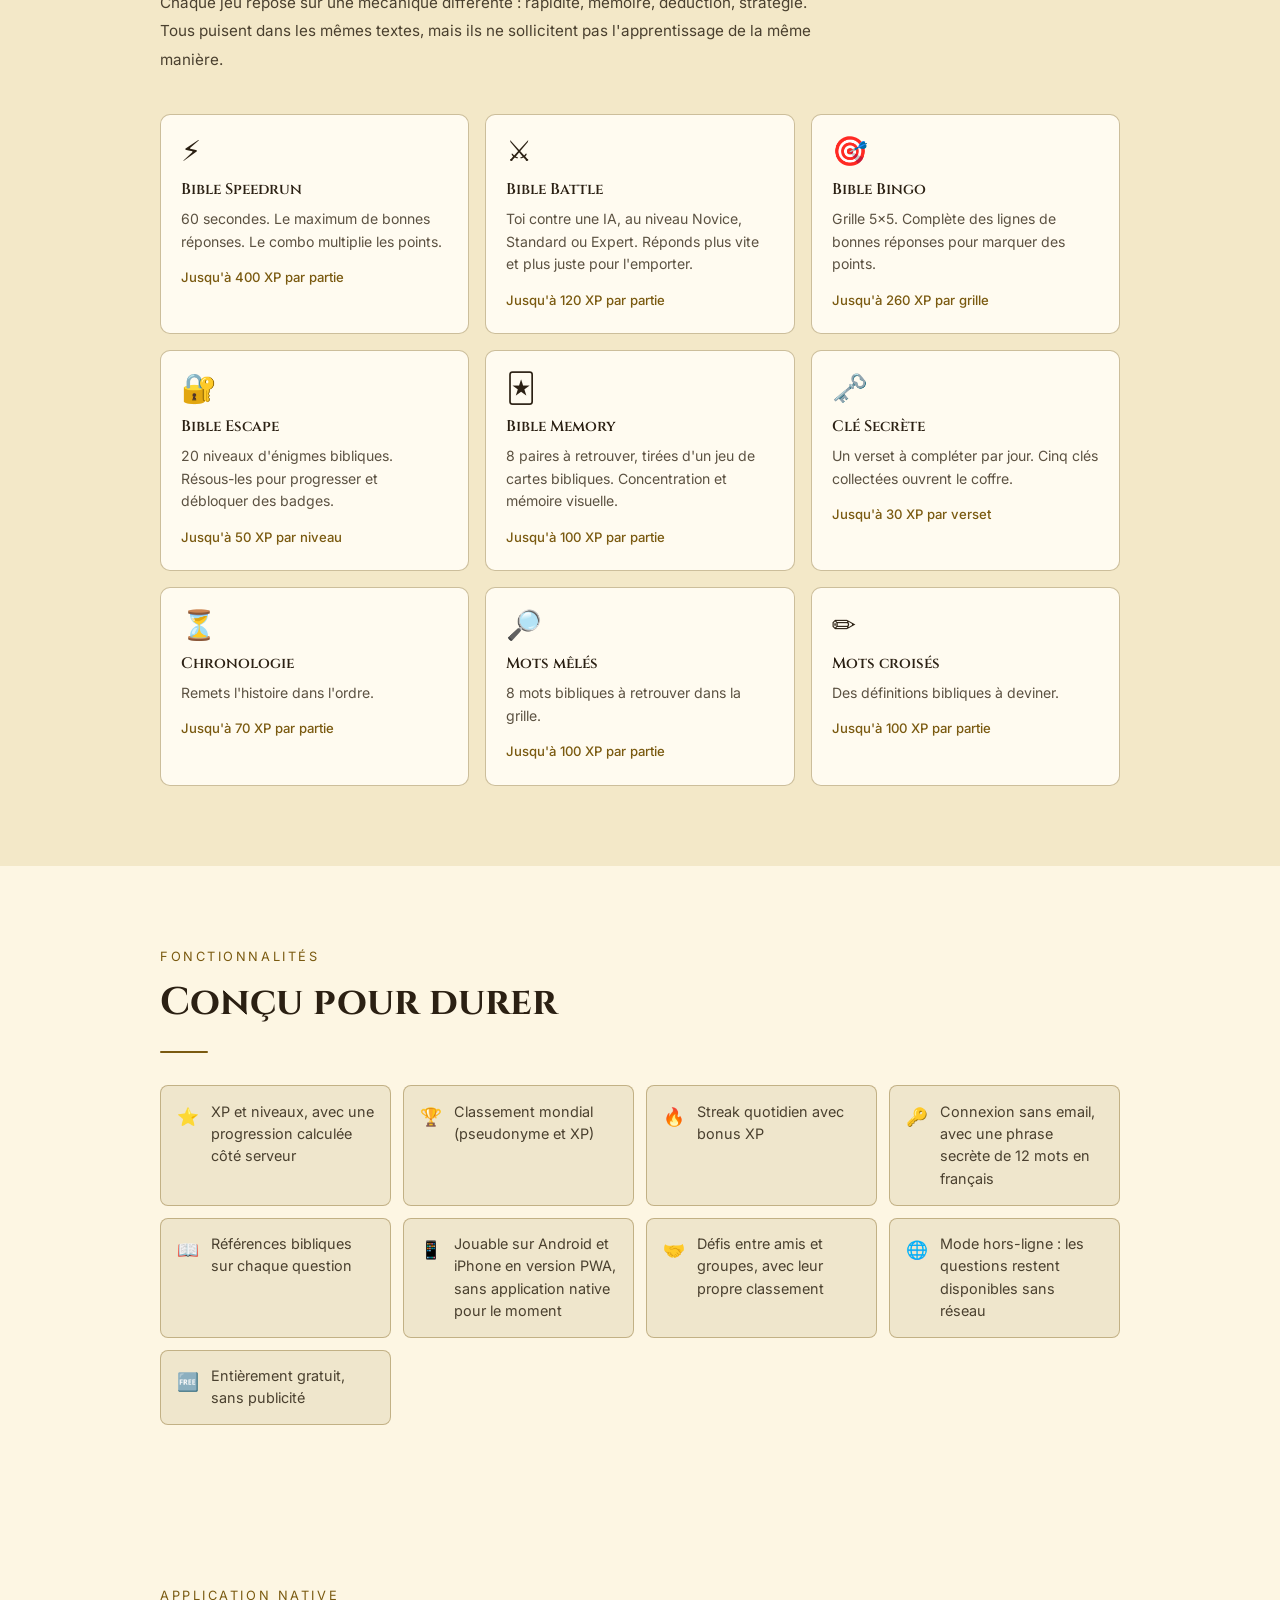
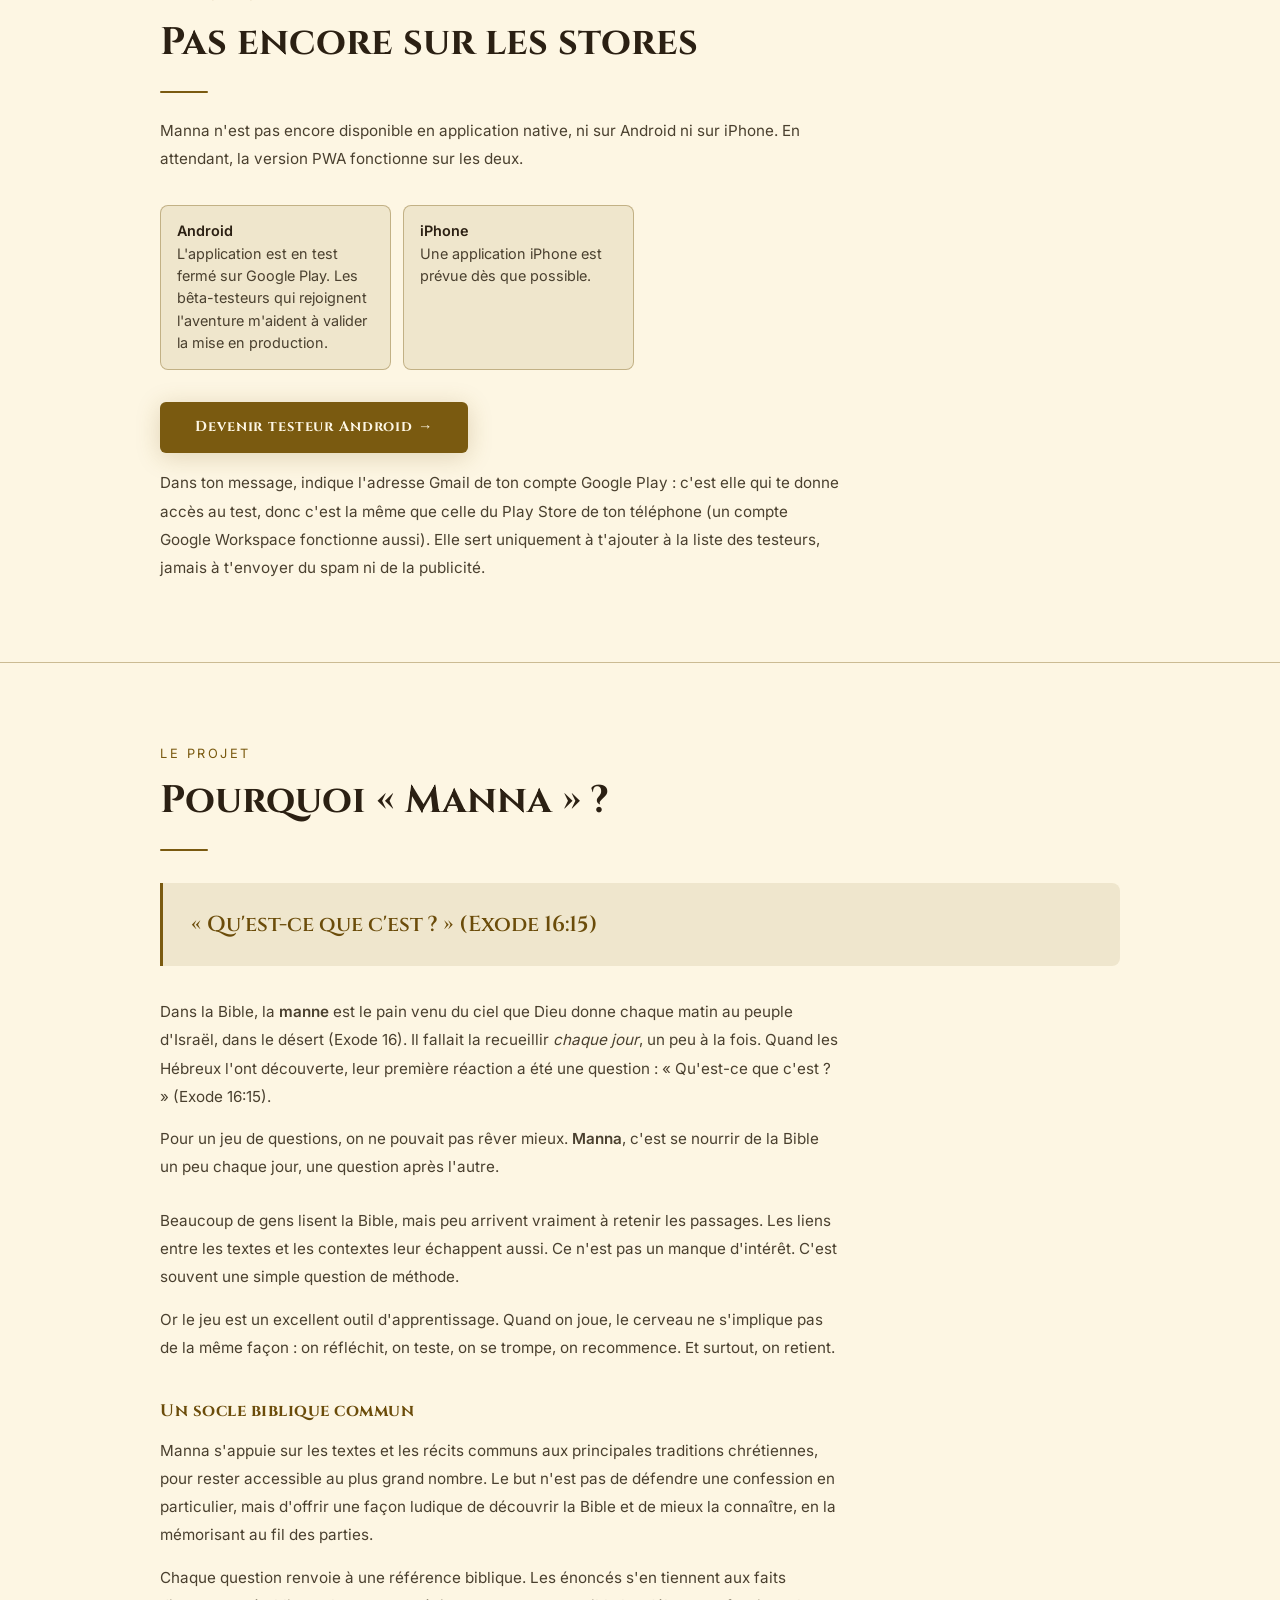
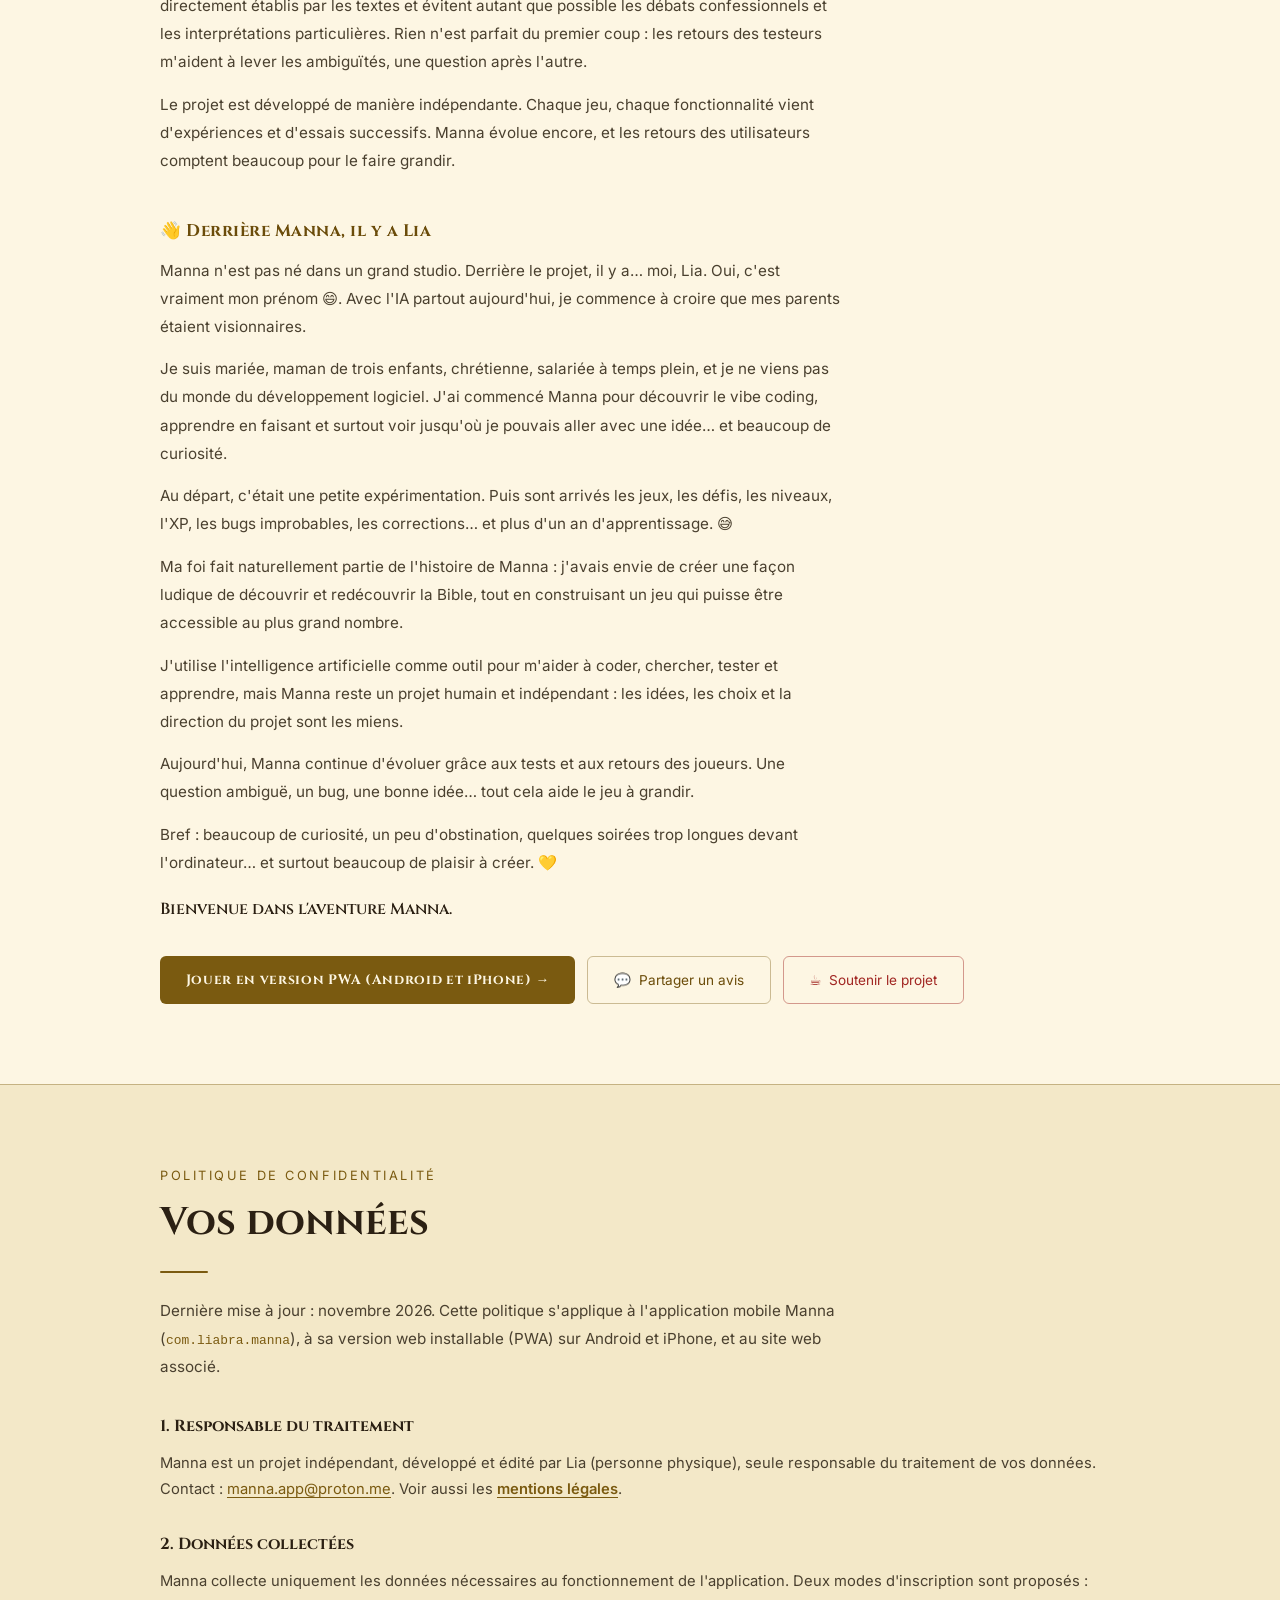
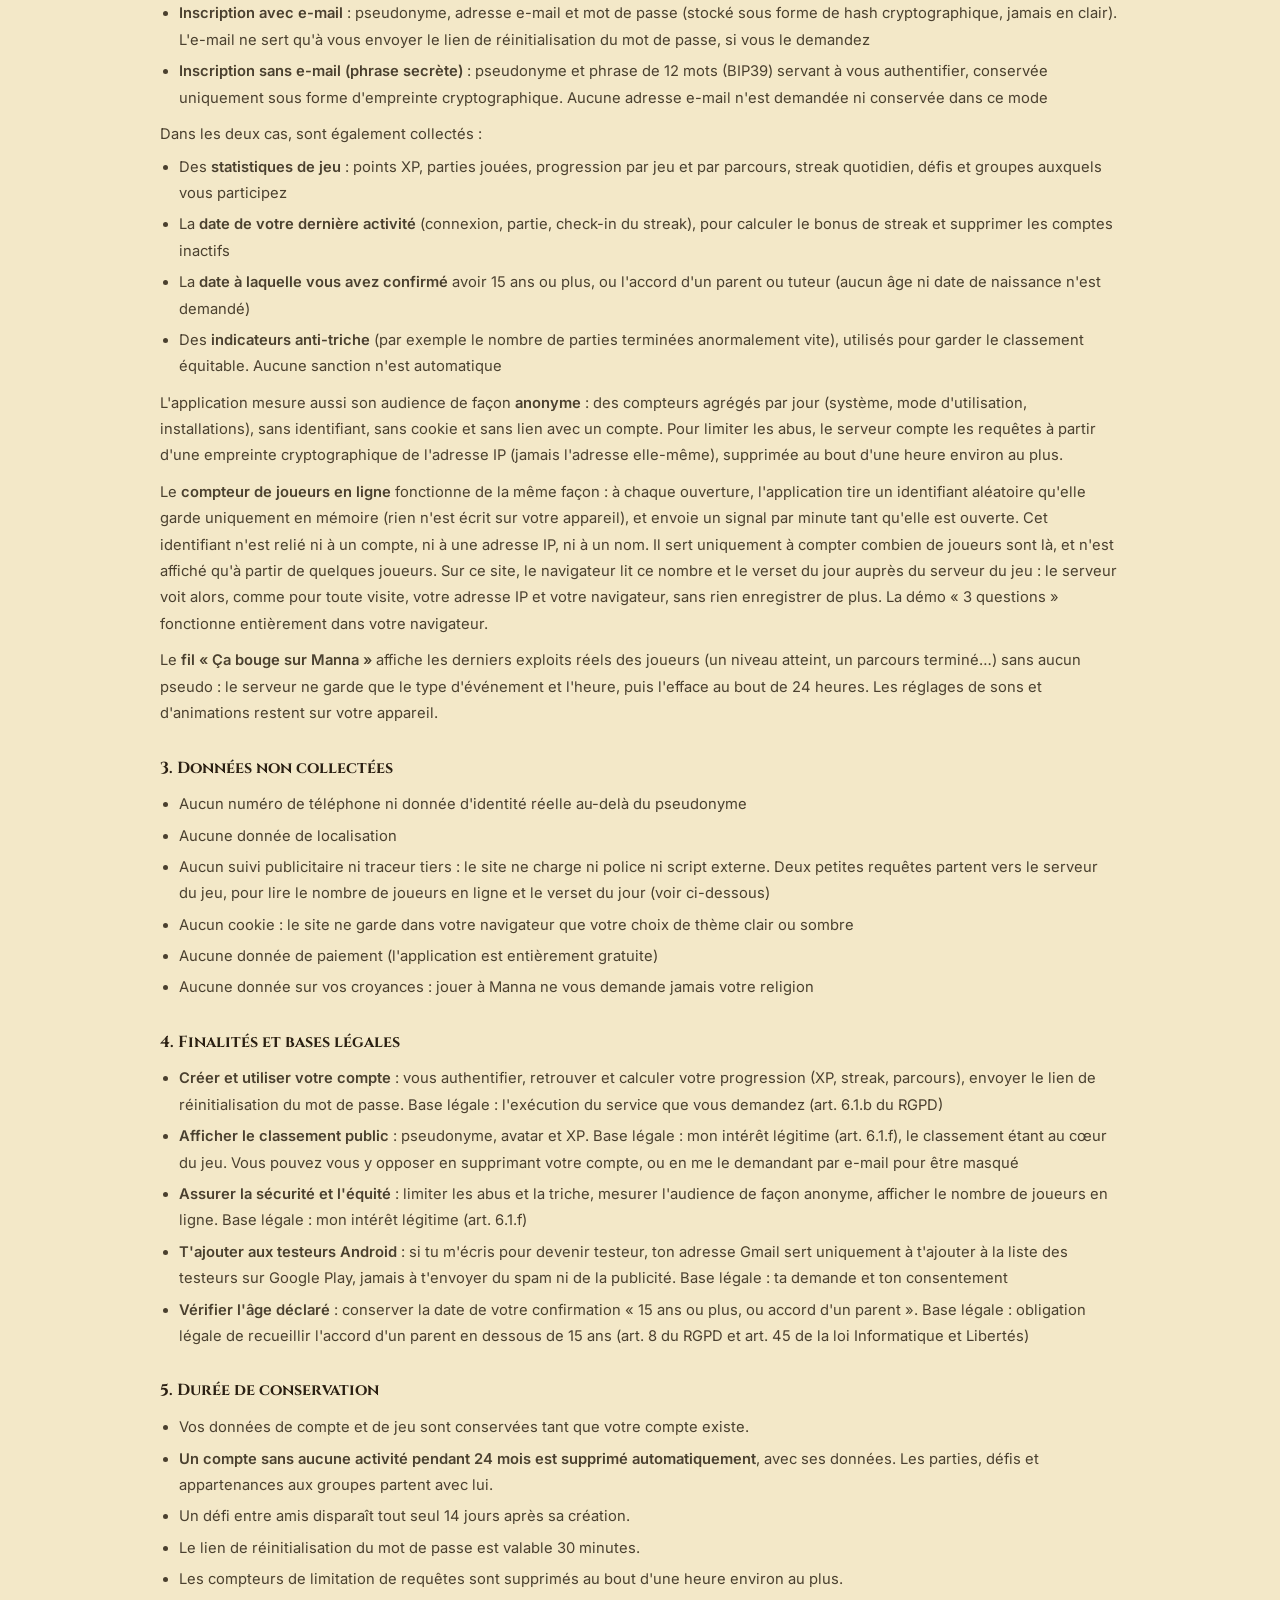
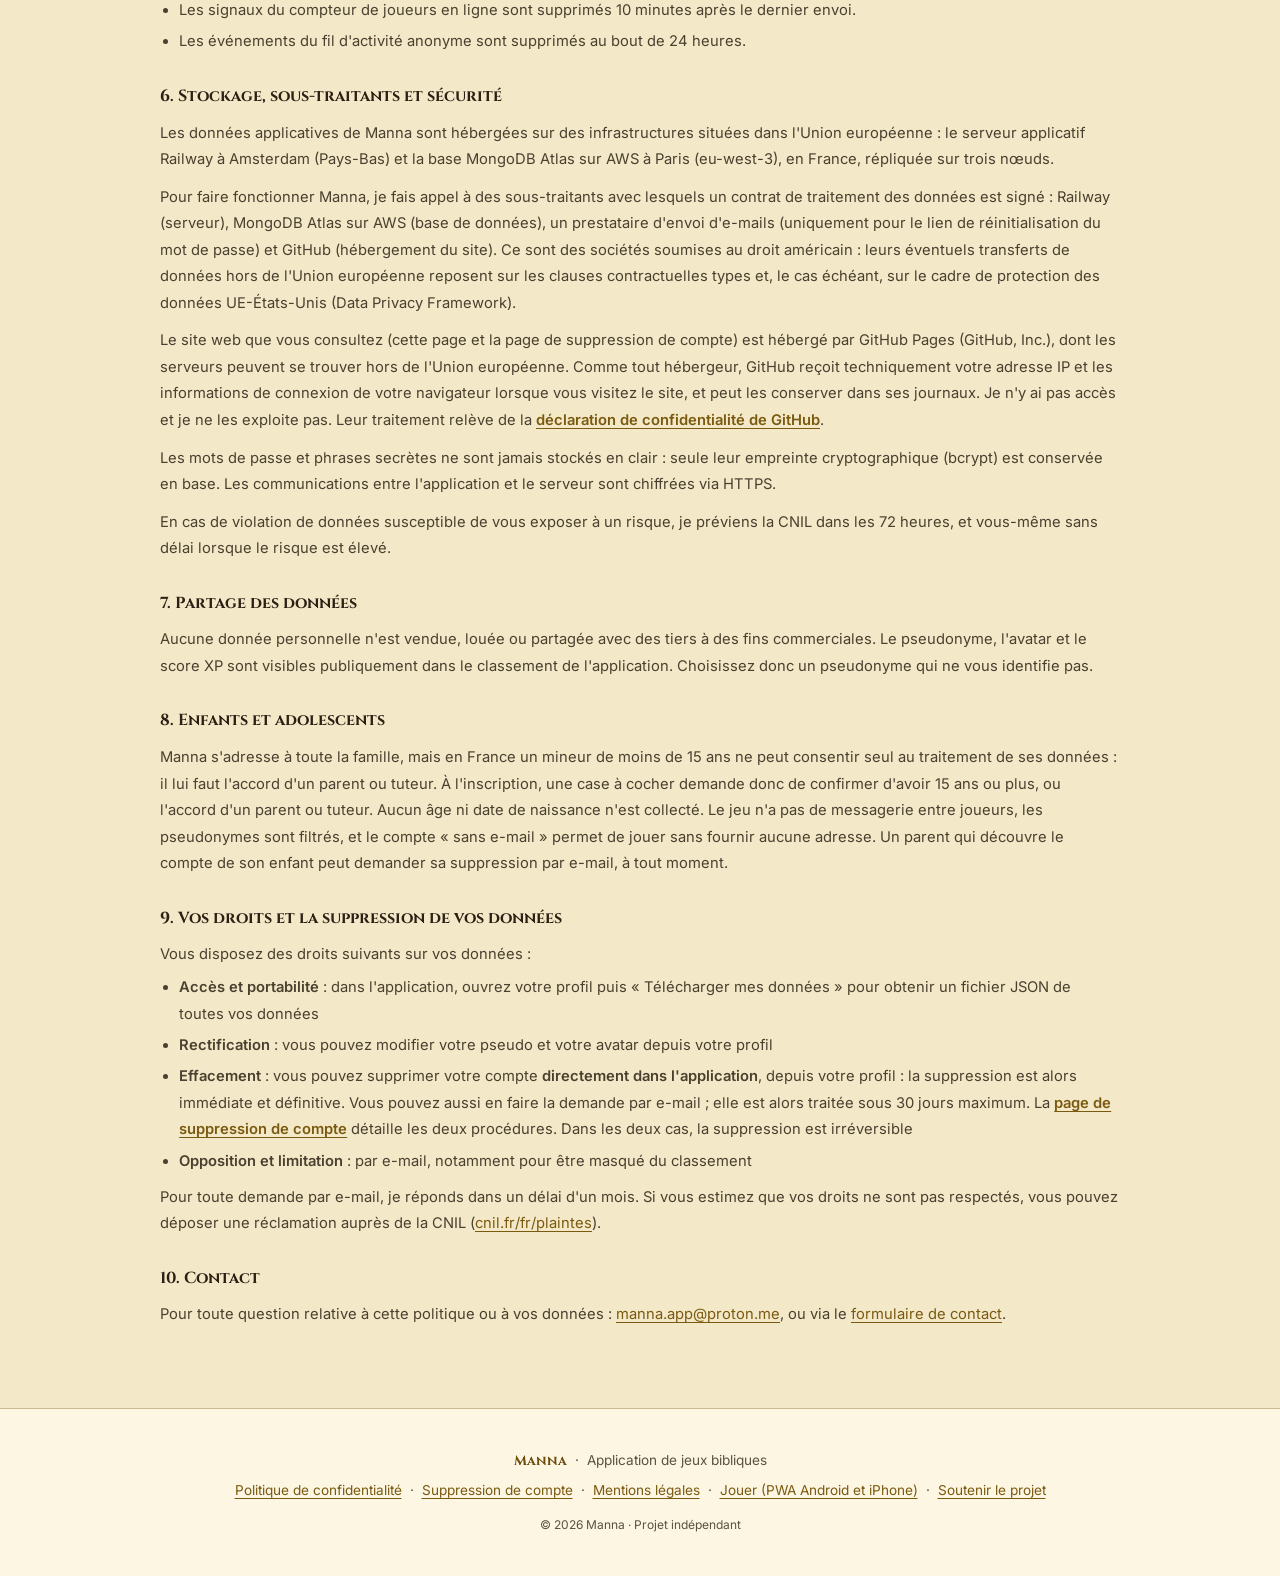
==== commit d3e03a00: "fix: verset jouable sur le site sans compte, bandeau Nouveau vers le verset, démo alignée sur les ti" ====
--- a/index.html
+++ b/index.html
@@ -238,12 +238,15 @@
     .news-pill { display:inline-block; margin:0 auto 1rem; padding:.3rem .85rem; border-radius:999px; border:1px solid var(--gold-border); background:var(--gold-dim); color:var(--gold-light); font-size:.8rem; text-decoration:none; }
     .news-pill:hover { border-color:var(--gold); }
     #verset { padding-top:0; padding-bottom:1rem; }
-    #verset[hidden], #demo[hidden] { display:none; }
+    #verset[hidden], #demo[hidden], [data-verse-play][hidden], [data-verse-fallback][hidden], .verse-game[hidden], [data-verse-intro][hidden] { display:none; }
+    .verse-game { text-align:left; }
+    button.btn { cursor:pointer; font-size:.85rem; }
+    button.btn-primary { border:0; }
     .verse-card { max-width:620px; margin:0 auto; text-align:center; background:var(--ink-card); border:1px solid var(--gold-border); border-radius:12px; padding:1.25rem 1.2rem; }
     .verse-label { font-size:.75rem; letter-spacing:.12em; color:var(--gold); font-family:'Cinzel', serif; margin:0 0 .5rem; }
     .verse-text { font-style:italic; font-size:1.08rem; line-height:1.6; color:var(--parch); margin:0 0 .4rem; }
     .verse-ref { font-size:.8rem; color:var(--gray); margin:0 0 .9rem; }
-    .demo-box { max-width:560px; margin:0 auto; background:var(--ink-card); border:1px solid var(--gold-border); border-radius:12px; padding:1.25rem; }
+    .demo-box { max-width:560px; margin:0; background:var(--ink-card); border:1px solid var(--gold-border); border-radius:12px; padding:1.25rem; }
     .demo-count { font-size:.8rem; color:var(--gray); margin:0 0 .4rem; }
     .demo-q { font-size:1.08rem; color:var(--parch); margin:0 0 .9rem; }
     .demo-opts { display:grid; gap:.5rem; }
@@ -466,9 +469,13 @@
   <div class="container">
     <div class="verse-card">
       <p class="verse-label">📖 VERSET DU JOUR</p>
-      <p class="verse-text" data-verse-text></p>
-      <p class="verse-ref" data-verse-ref></p>
-      <a href="https://bibleduo-game-production.up.railway.app" target="_blank" rel="noopener" class="btn btn-primary">Jouer ce verset →</a>
+      <div data-verse-intro>
+        <p class="verse-text" data-verse-text></p>
+        <p class="verse-ref" data-verse-ref></p>
+        <button type="button" class="btn btn-primary" data-verse-play hidden>Jouer ce verset (sans compte) →</button>
+        <a href="https://bibleduo-game-production.up.railway.app" target="_blank" rel="noopener" class="btn btn-primary" data-verse-fallback hidden>Jouer ce verset →</a>
+      </div>
+      <div class="verse-game" data-verse-game aria-live="polite" hidden></div>
     </div>
   </div>
 </section>
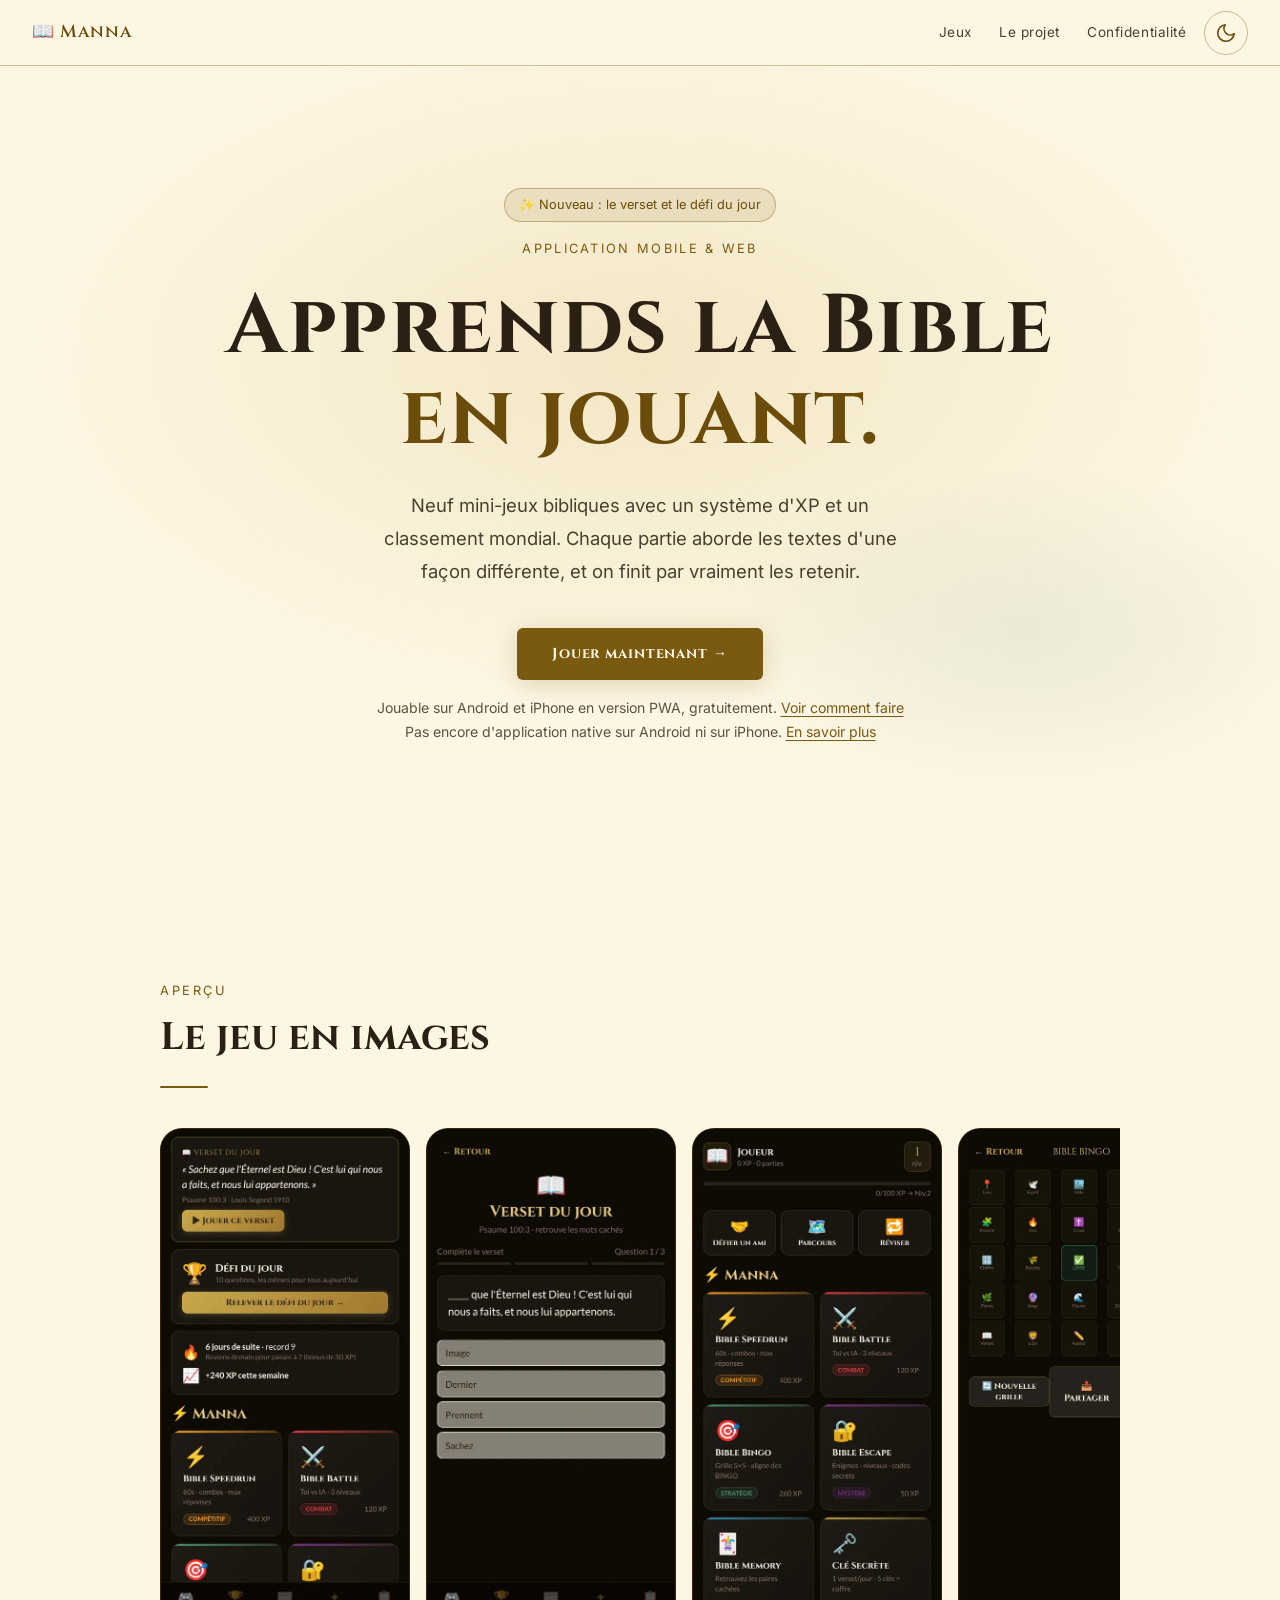
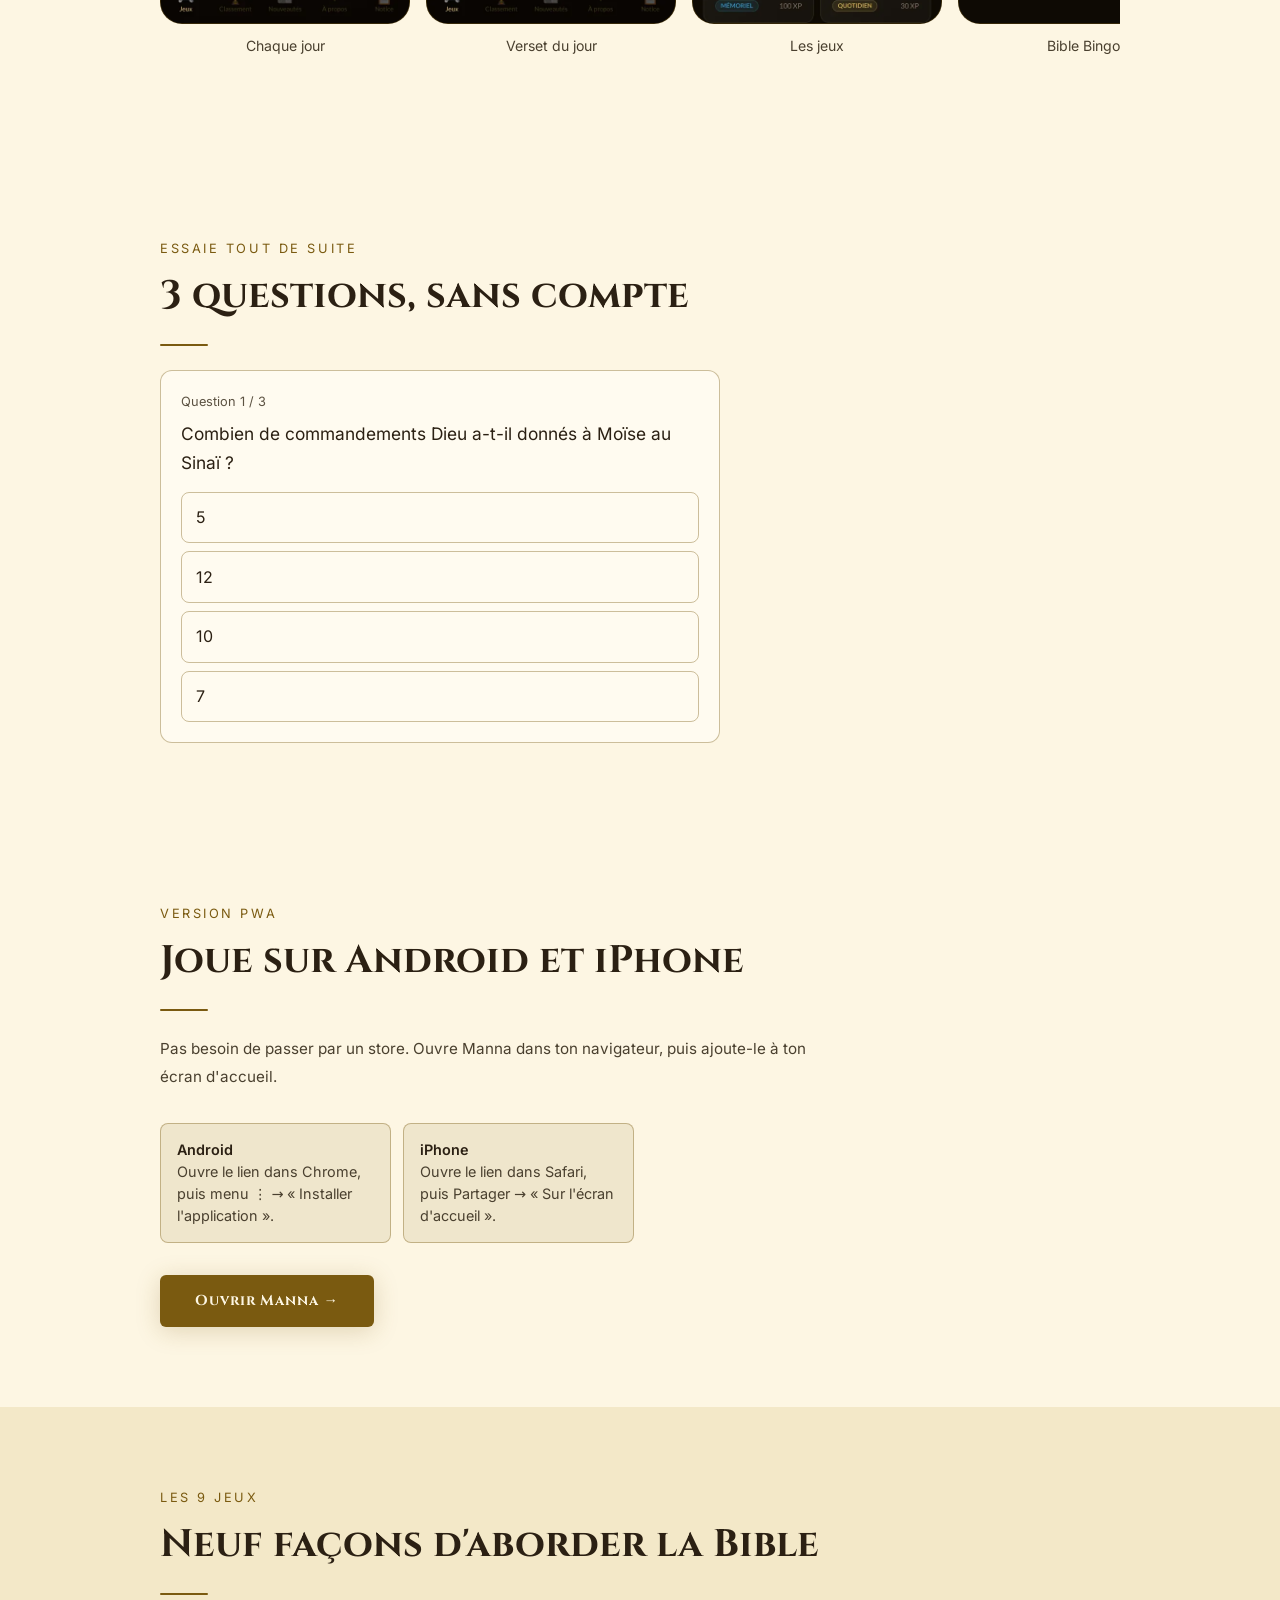
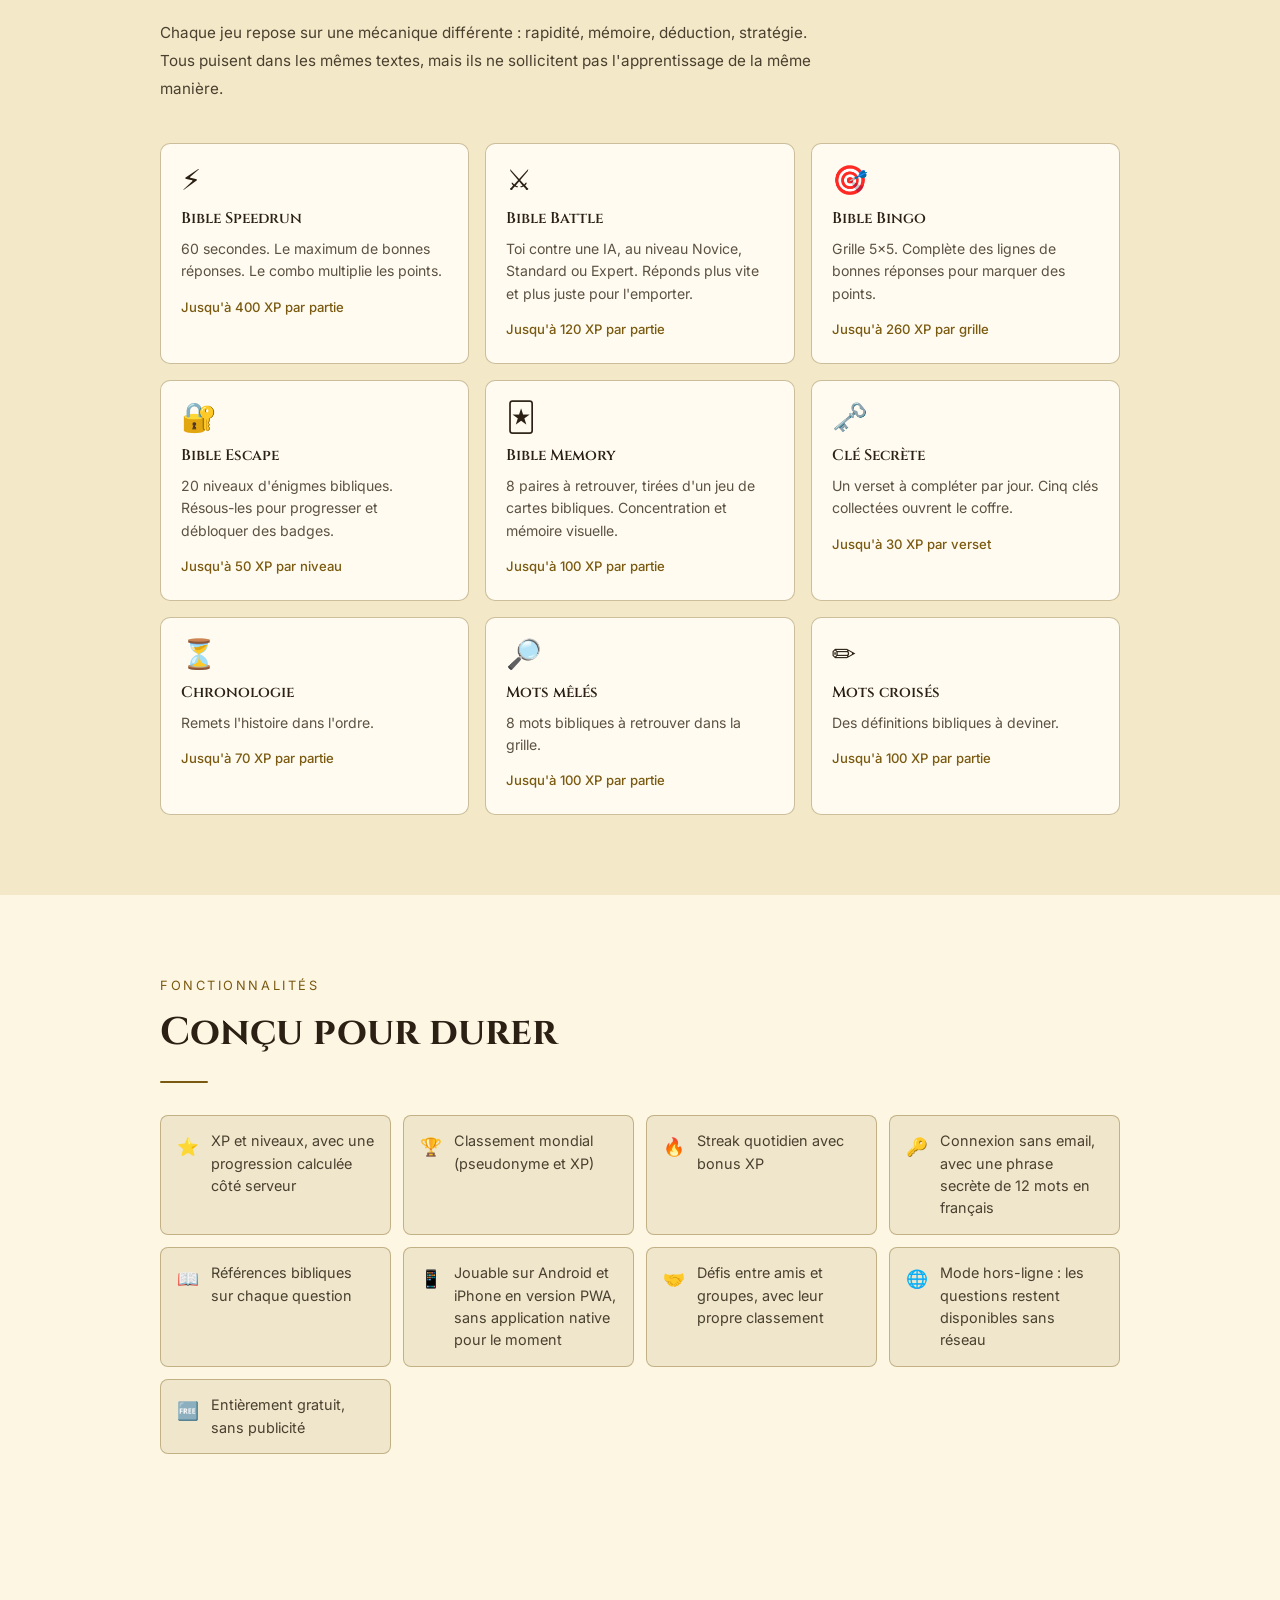
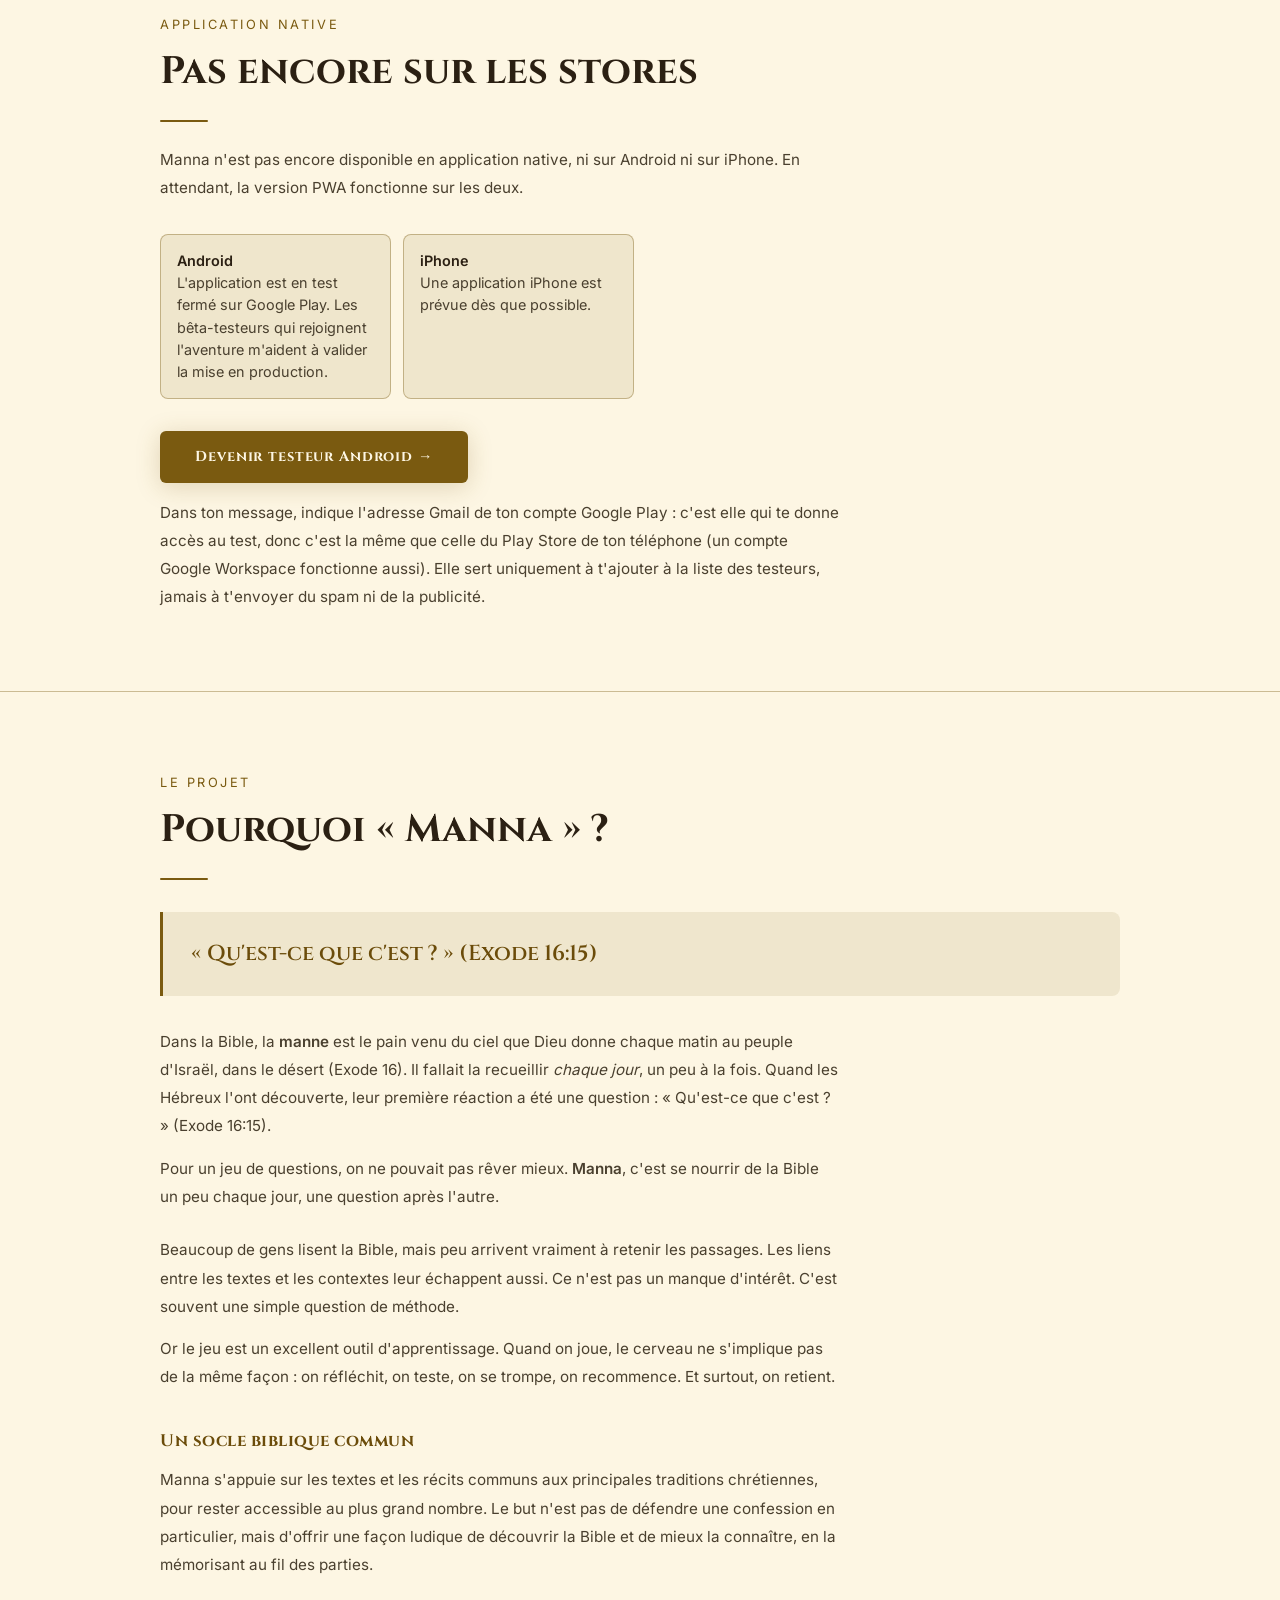
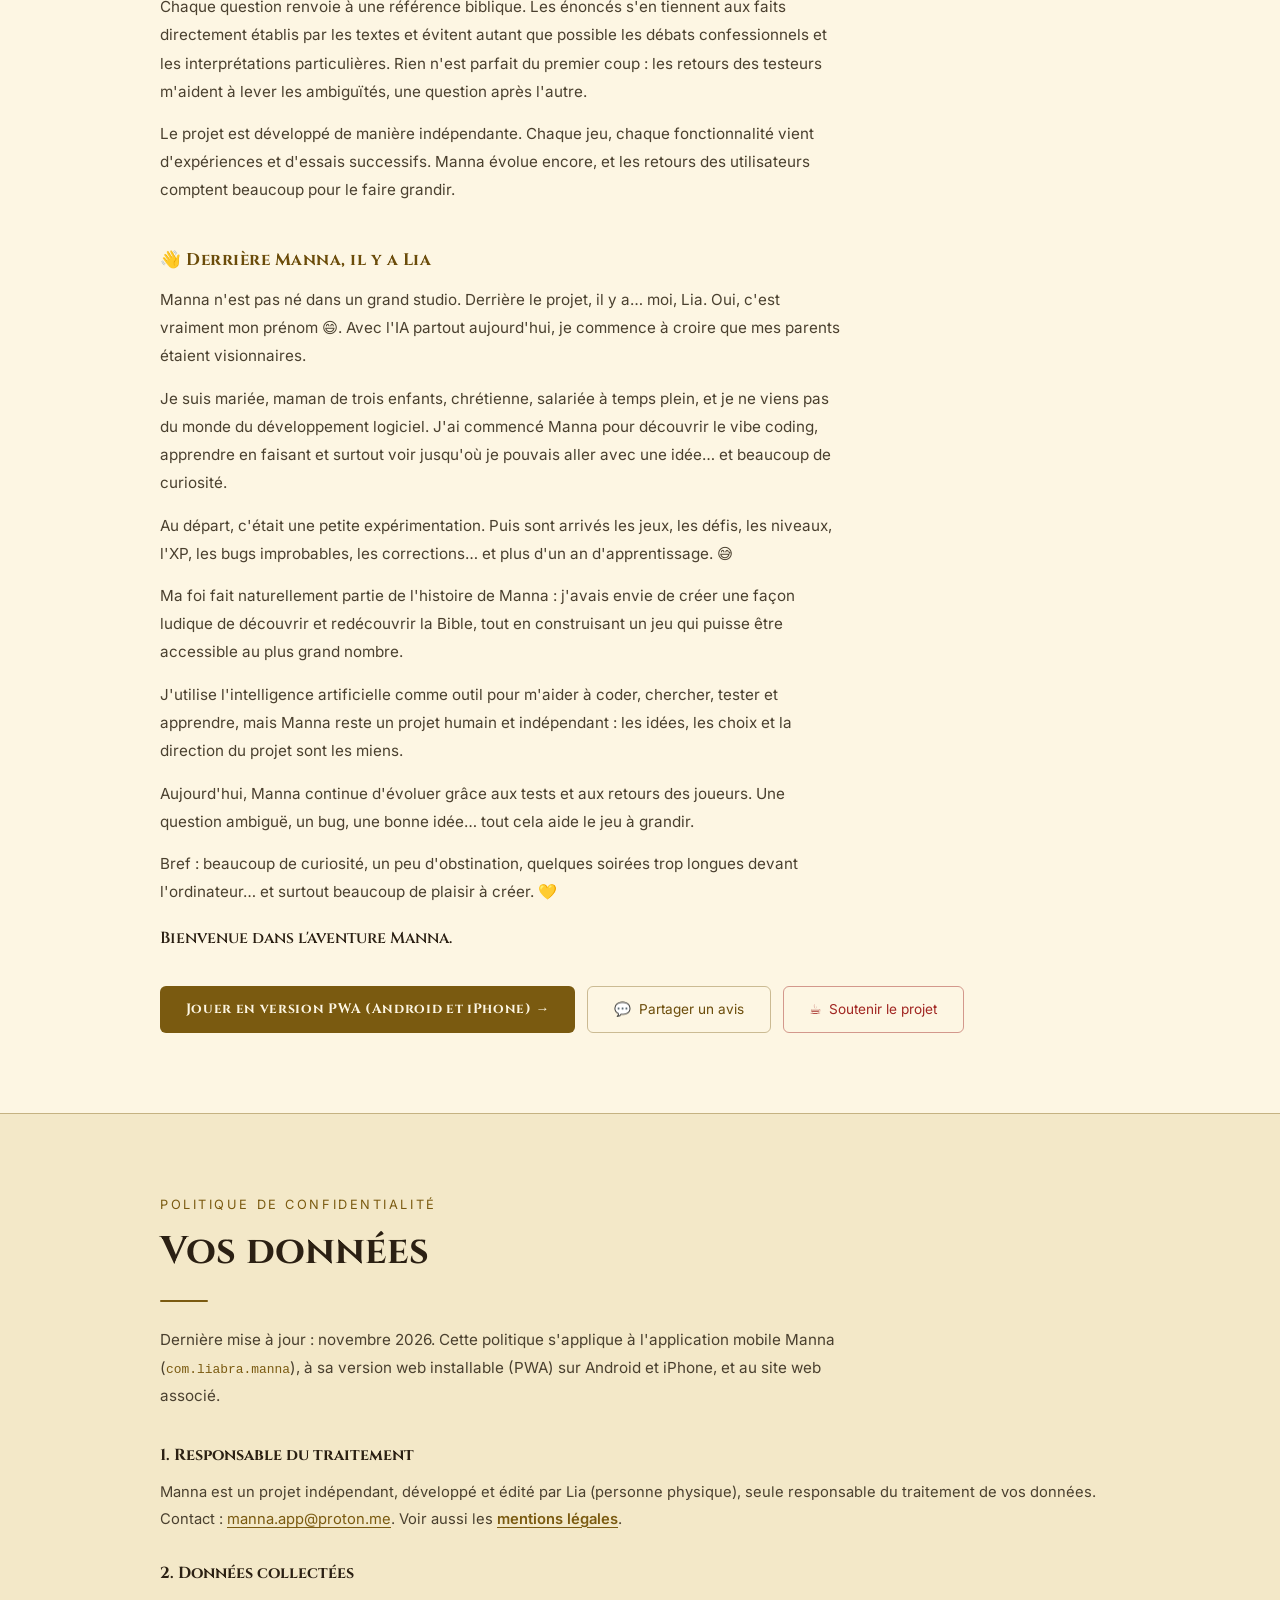
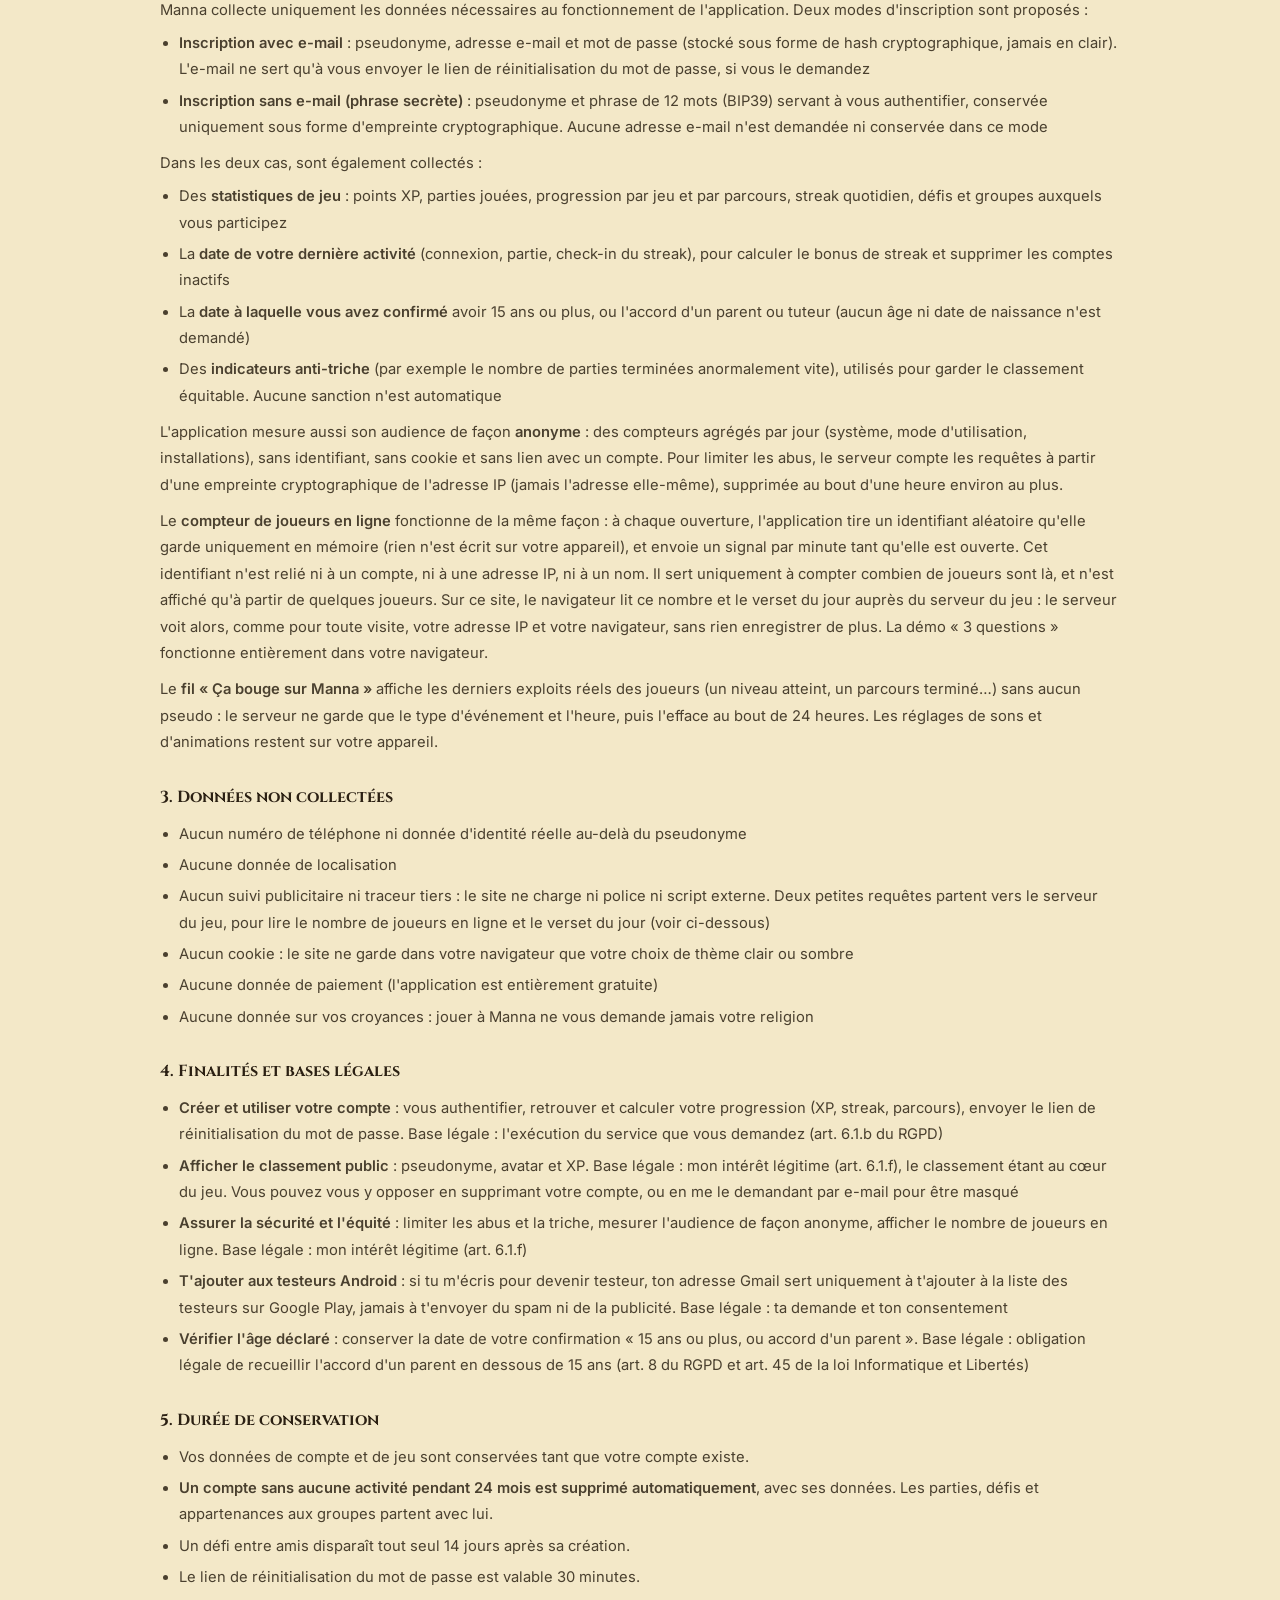
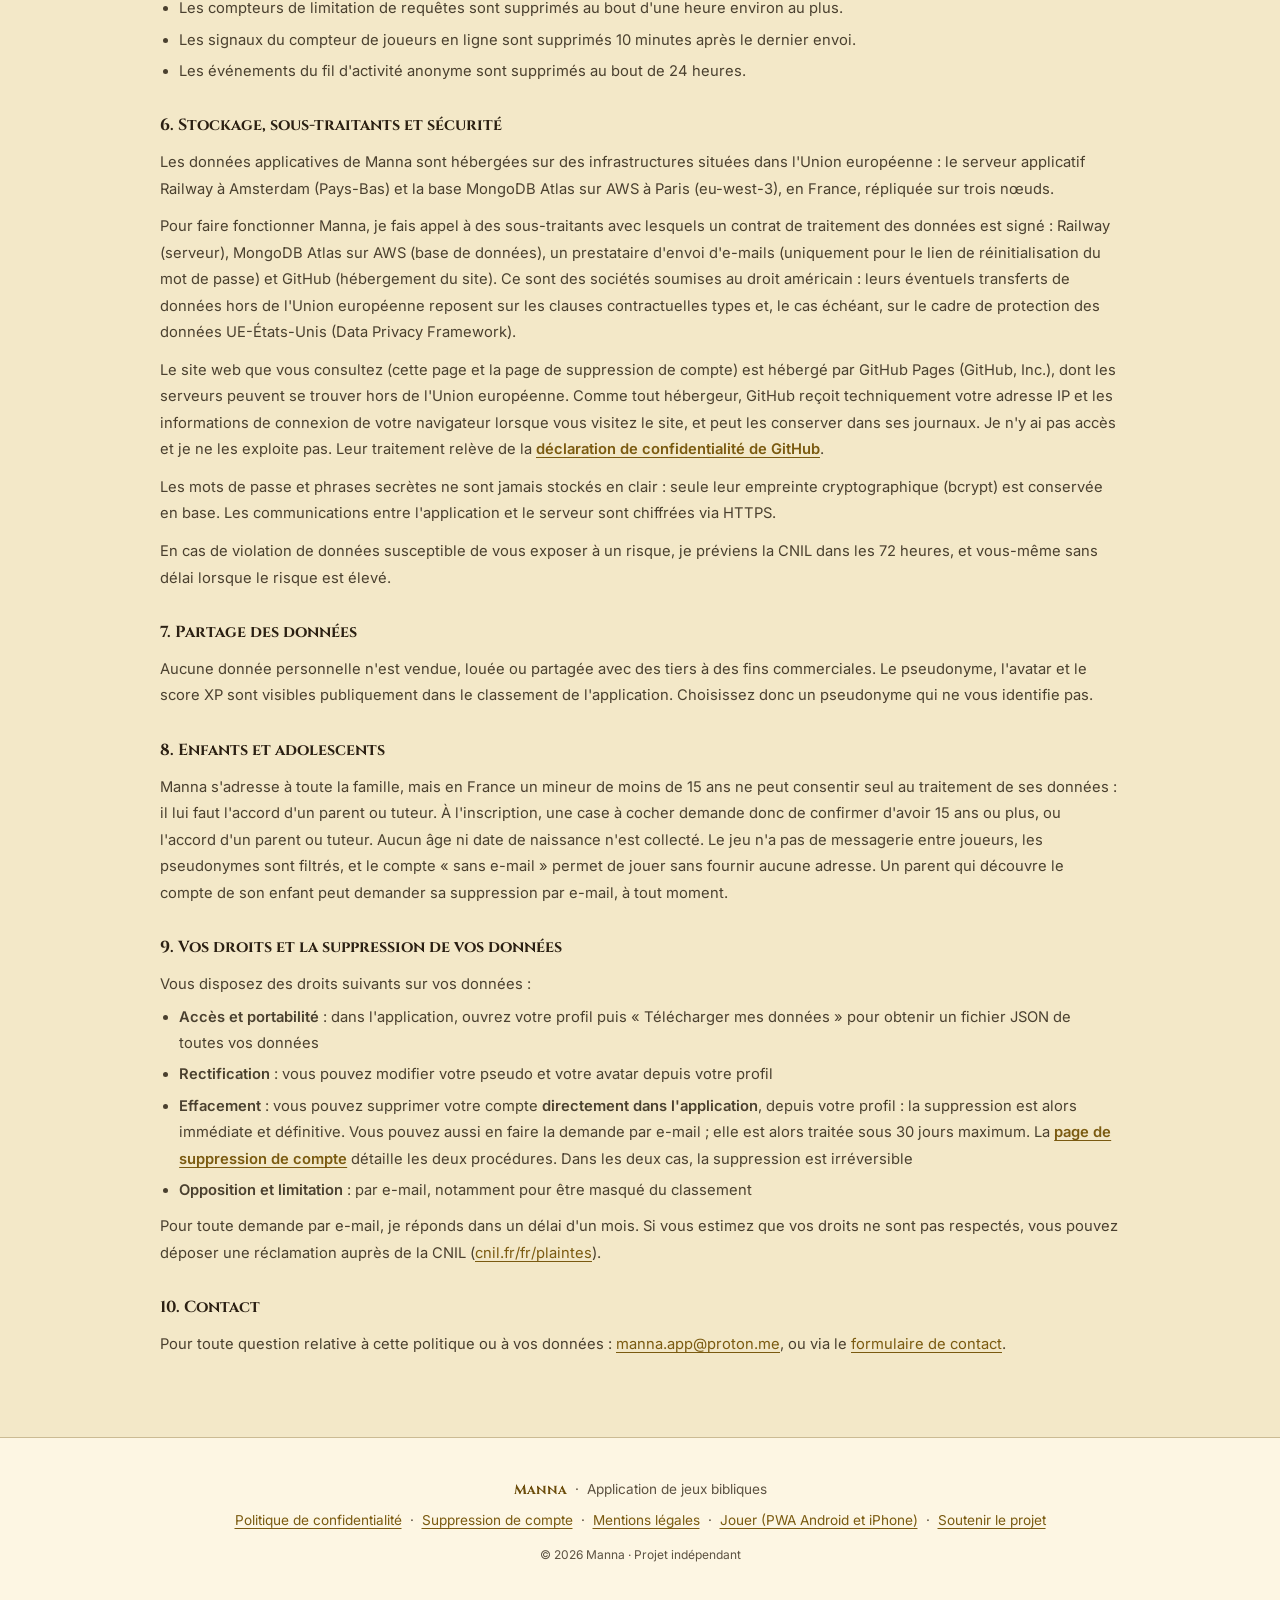
==== commit 4977d478: "fix(verset): le bouton « Mot suivant » passe sous la correction (collé au texte sur ordinateur)" ====
--- a/index.html
+++ b/index.html
@@ -256,6 +256,7 @@
     .demo-opt.ok { border-color:#22c55e; background:rgba(34,197,94,.14); }
     .demo-opt.ko { border-color:#ef4444; background:rgba(239,68,68,.12); }
     .demo-fb { margin-top:.9rem; }
+    .demo-fb strong { display:block; margin-bottom:.75rem; }
     .demo-fb p { margin:.35rem 0 .8rem; color:var(--gray-light); font-size:.92rem; }
     .demo-end { text-align:center; }
     .demo-score { font-family:'Cinzel', serif; font-size:2rem; color:var(--gold-light); margin:0; }
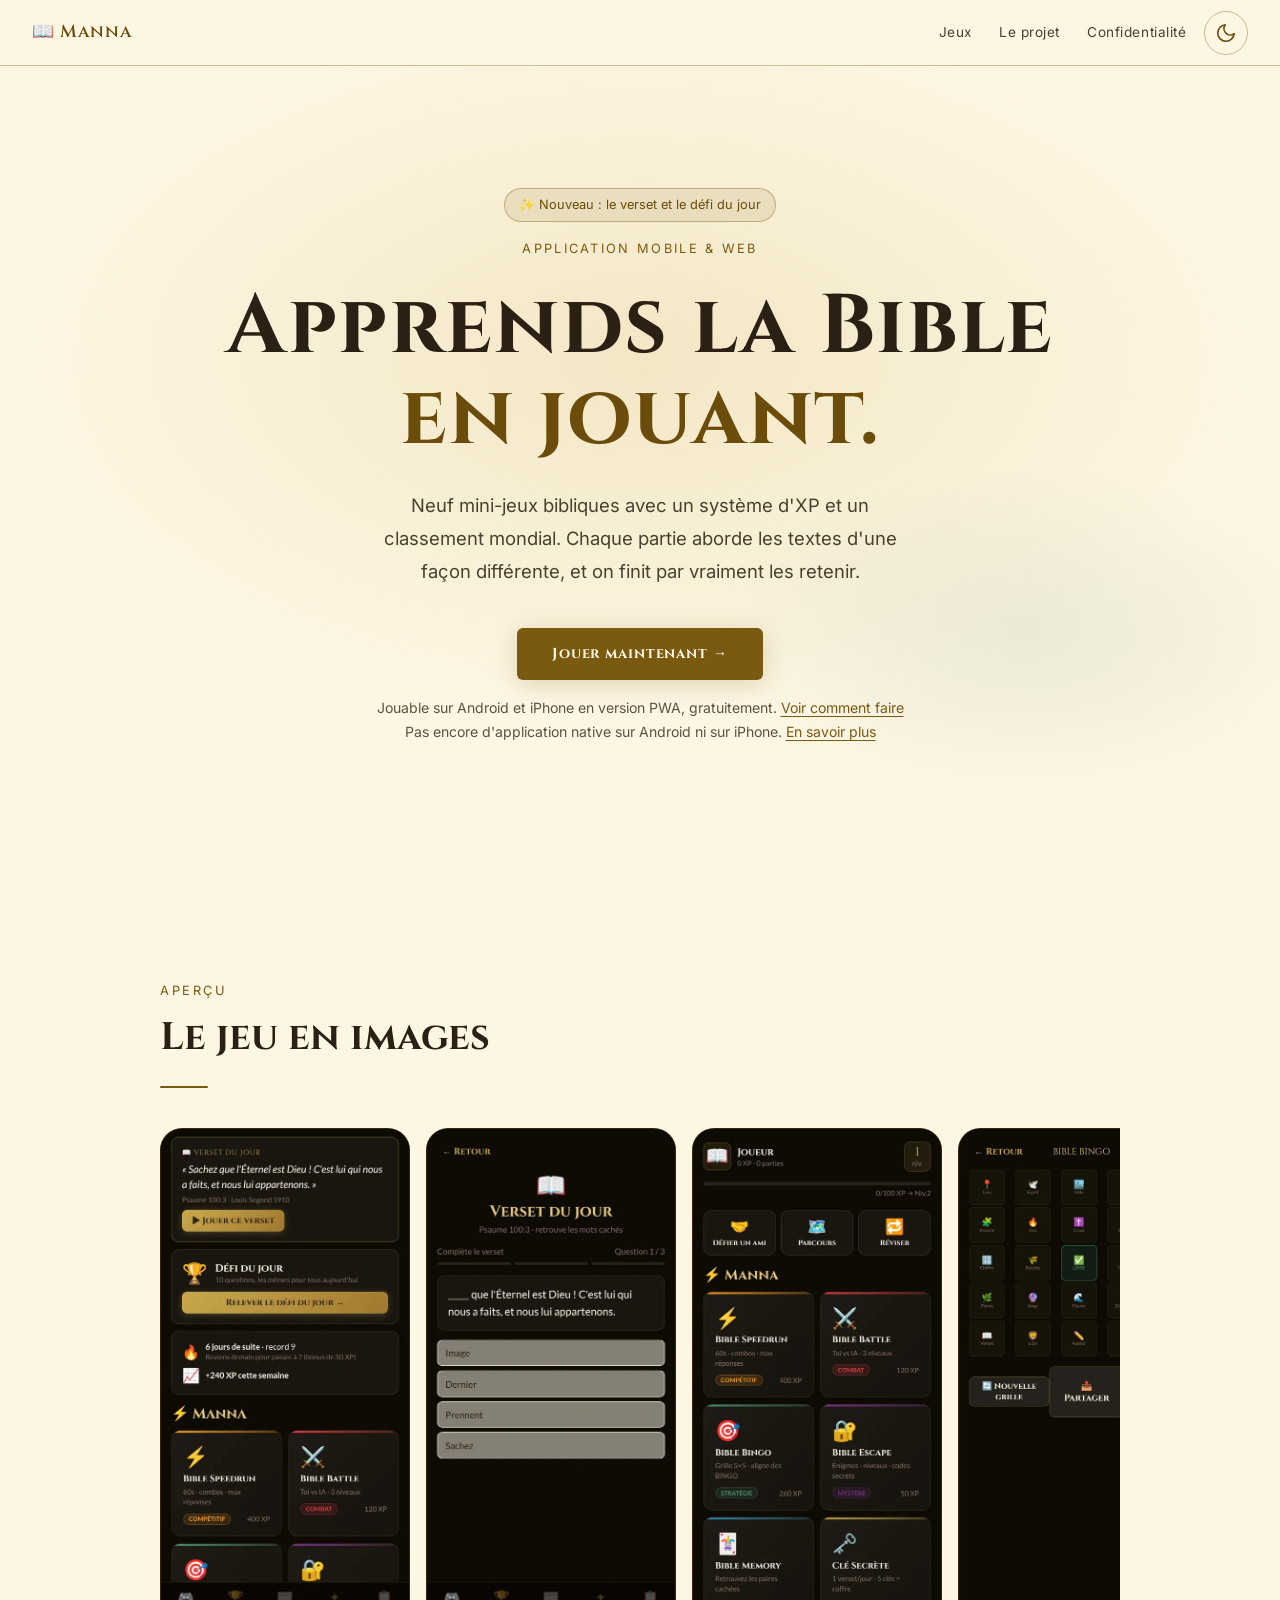
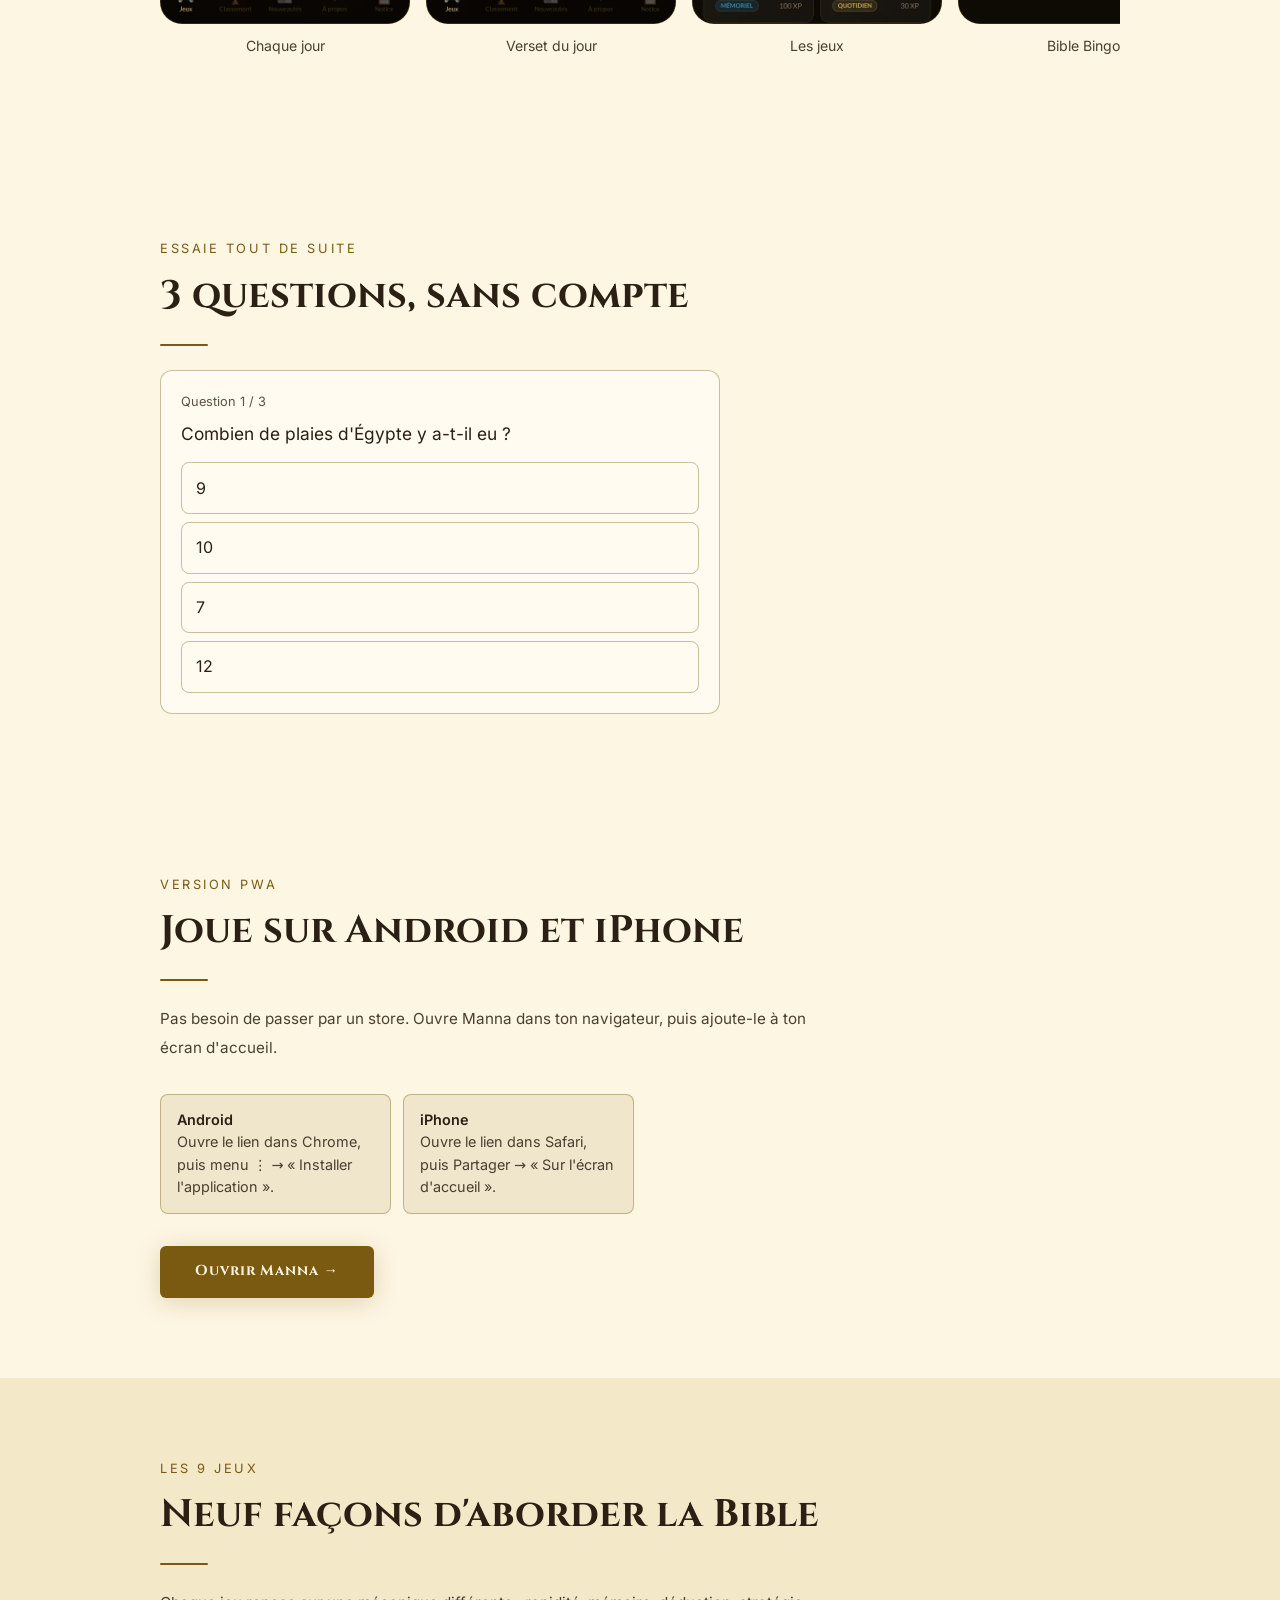
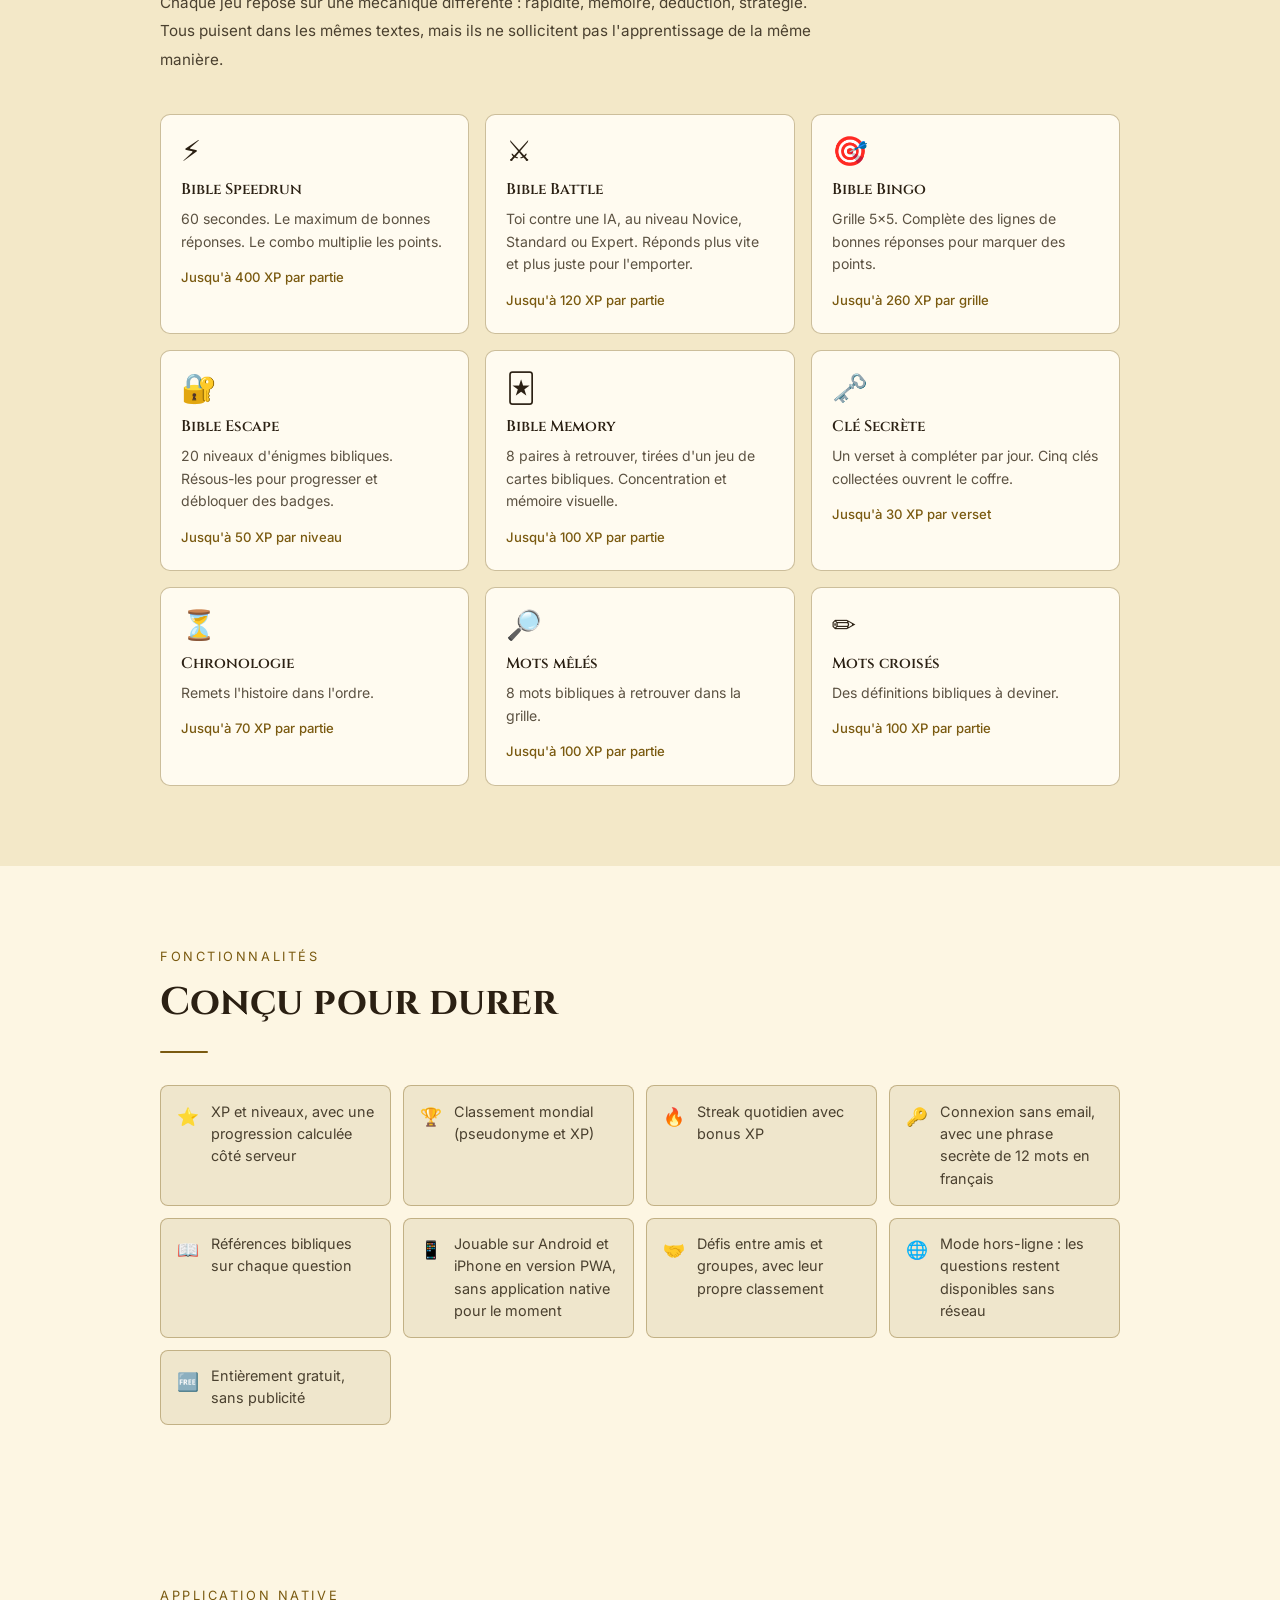
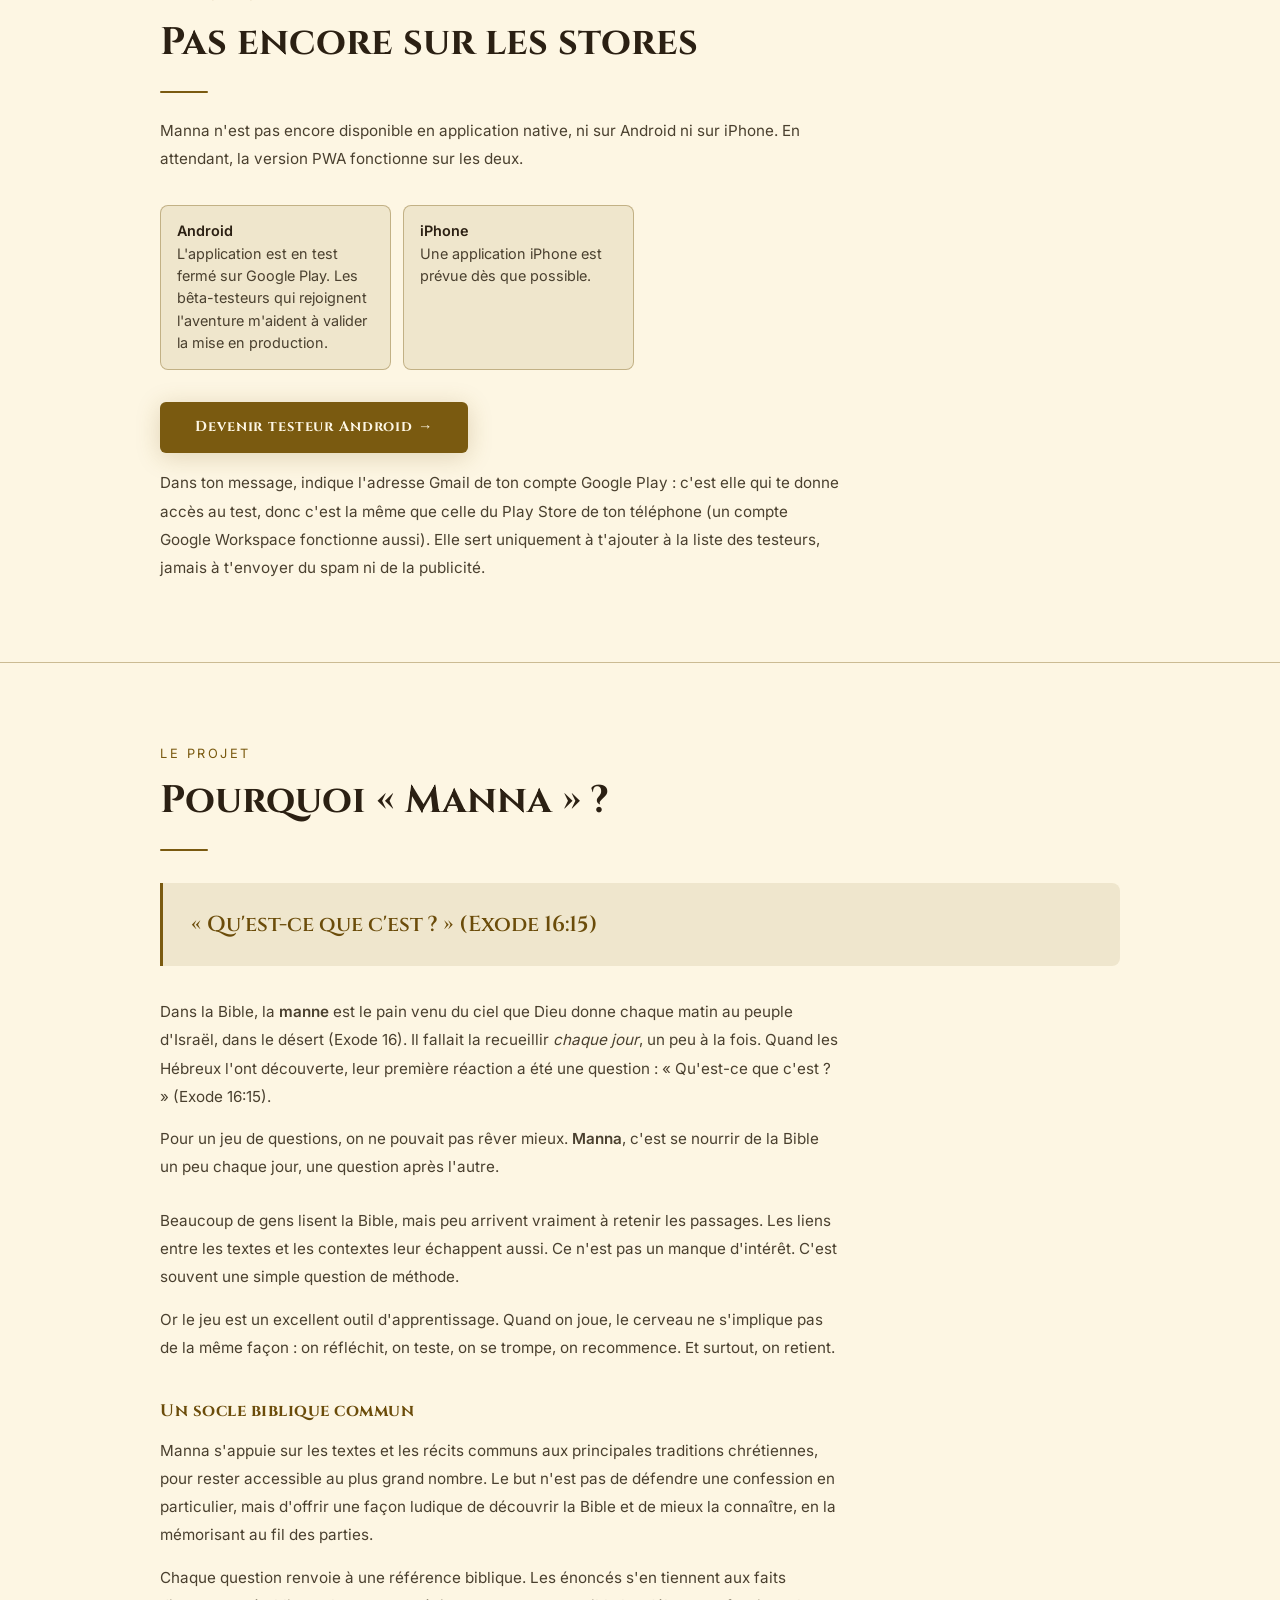
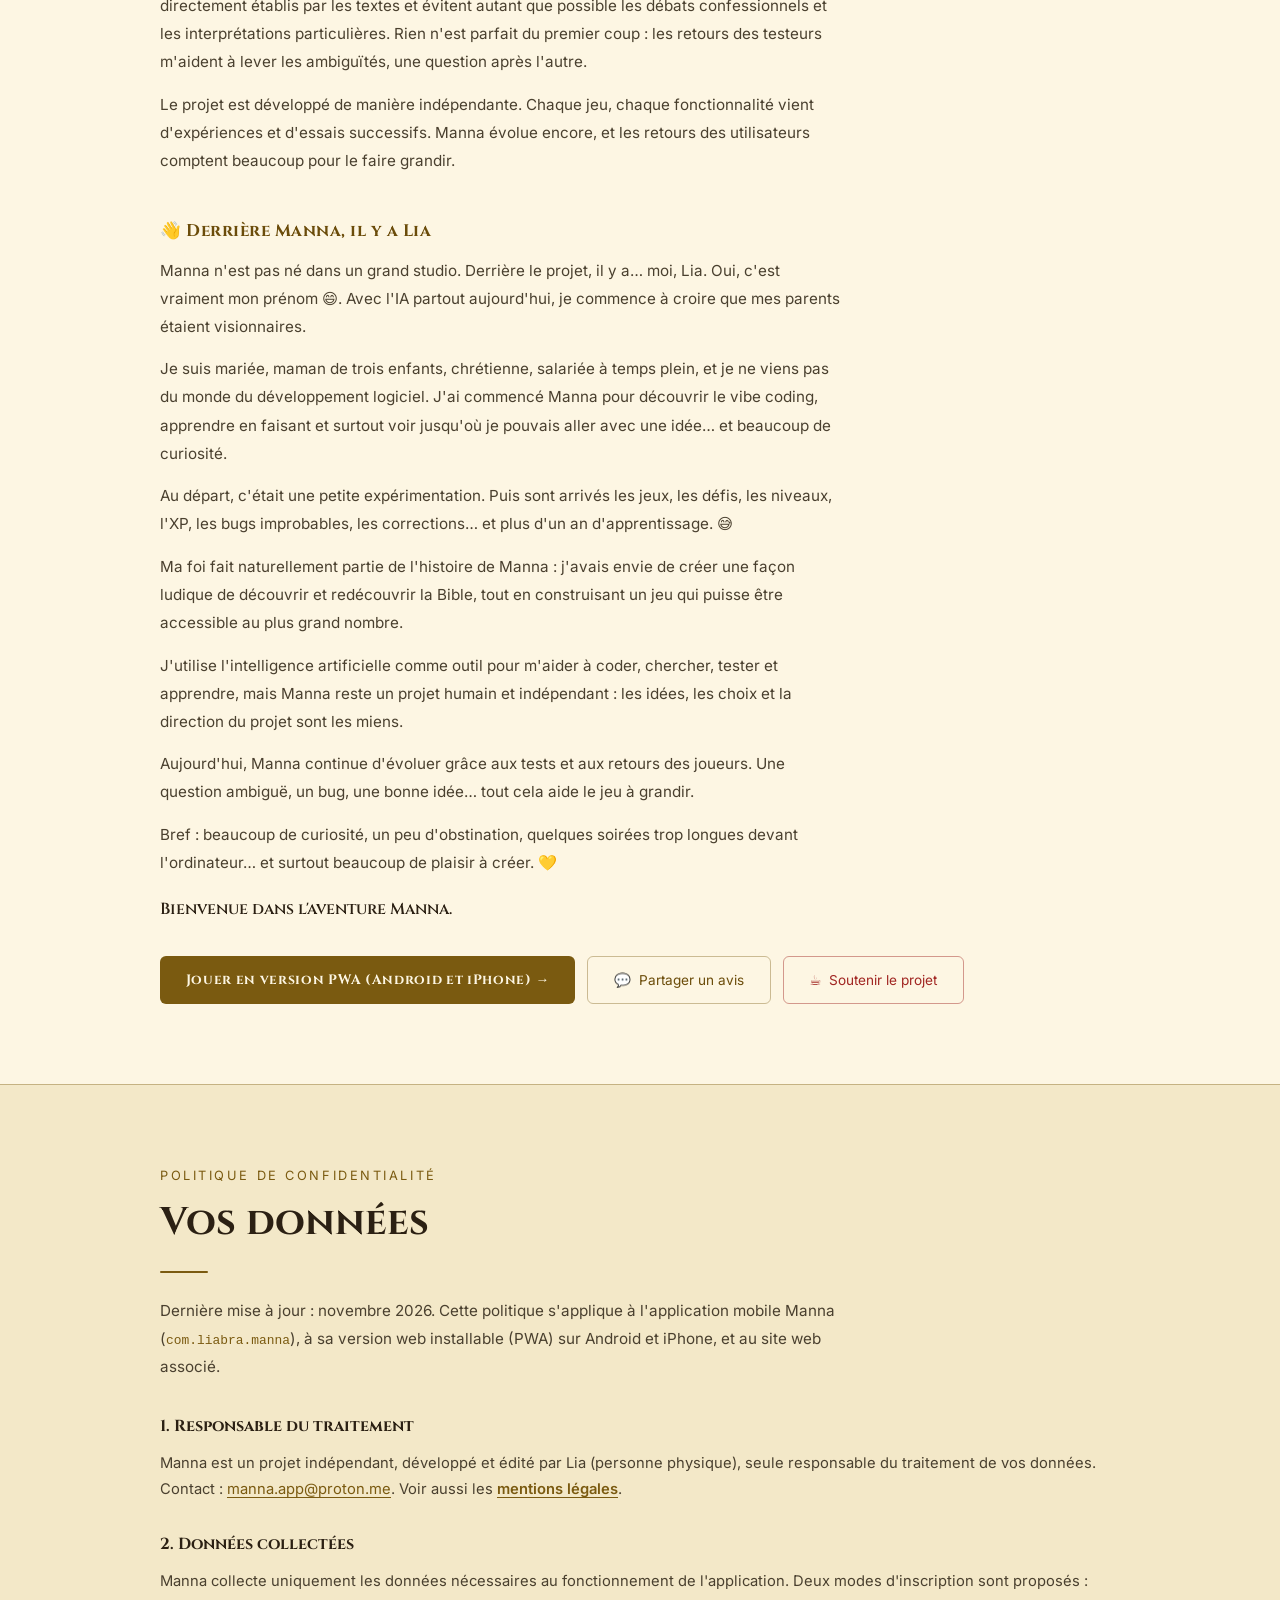
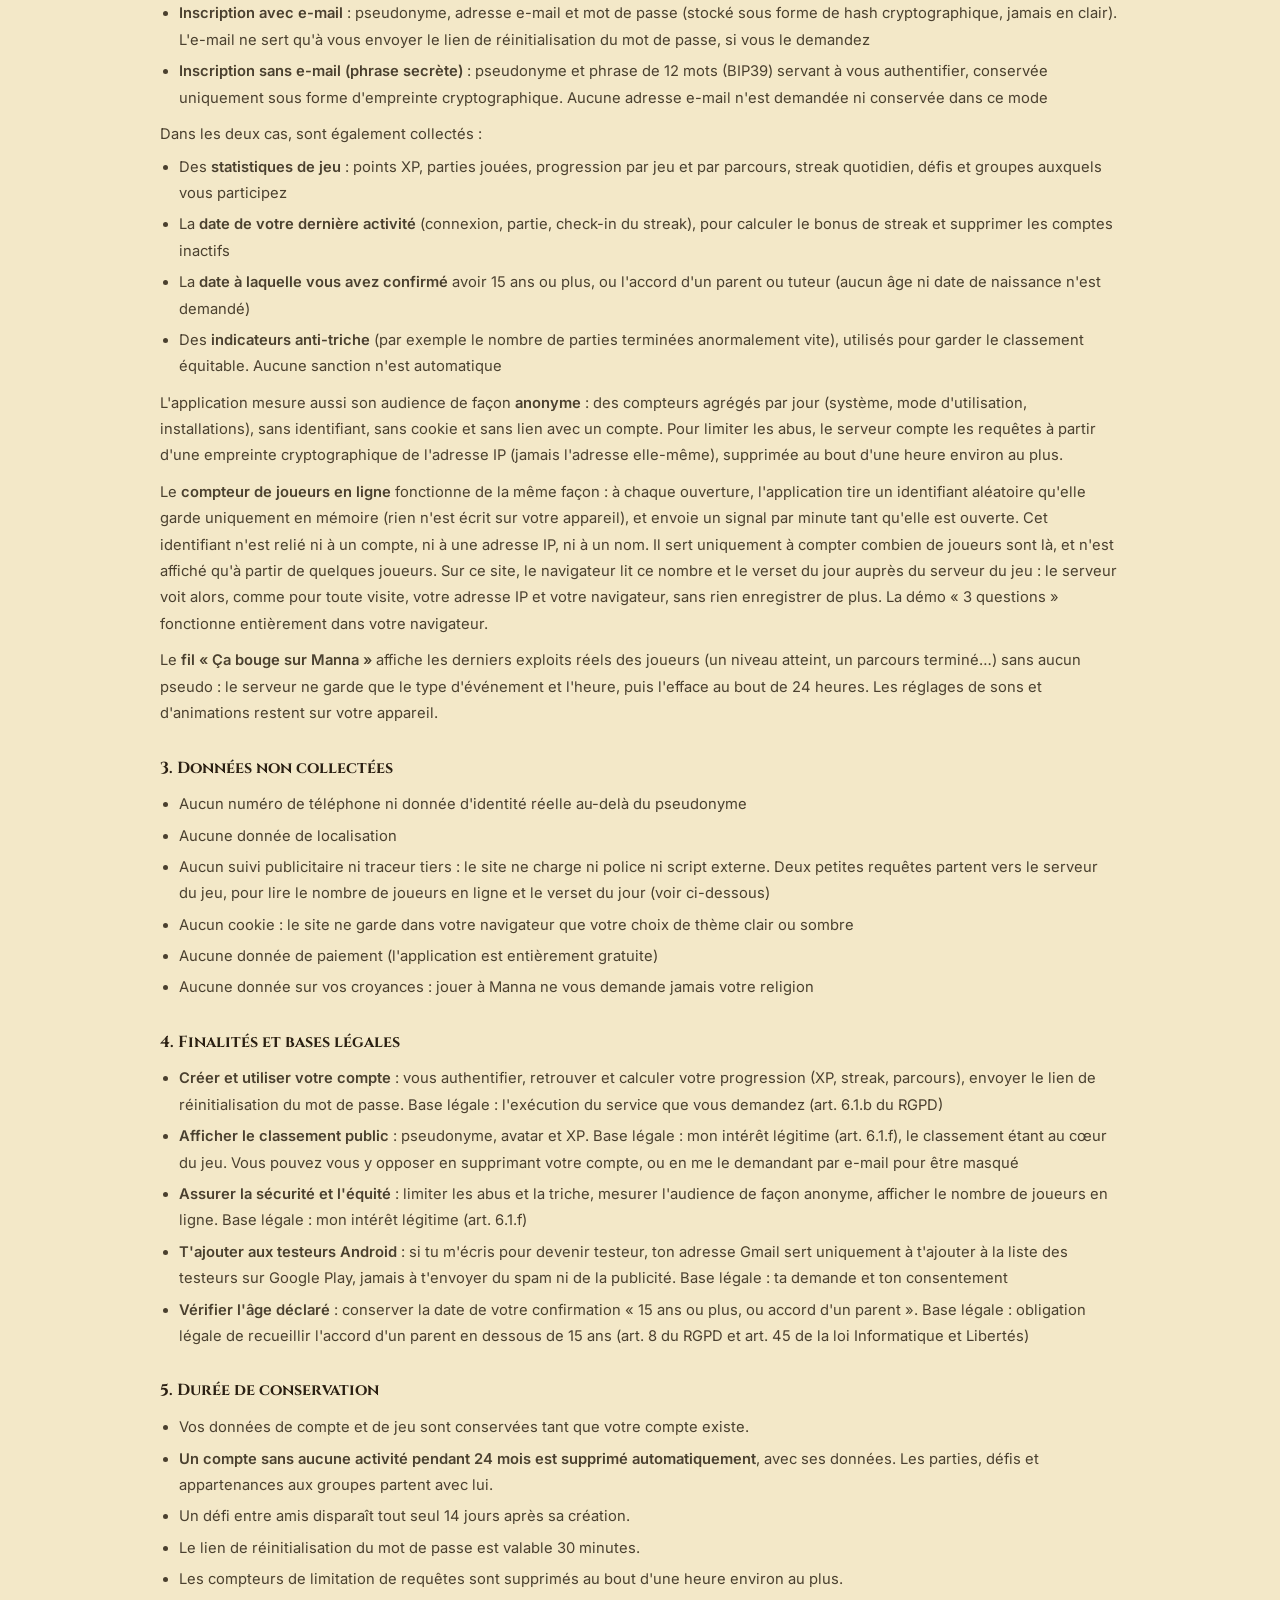
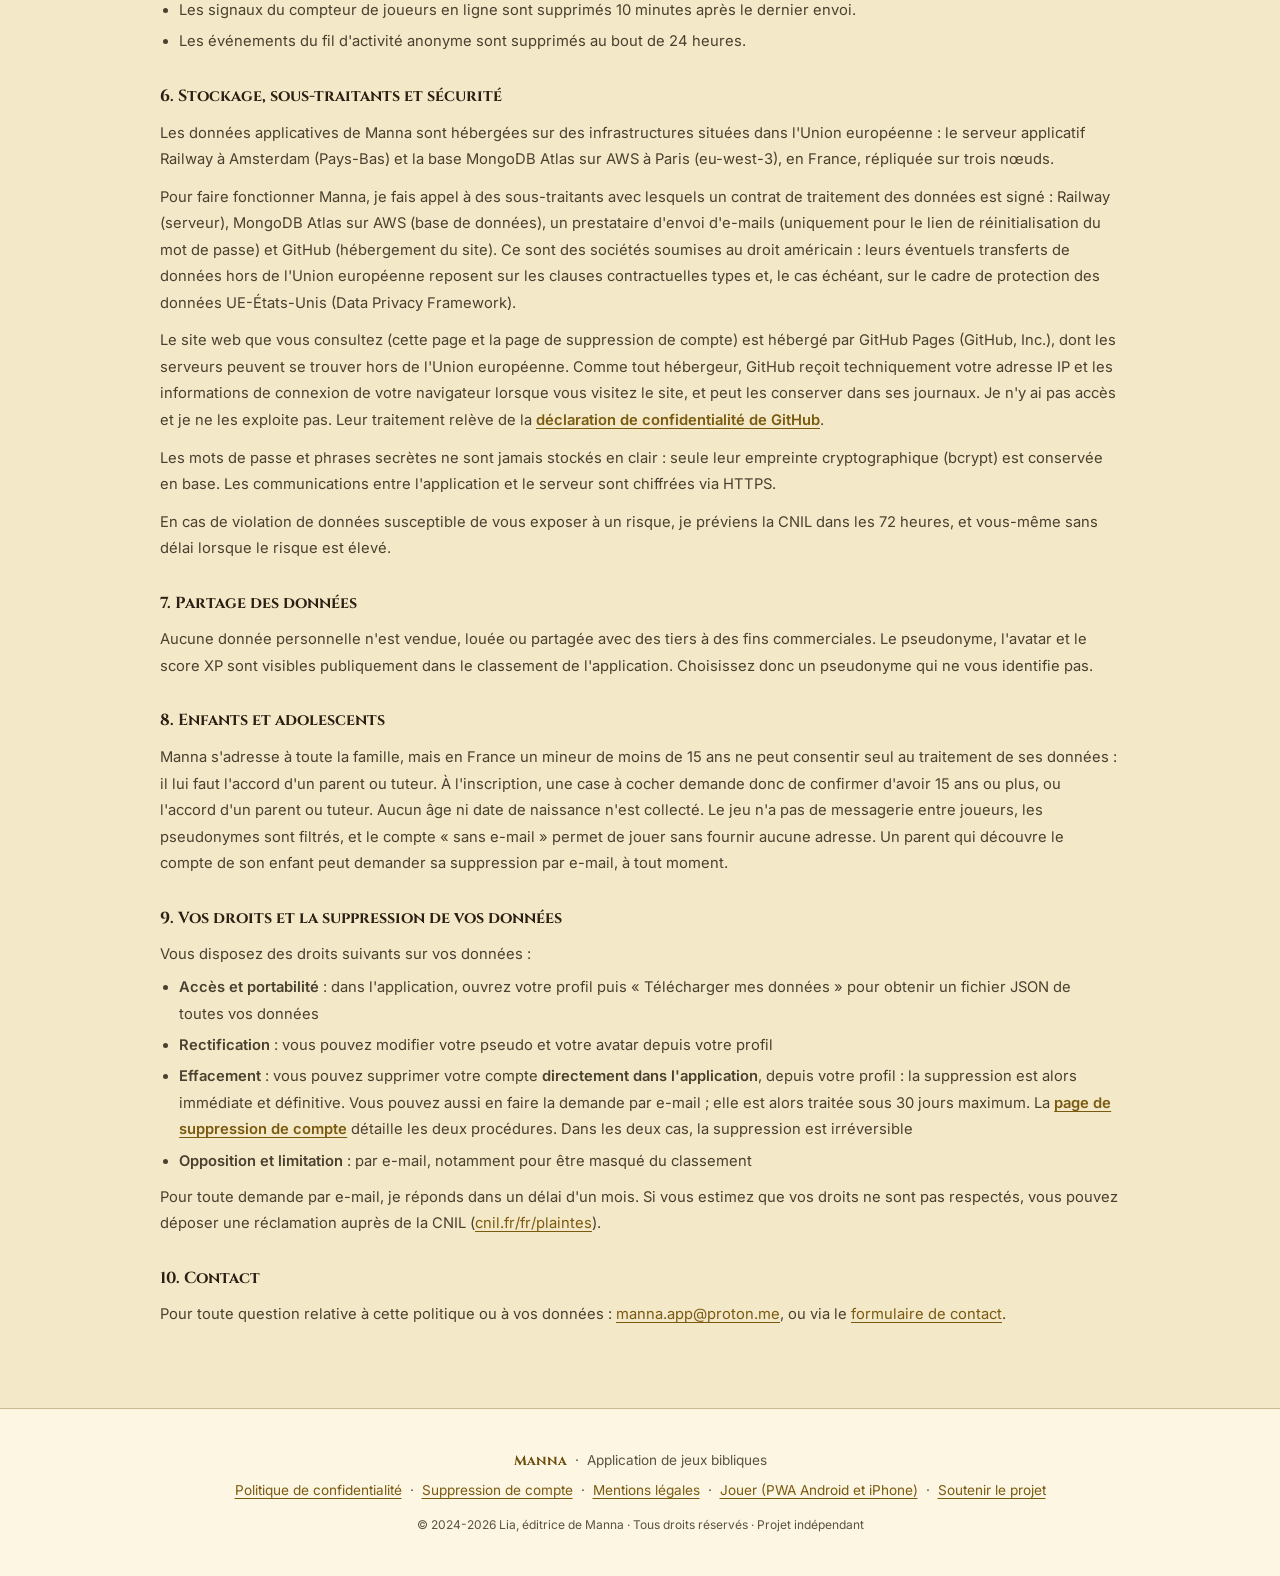
==== commit 1c10b43f: "feat: copyright, licence et démo élargie - LICENSE : tous droits réservés (dépôt public pour GitHub " ====
--- a/index.html
+++ b/index.html
@@ -1061,7 +1061,7 @@
     <a href="https://ko-fi.com/liabalagnaranin" target="_blank" rel="noopener">Soutenir le projet</a>
   </p>
   <p style="margin-top:.8rem;font-size:.75rem;color:var(--gray);">
-    © 2026 Manna · Projet indépendant
+    © 2024-2026 Lia, éditrice de Manna · Tous droits réservés · Projet indépendant
   </p>
 </footer>
 
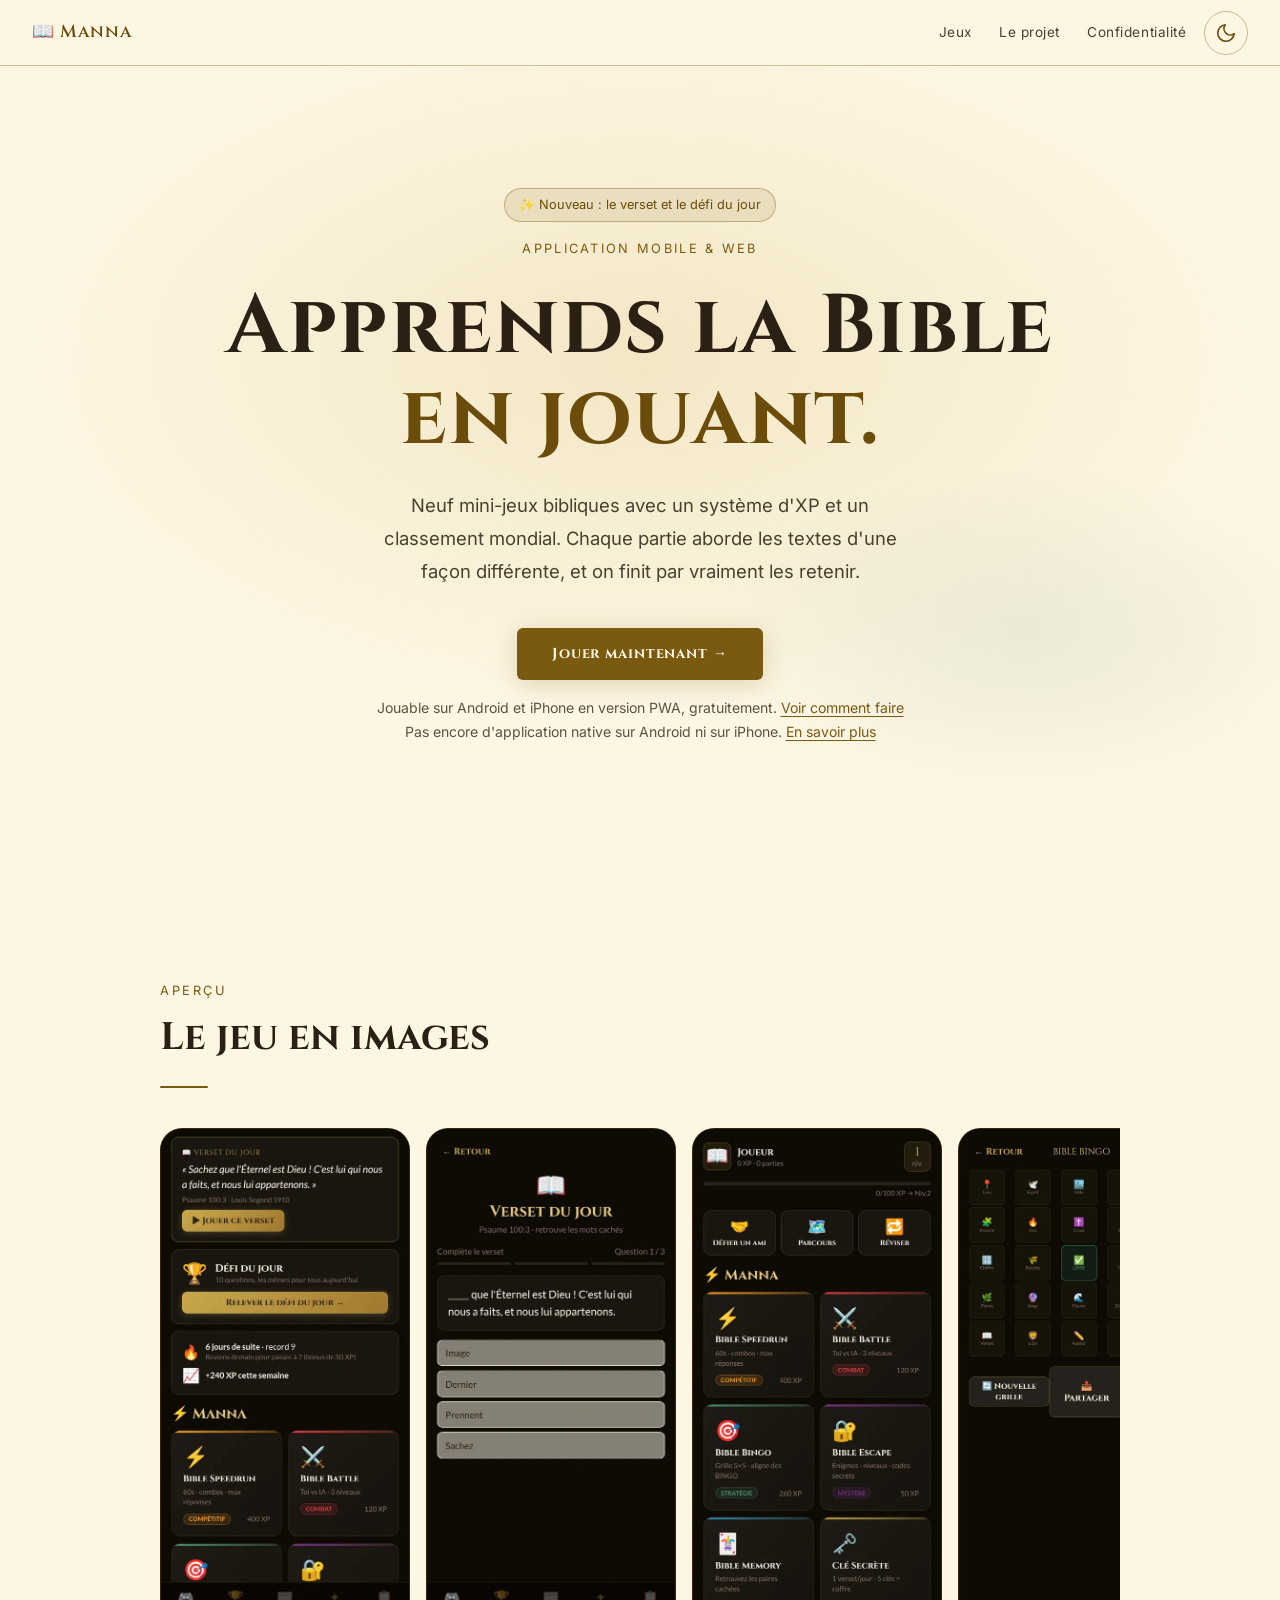
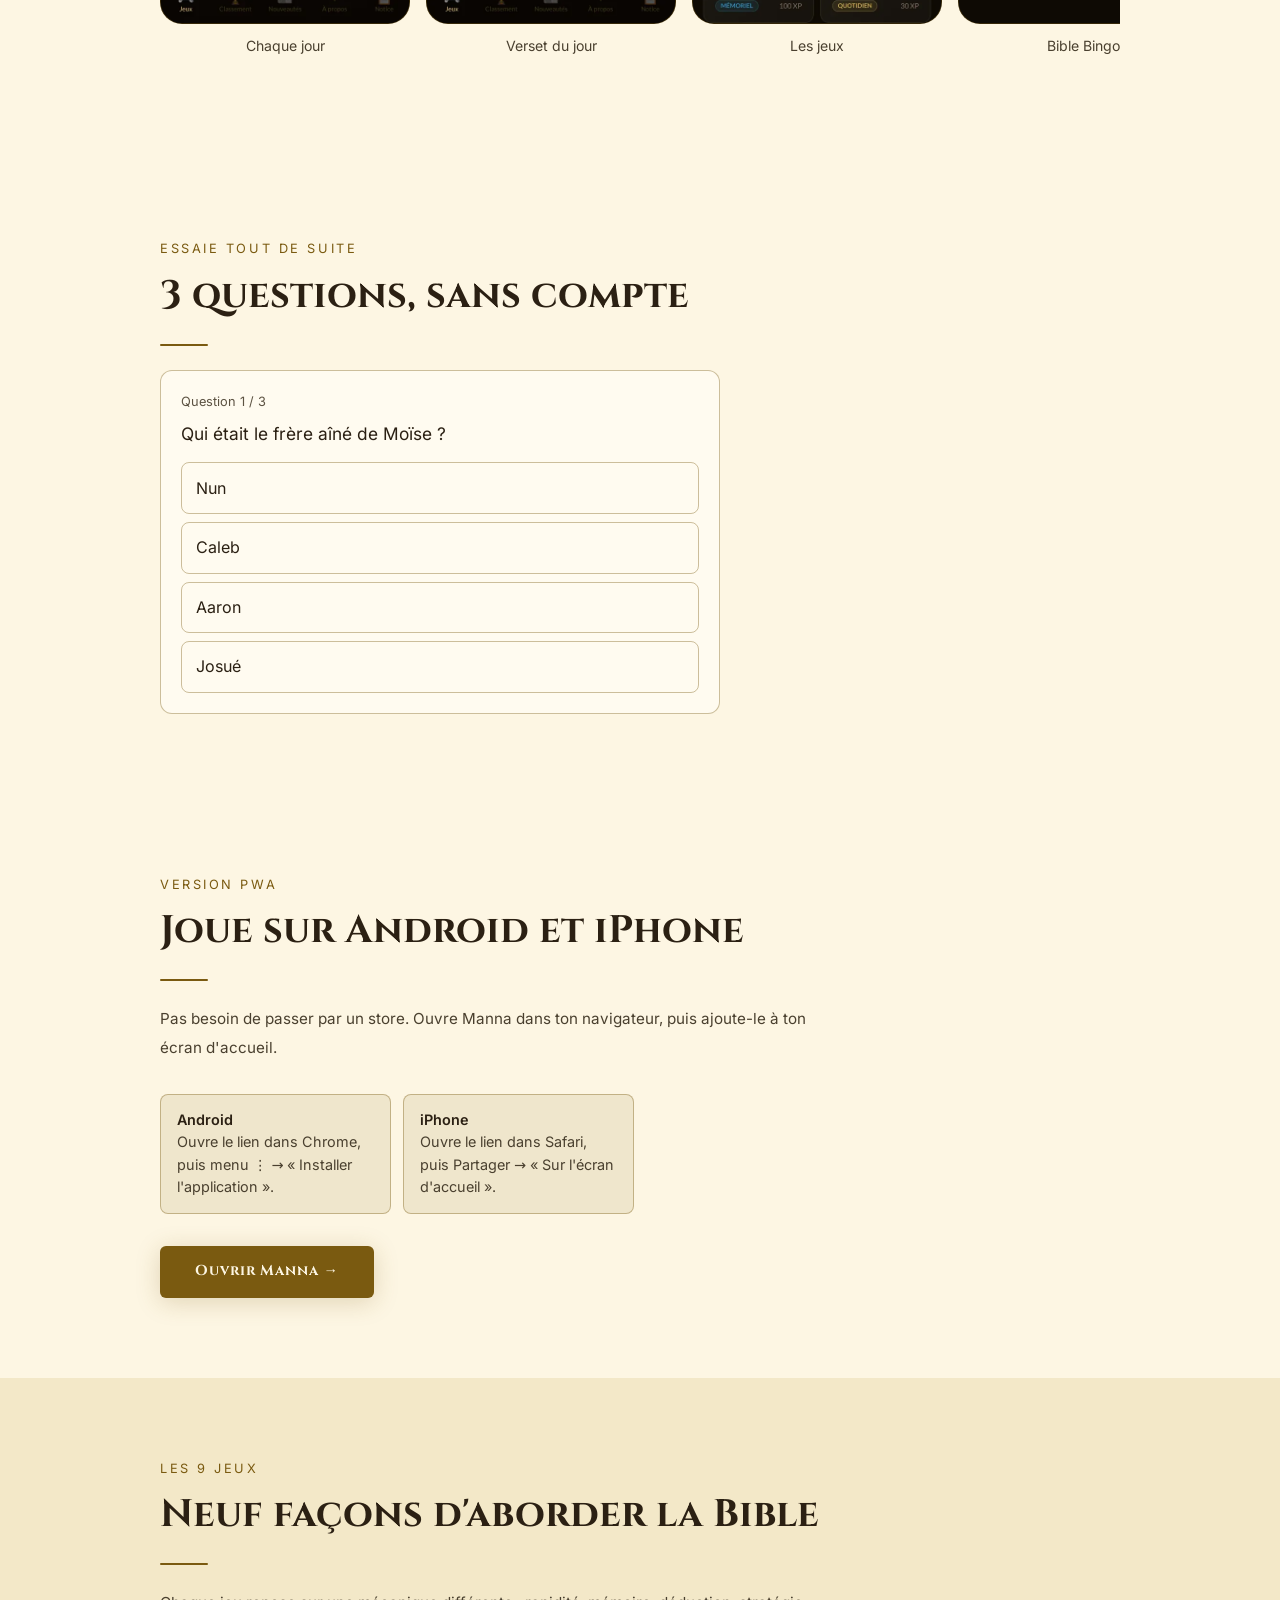
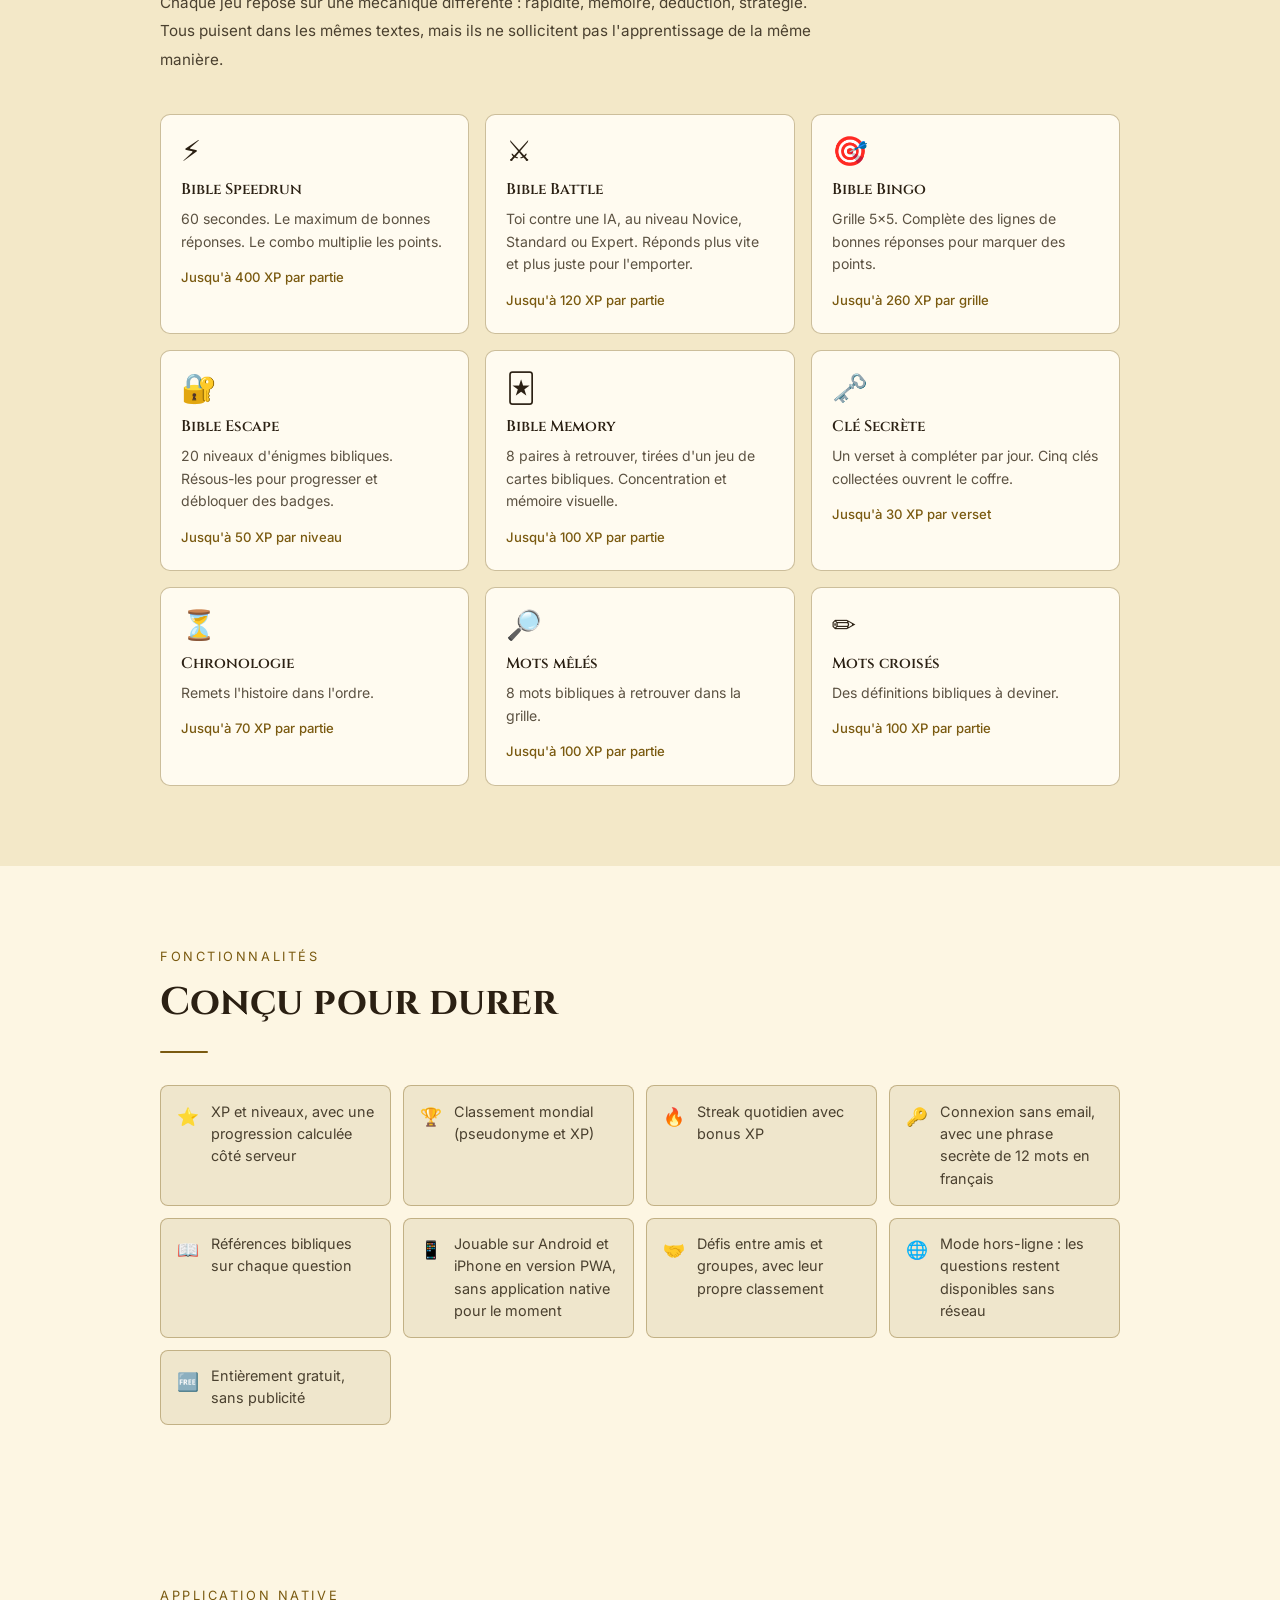
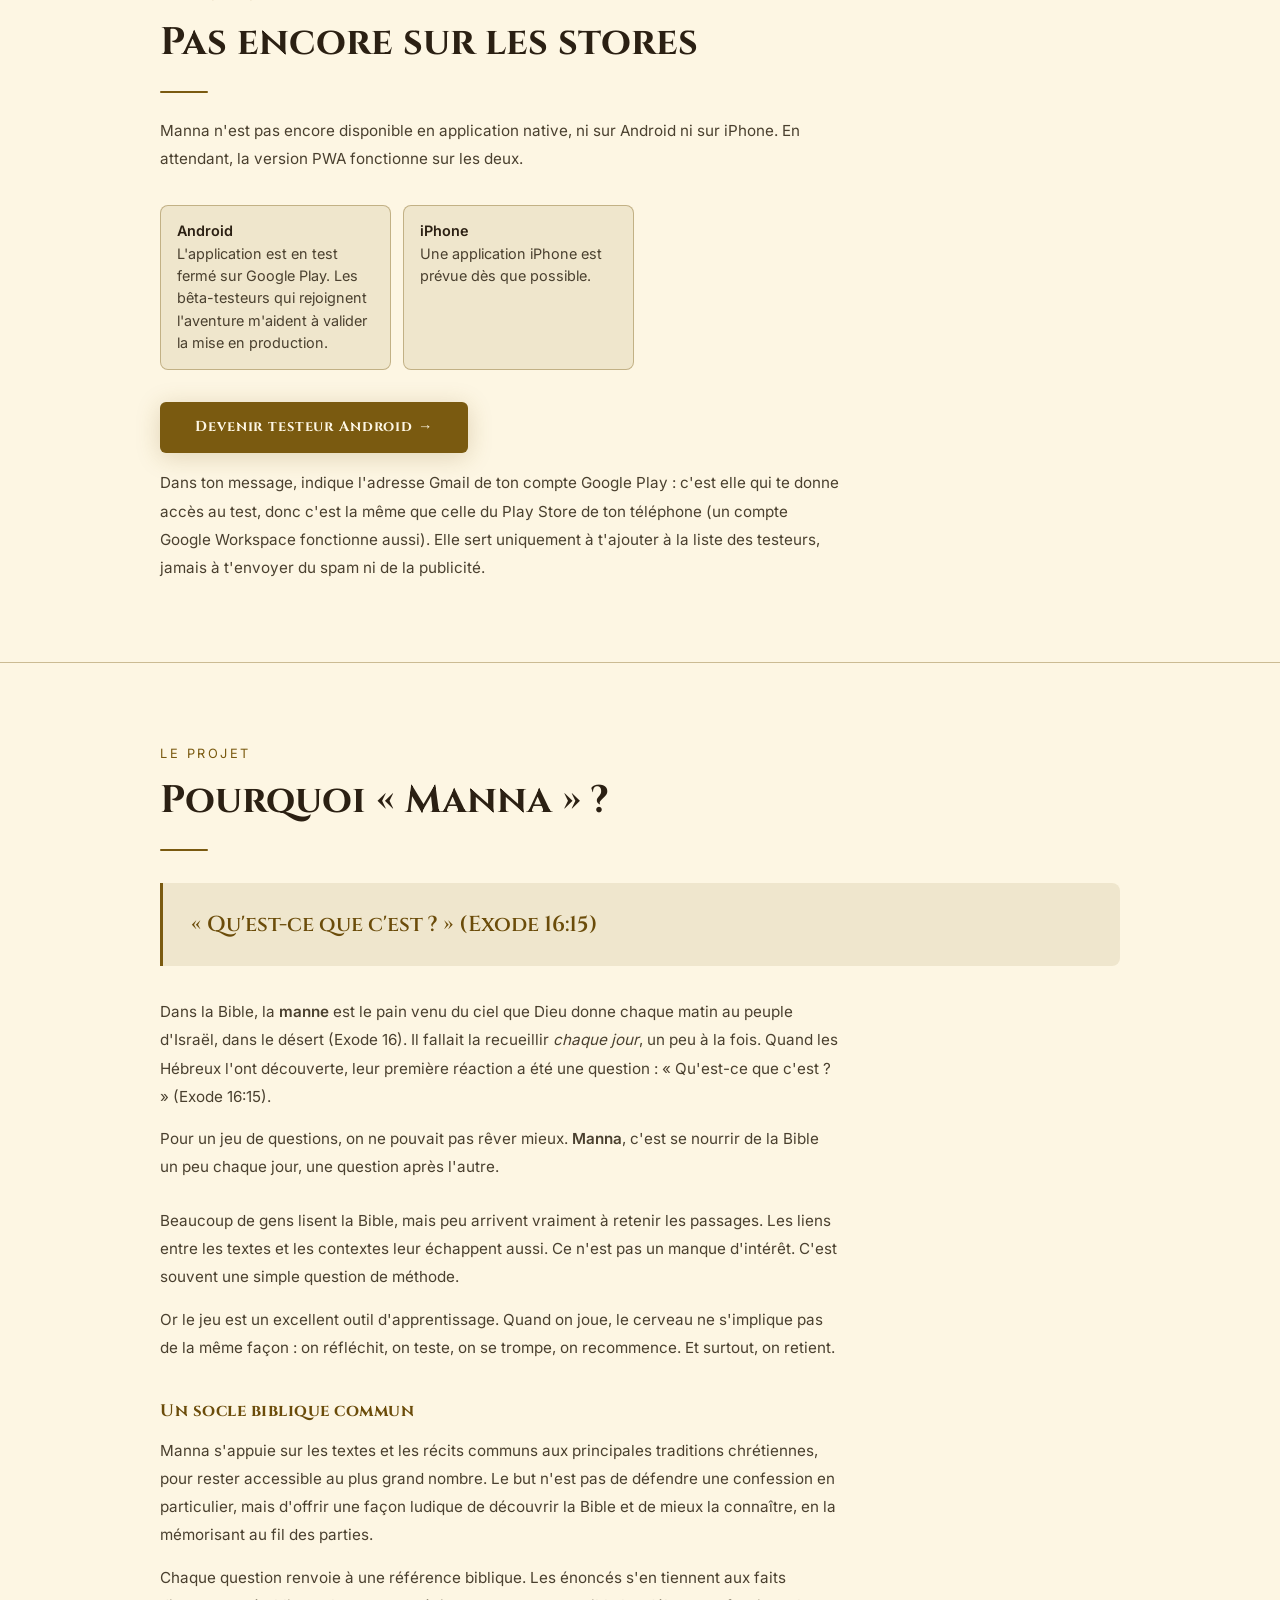
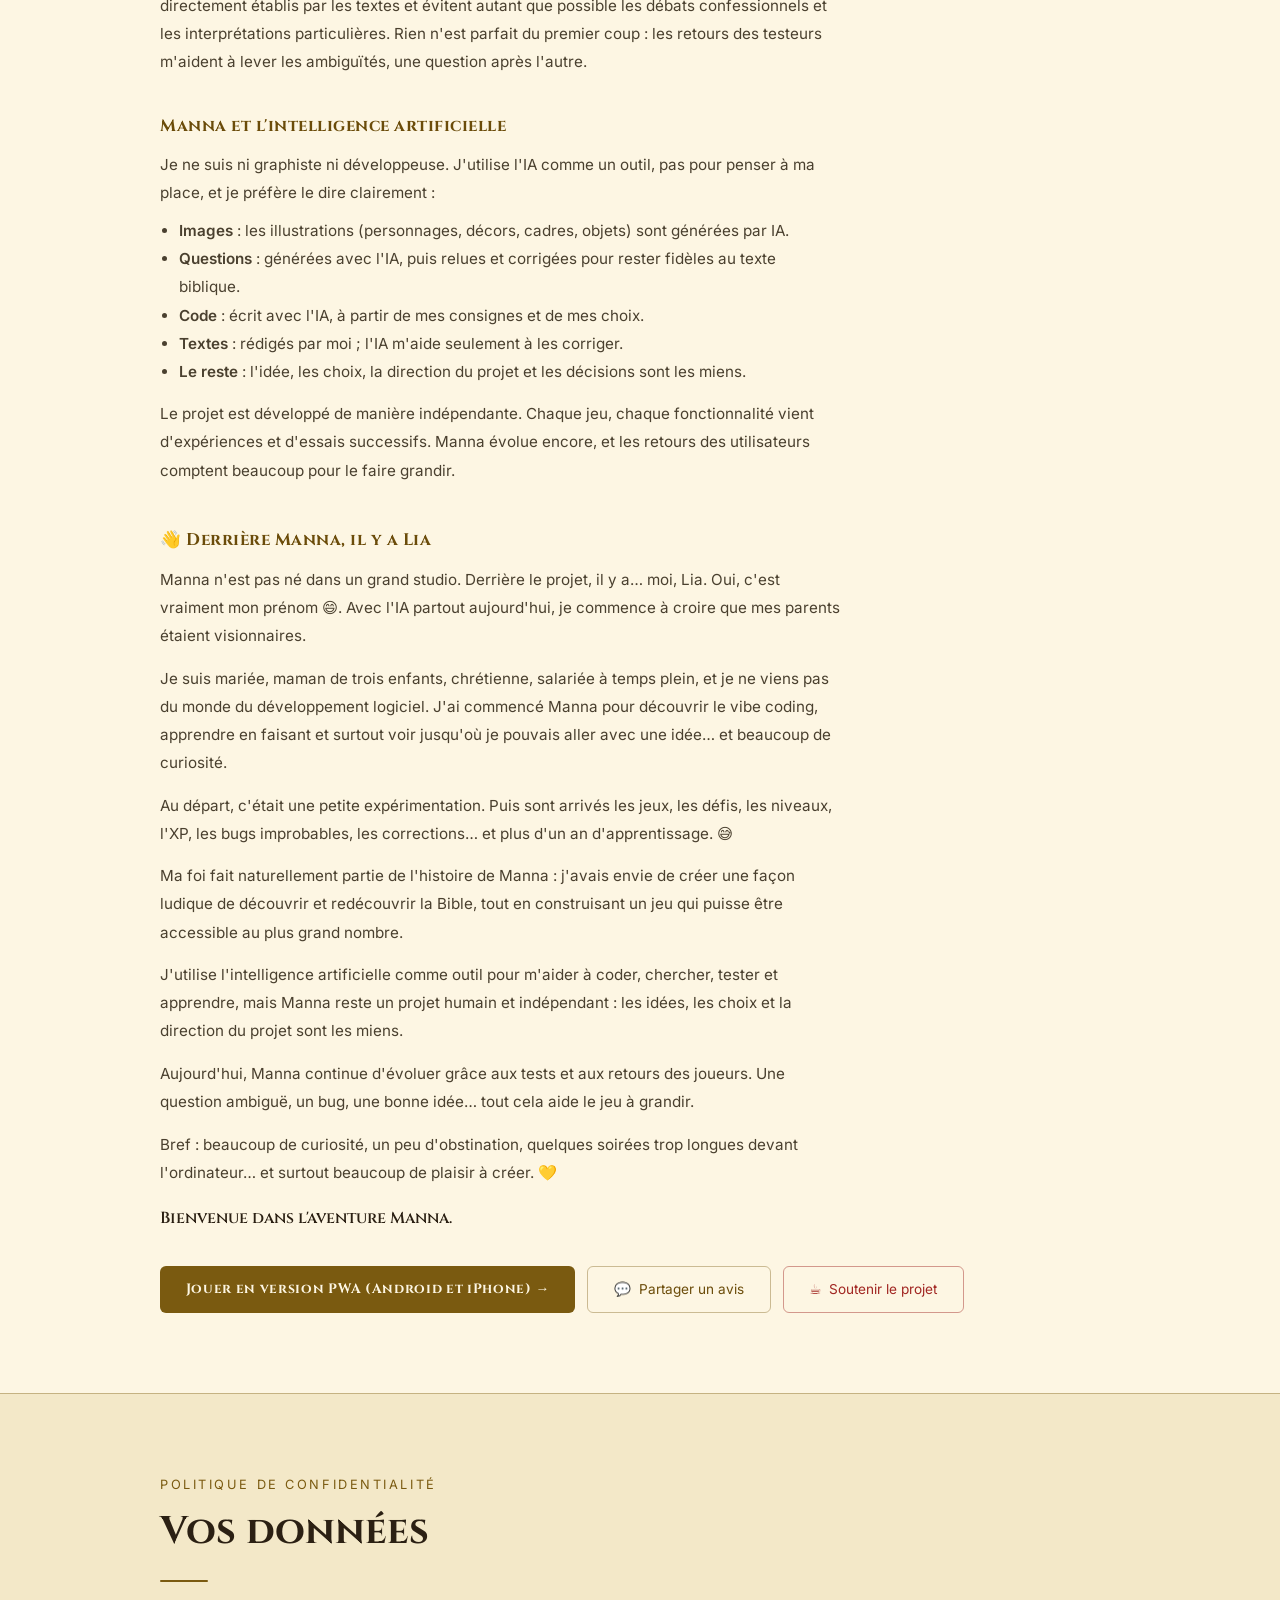
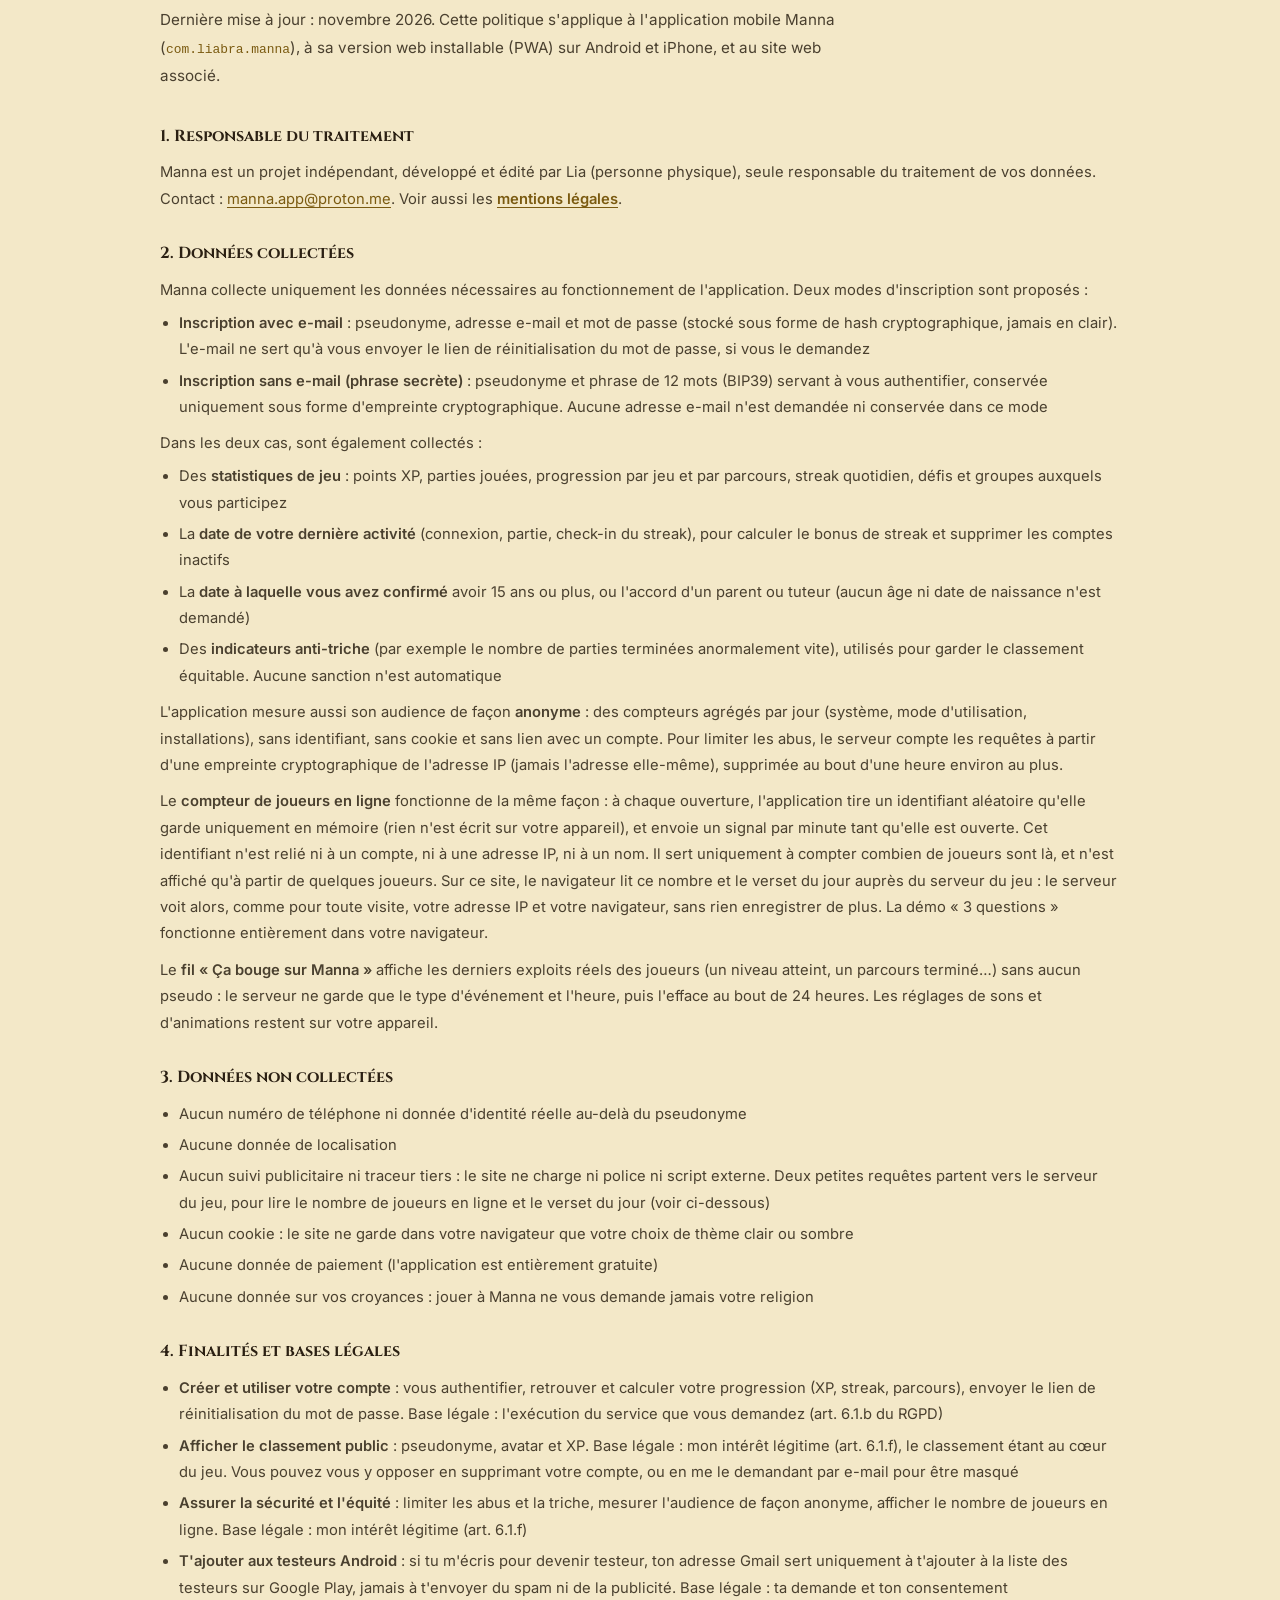
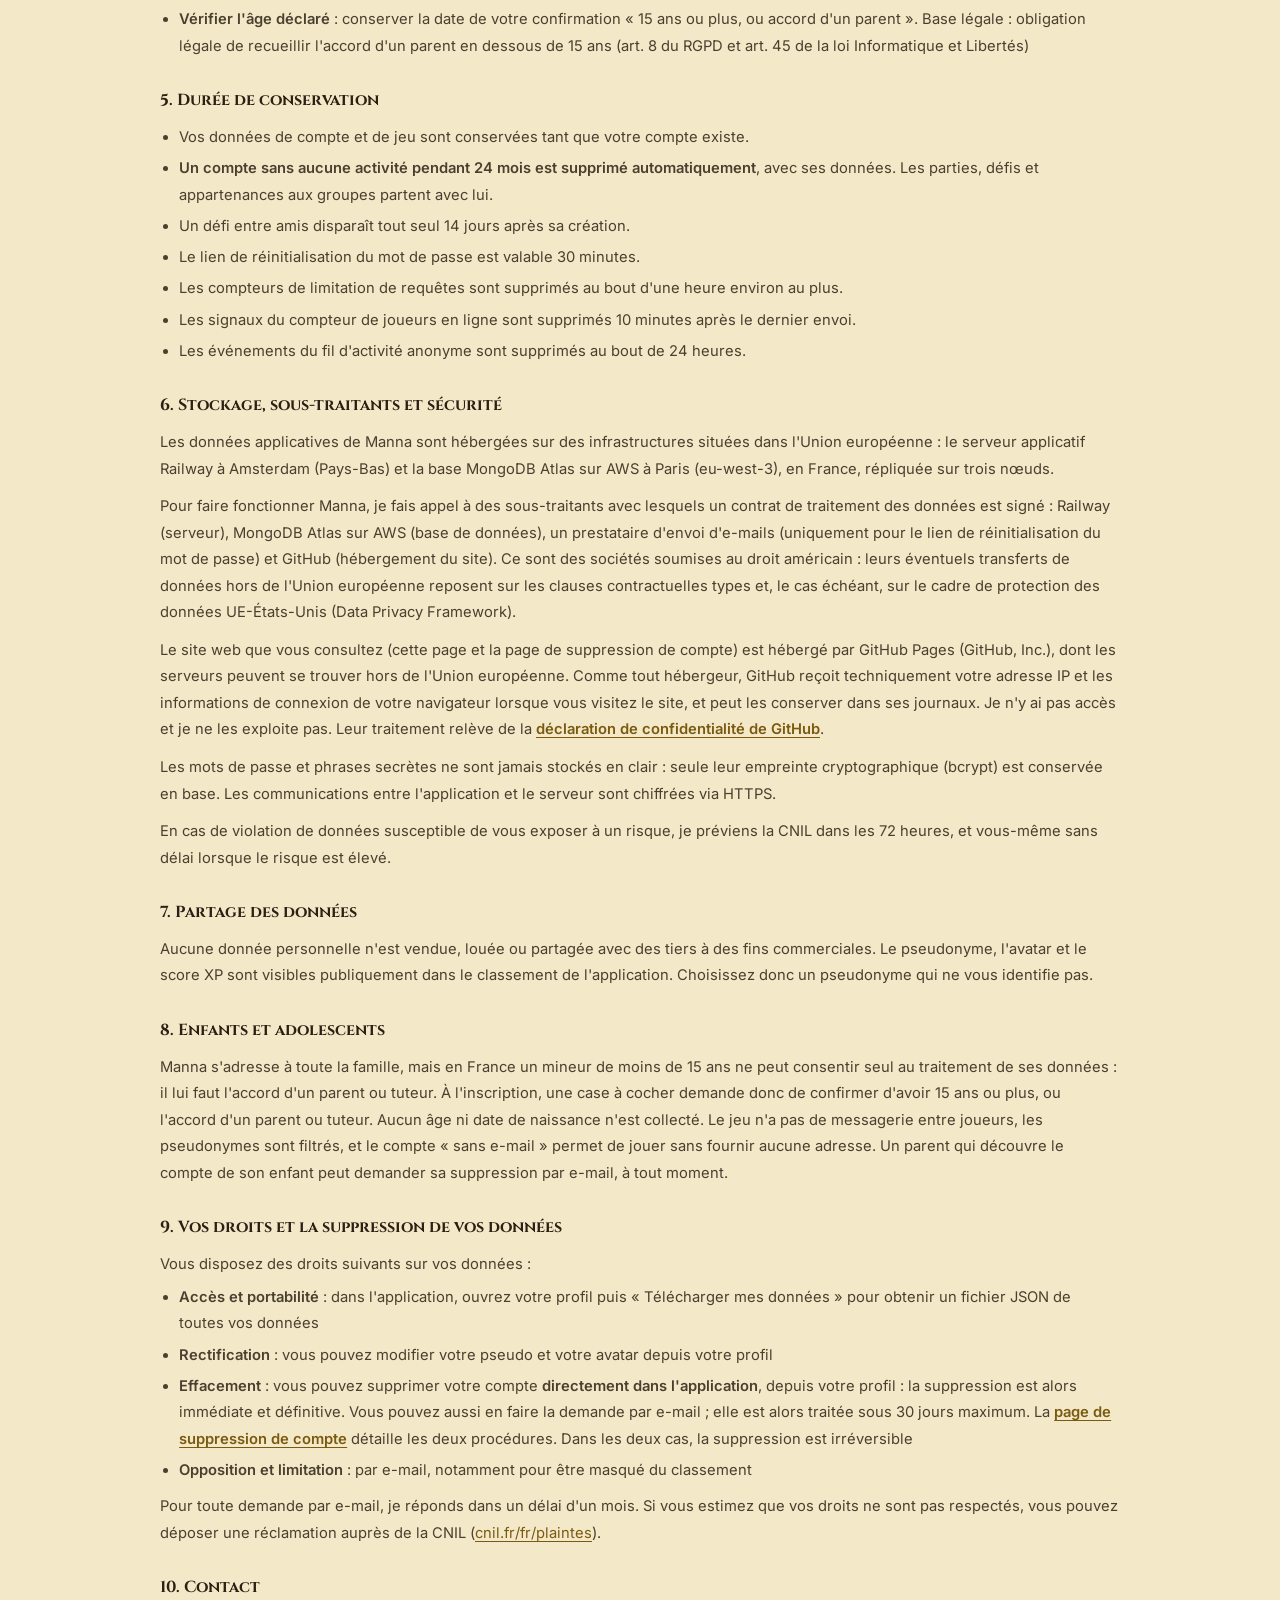
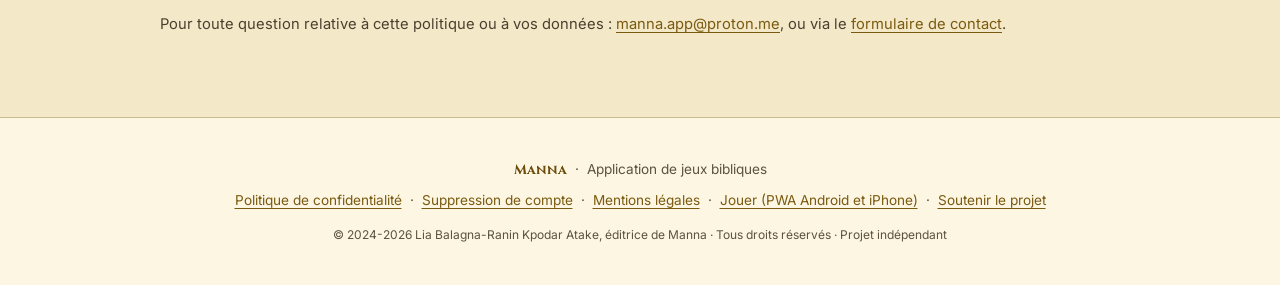
==== commit bb26f84a: "feat: nom complet et transparence sur l'IA - copyright au nom de Lia Balagna-Ranin Kpodar Atake - se" ====
--- a/index.html
+++ b/index.html
@@ -758,6 +758,20 @@
       premier coup : les retours des testeurs m'aident à lever les ambiguïtés, une
       question après l'autre.
     </p>
+    <h3 id="titre-ia" style="font-family:'Cinzel',serif;color:var(--gold-light);font-size:1.05rem;letter-spacing:.03em;margin-top:2.2rem;margin-bottom:.7rem;">
+      Manna et l'intelligence artificielle
+    </h3>
+    <p class="section-body">
+      Je ne suis ni graphiste ni développeuse. J'utilise l'IA comme un outil, pas pour penser
+      à ma place, et je préfère le dire clairement :
+    </p>
+    <ul class="section-body" style="margin-top:.6rem;padding-left:1.2rem;">
+      <li><strong>Images</strong> : les illustrations (personnages, décors, cadres, objets) sont générées par IA.</li>
+      <li><strong>Questions</strong> : générées avec l'IA, puis relues et corrigées pour rester fidèles au texte biblique.</li>
+      <li><strong>Code</strong> : écrit avec l'IA, à partir de mes consignes et de mes choix.</li>
+      <li><strong>Textes</strong> : rédigés par moi ; l'IA m'aide seulement à les corriger.</li>
+      <li><strong>Le reste</strong> : l'idée, les choix, la direction du projet et les décisions sont les miens.</li>
+    </ul>
 
     <p class="section-body" style="margin-top:.9rem;">
       Le projet est développé de manière indépendante. Chaque jeu, chaque fonctionnalité
@@ -1061,7 +1075,7 @@
     <a href="https://ko-fi.com/liabalagnaranin" target="_blank" rel="noopener">Soutenir le projet</a>
   </p>
   <p style="margin-top:.8rem;font-size:.75rem;color:var(--gray);">
-    © 2024-2026 Lia, éditrice de Manna · Tous droits réservés · Projet indépendant
+    © 2024-2026 Lia Balagna-Ranin Kpodar Atake, éditrice de Manna · Tous droits réservés · Projet indépendant
   </p>
 </footer>
 
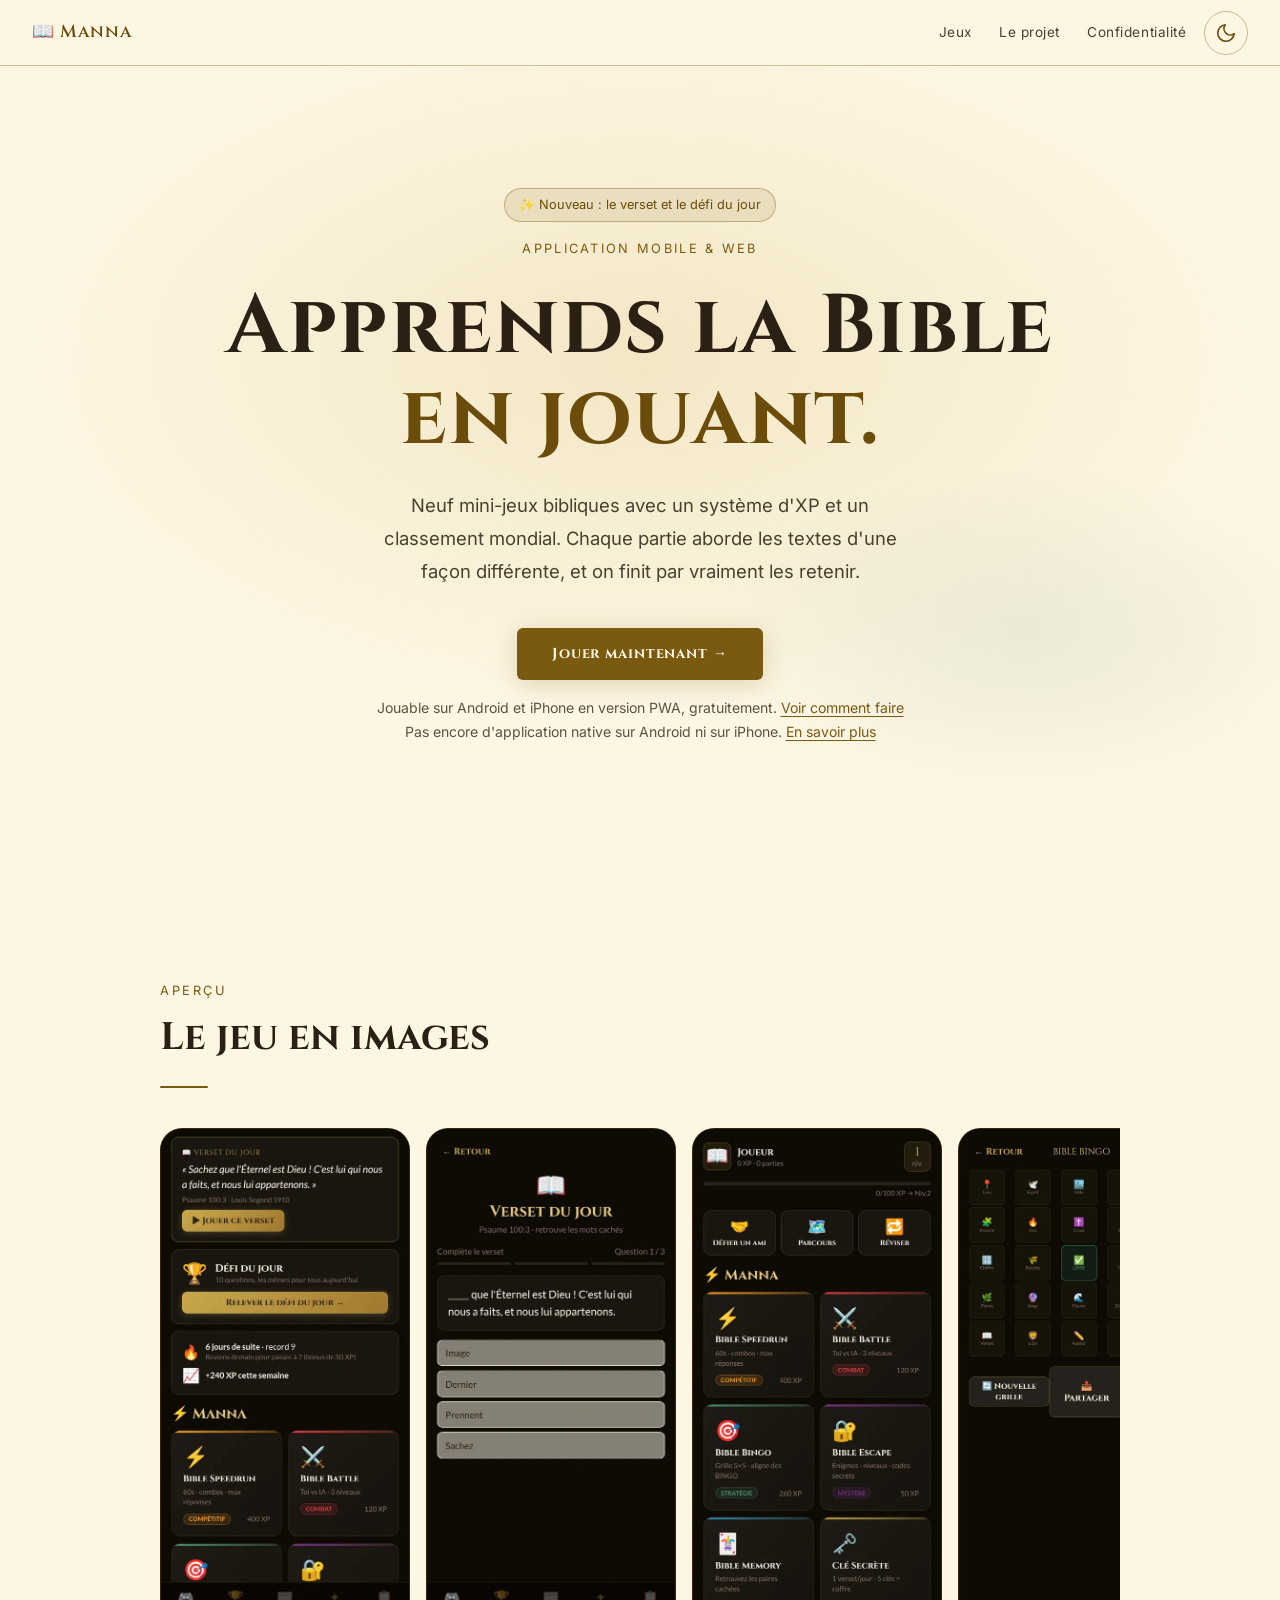
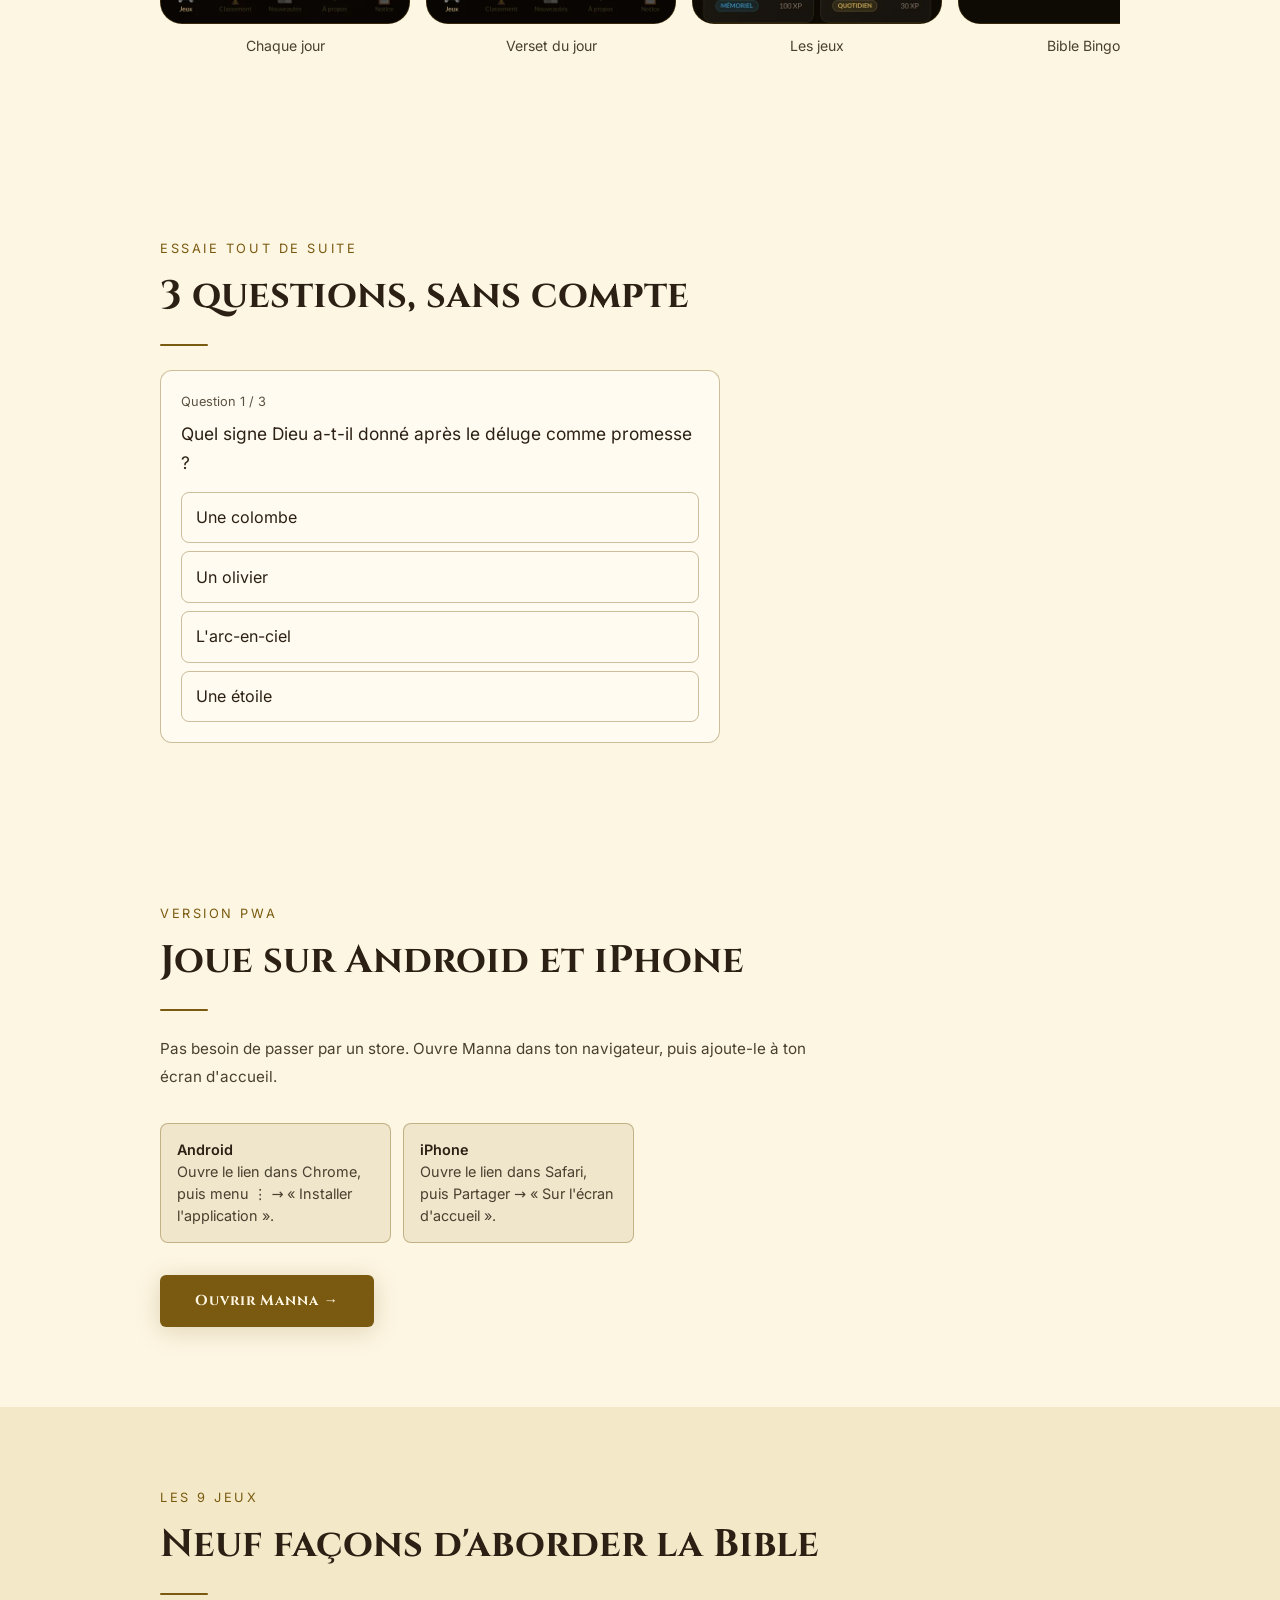
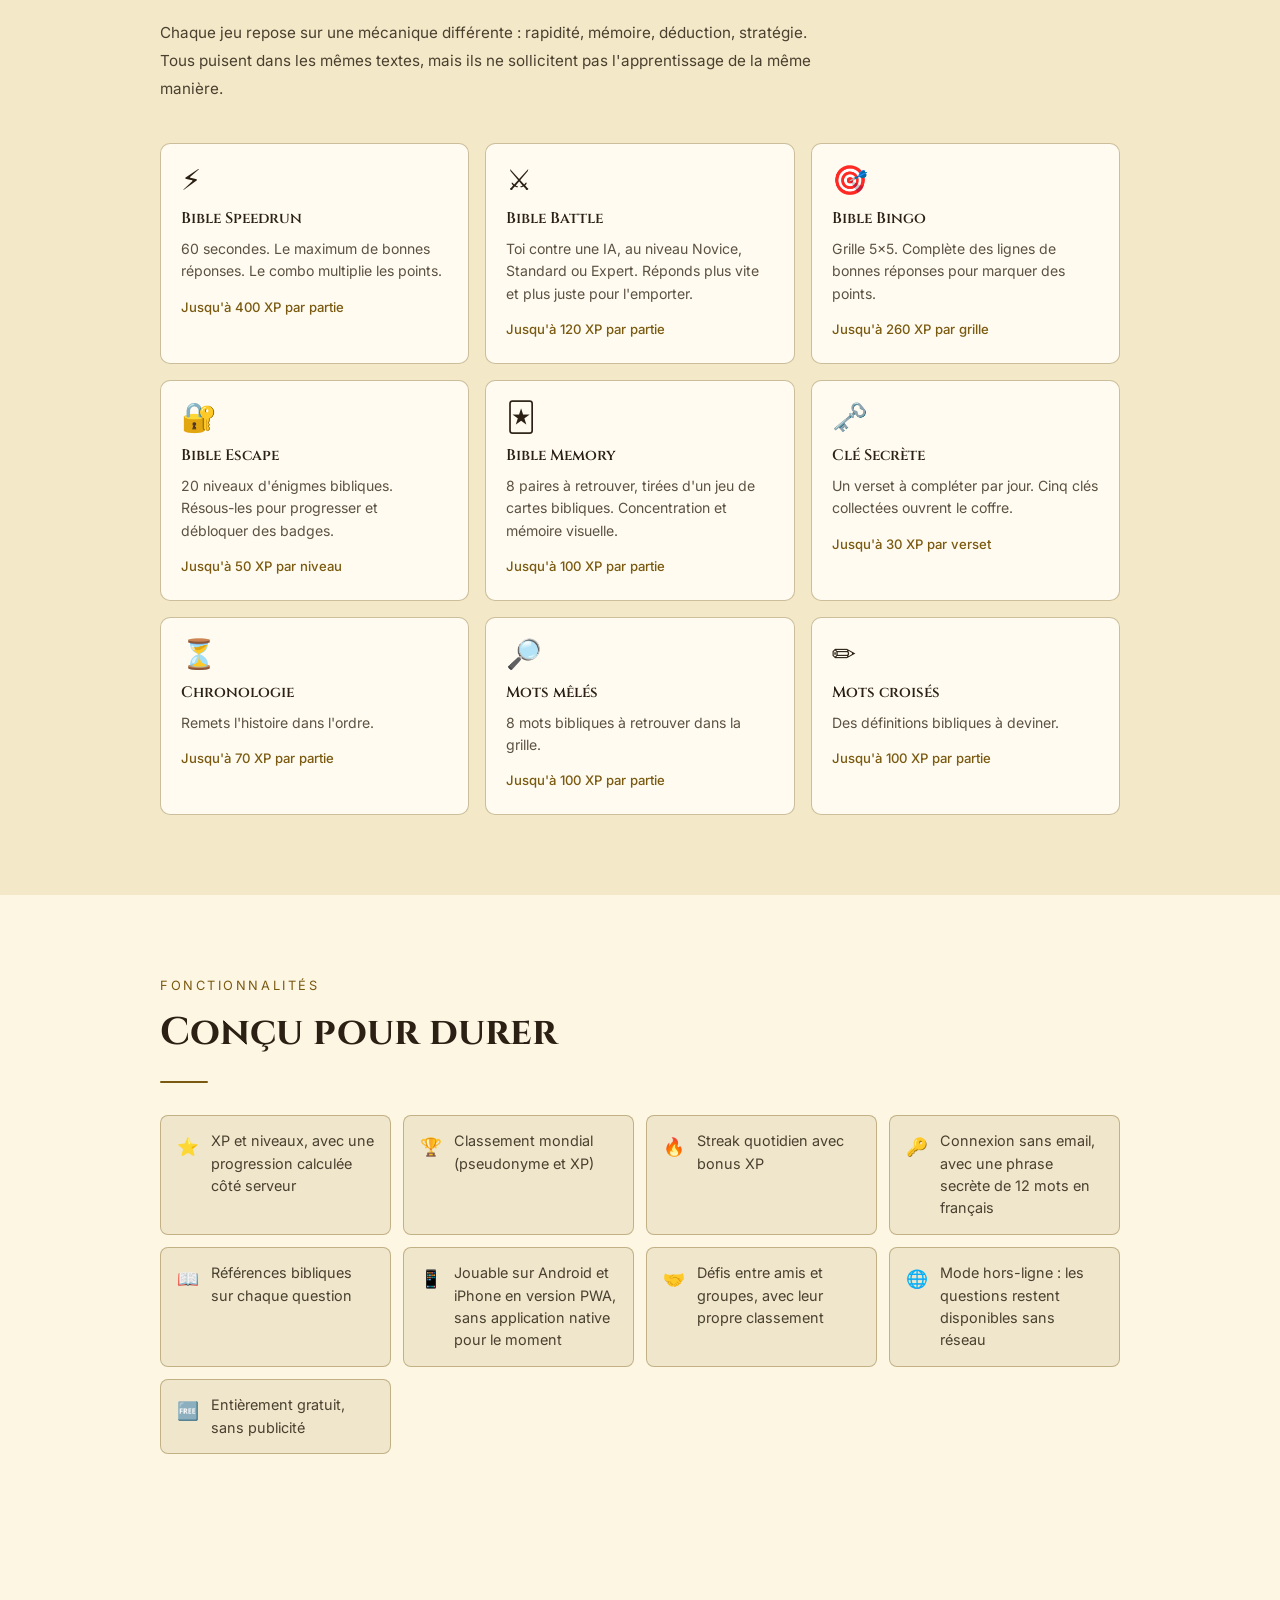
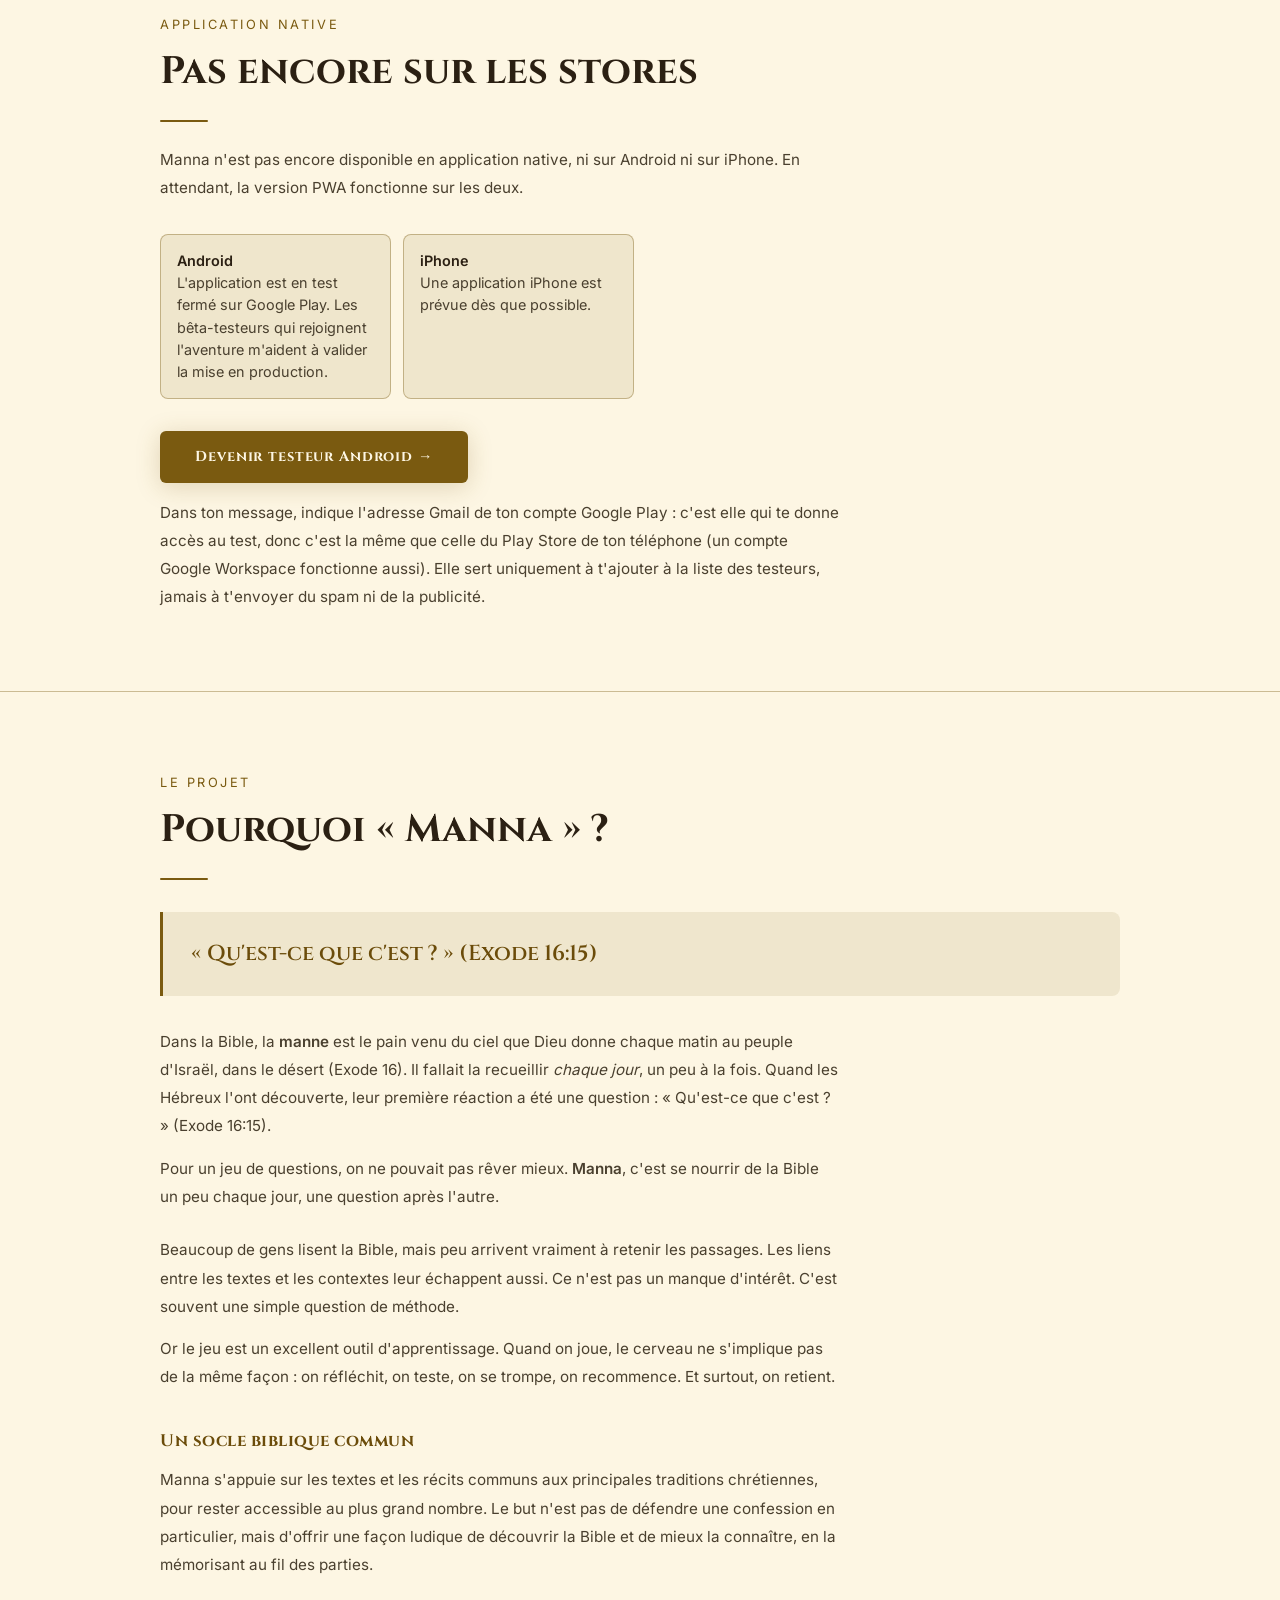
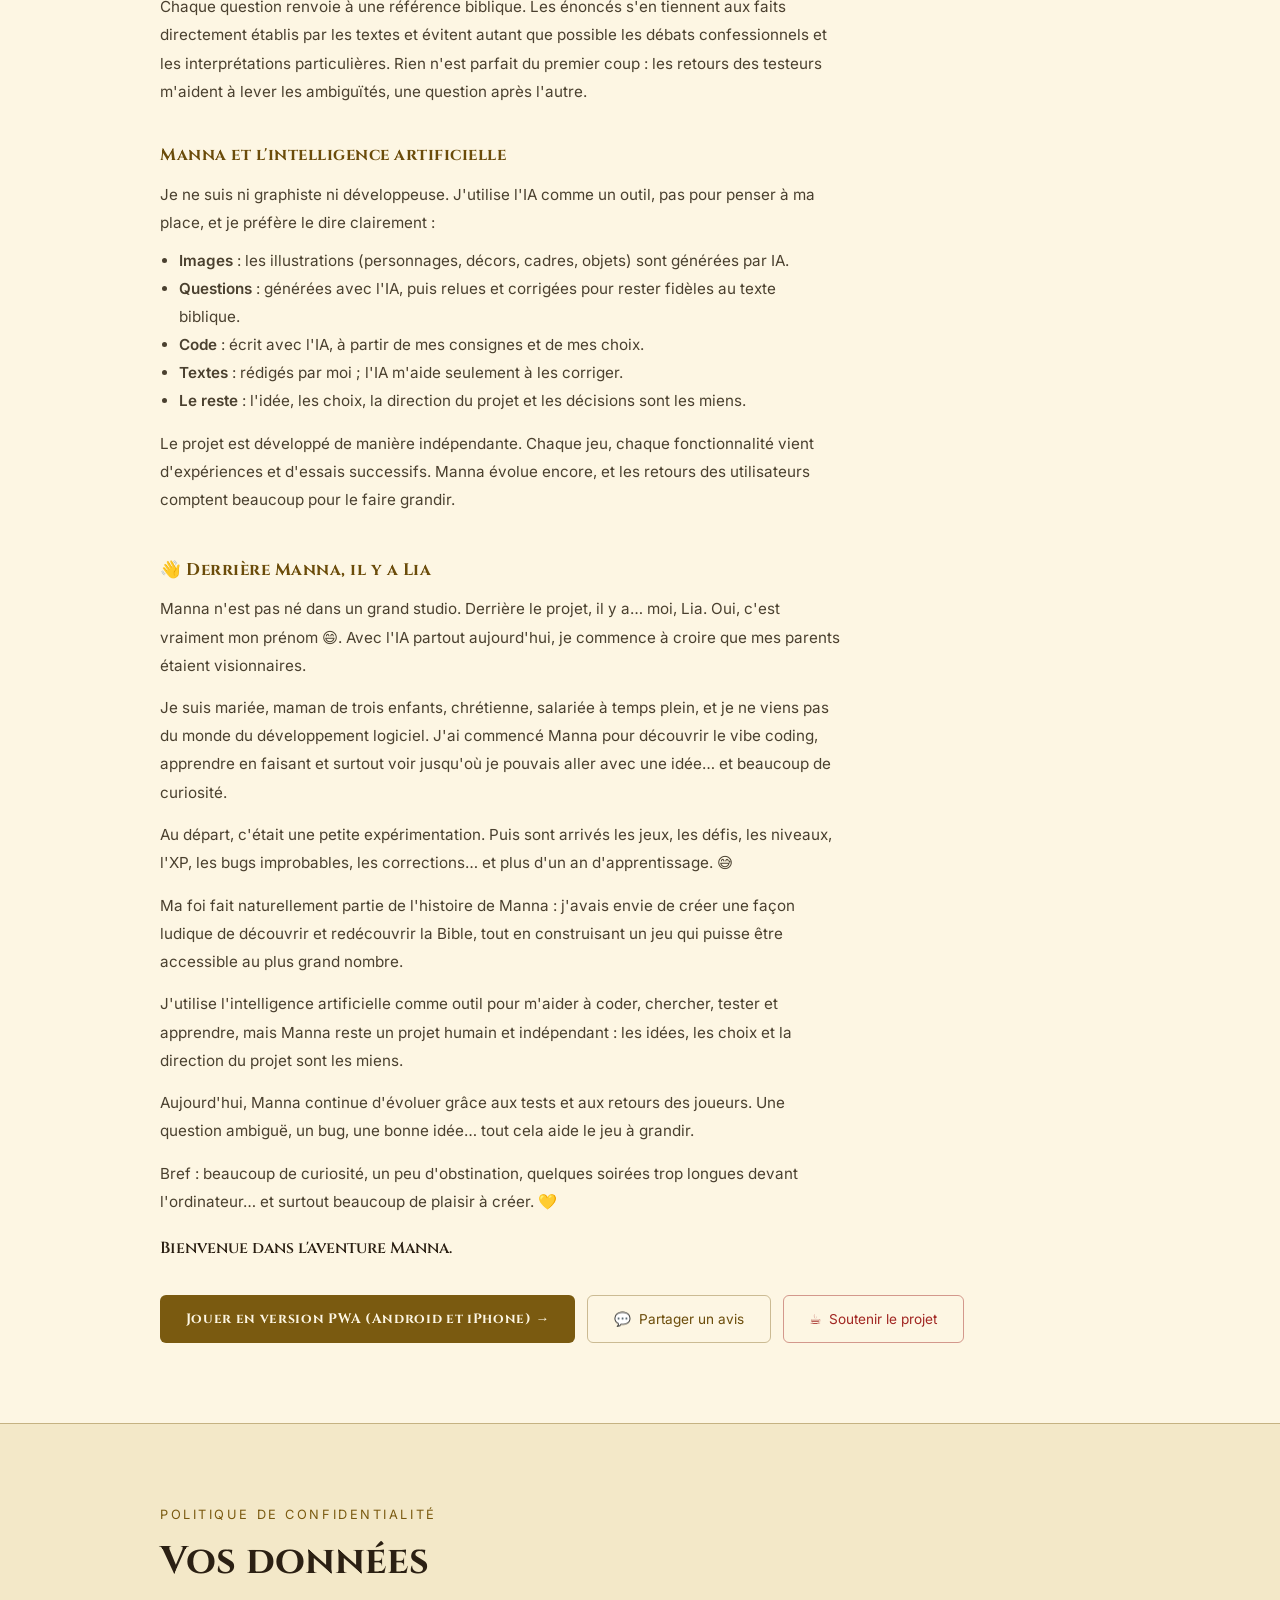
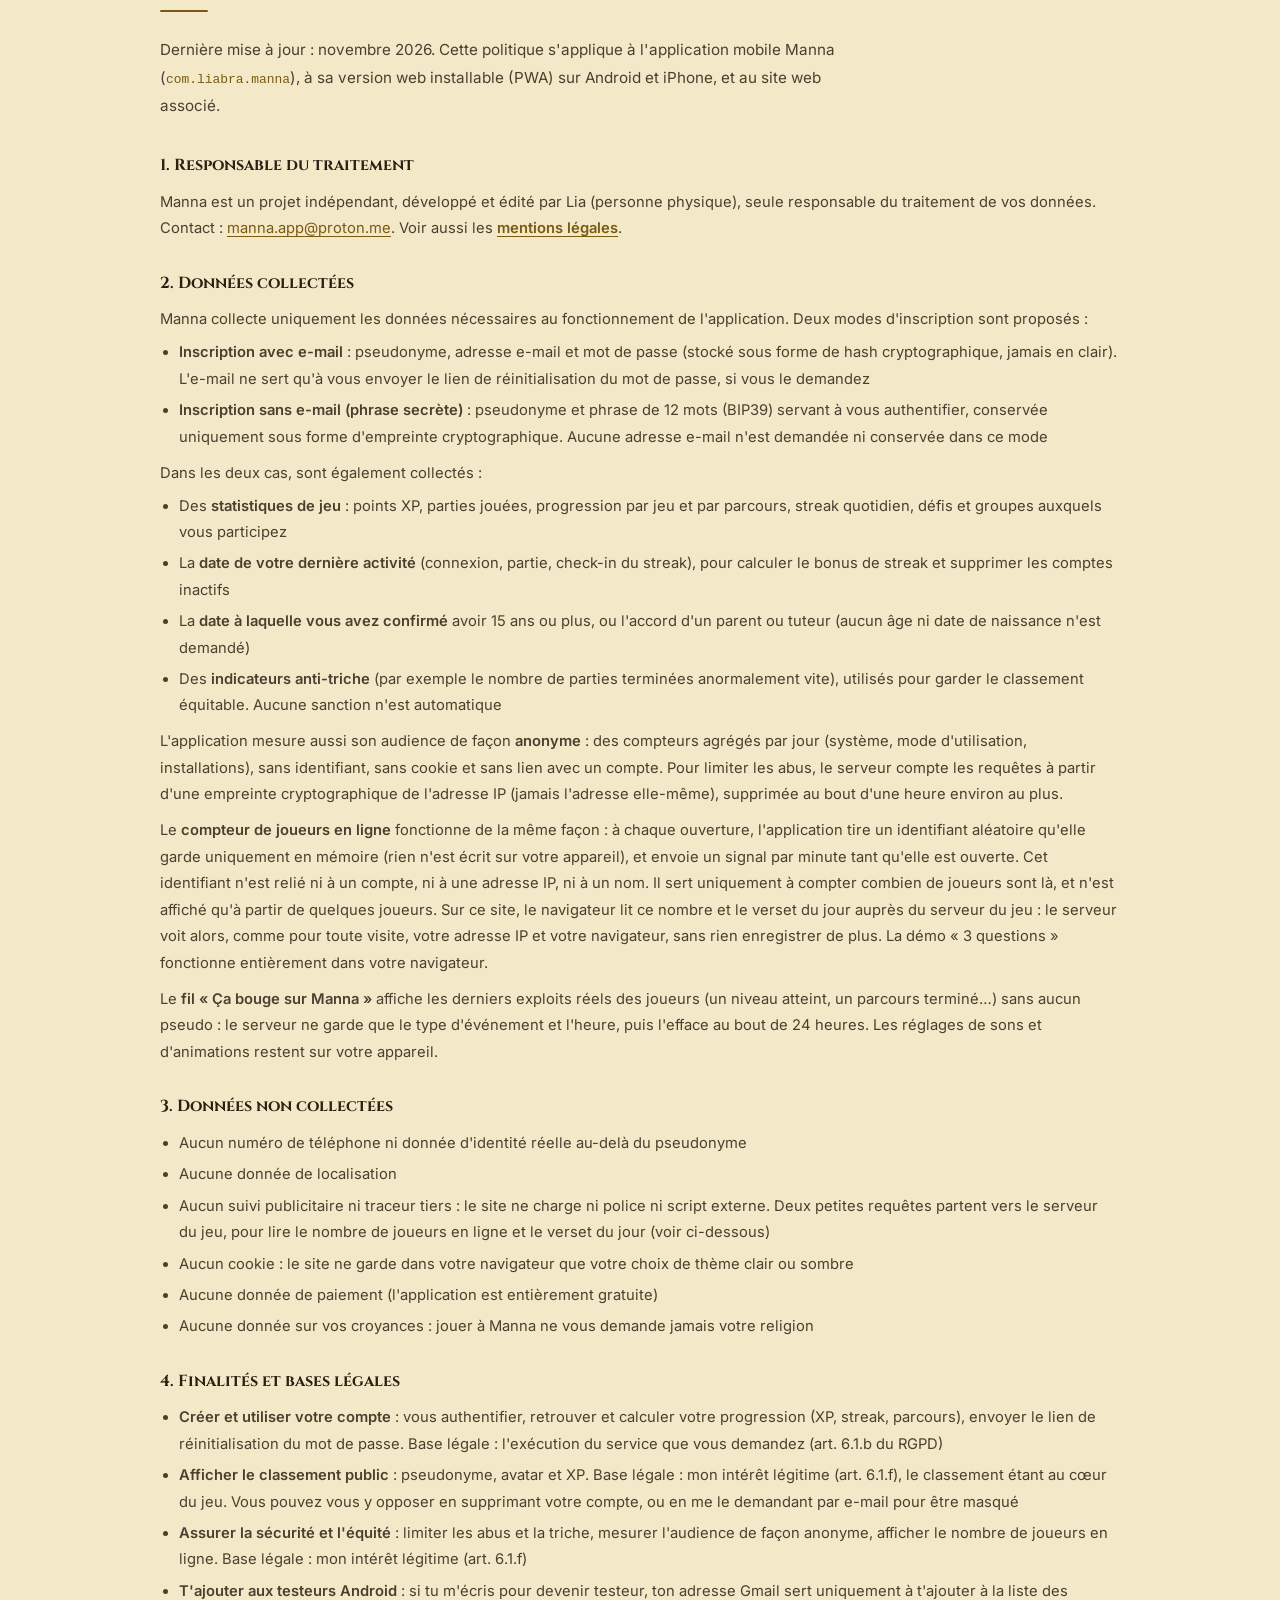
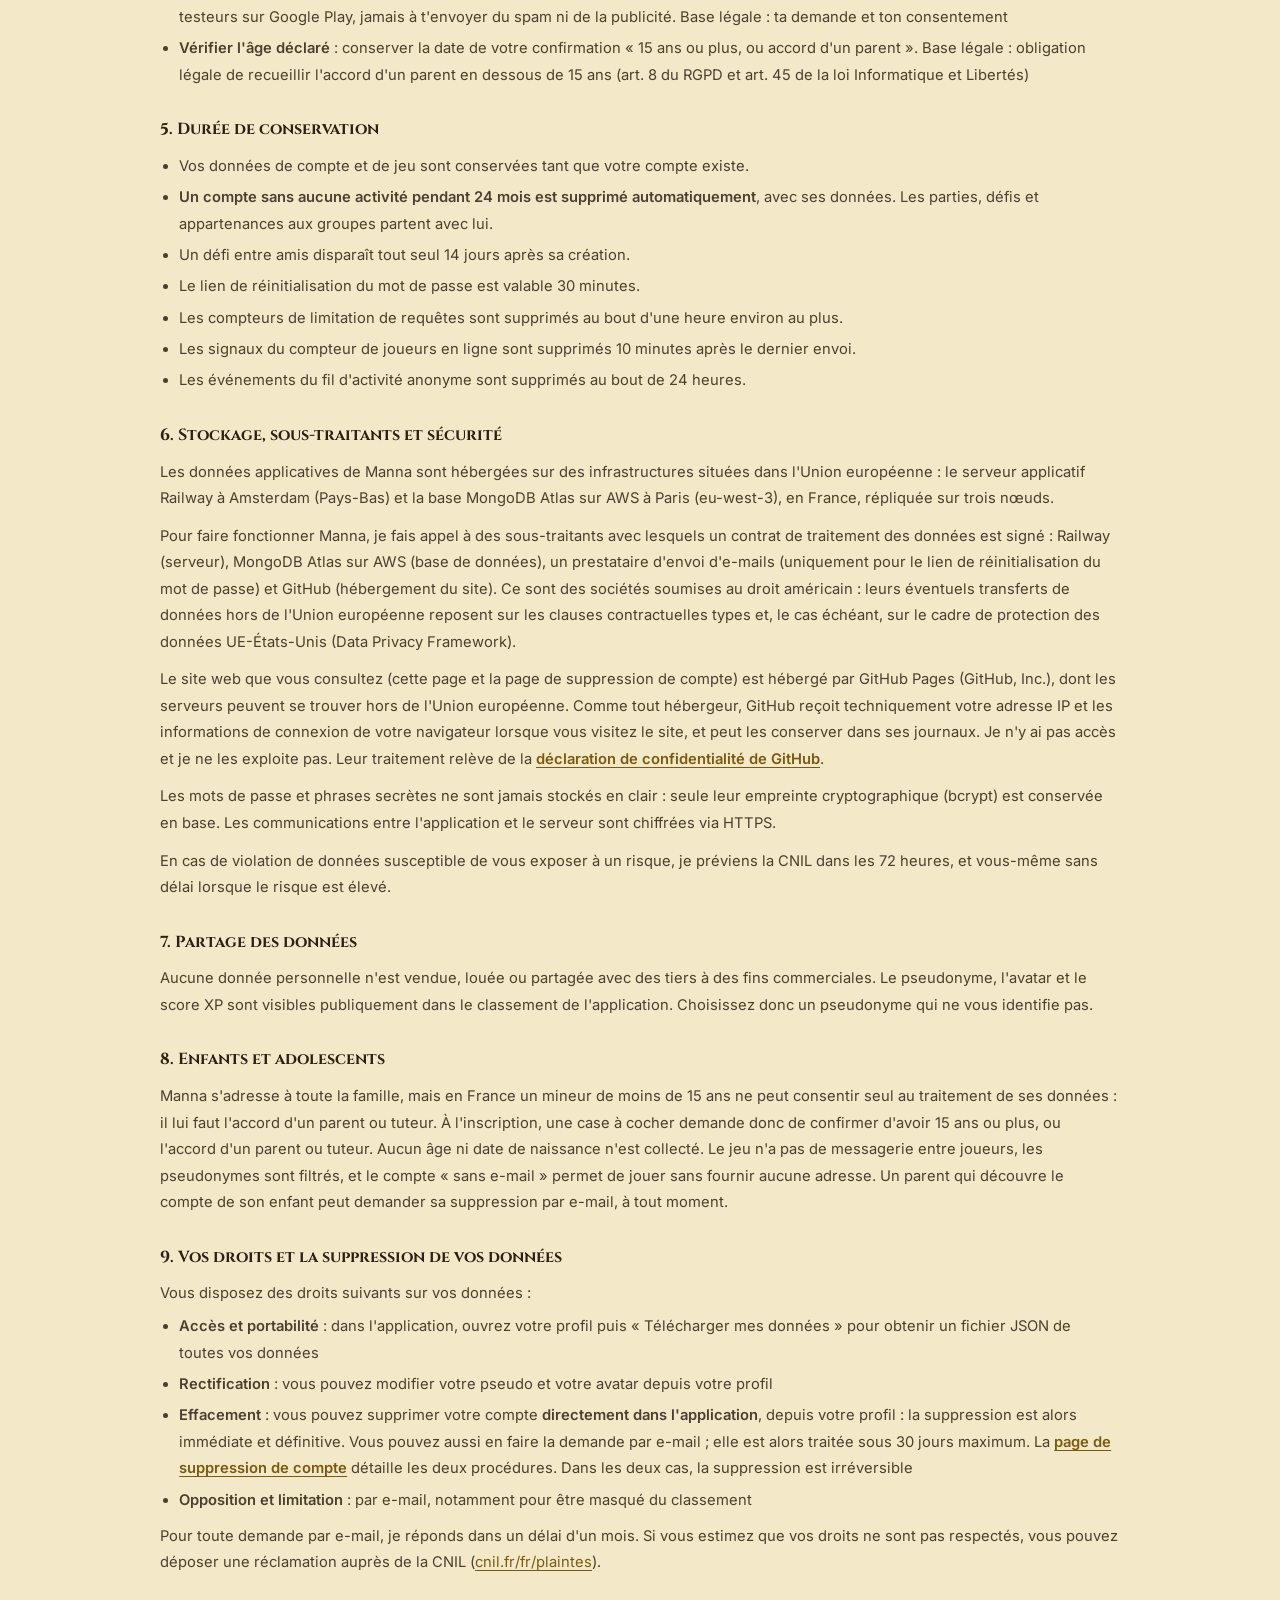
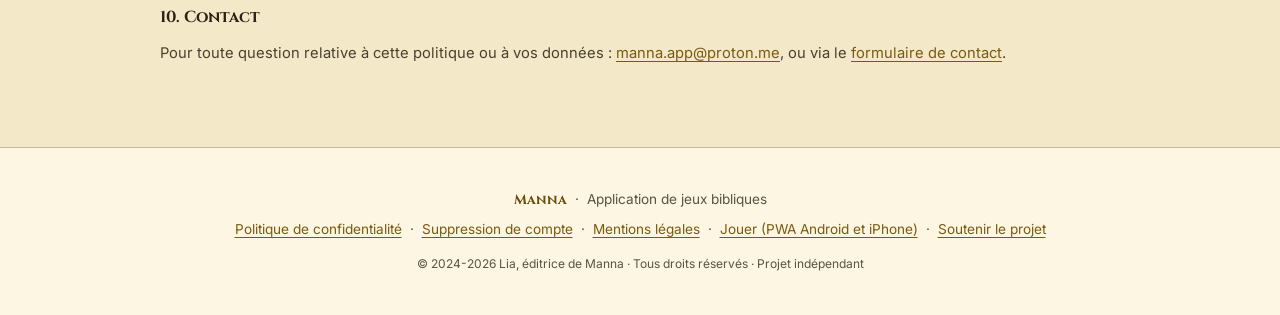
==== commit 94222820: "Copyright : signature « Lia » ; retrait de la citation d'article LCEN obsolète" ====
--- a/index.html
+++ b/index.html
@@ -1075,7 +1075,7 @@
     <a href="https://ko-fi.com/liabalagnaranin" target="_blank" rel="noopener">Soutenir le projet</a>
   </p>
   <p style="margin-top:.8rem;font-size:.75rem;color:var(--gray);">
-    © 2024-2026 Lia Balagna-Ranin Kpodar Atake, éditrice de Manna · Tous droits réservés · Projet indépendant
+    © 2024-2026 Lia, éditrice de Manna · Tous droits réservés · Projet indépendant
   </p>
 </footer>
 
